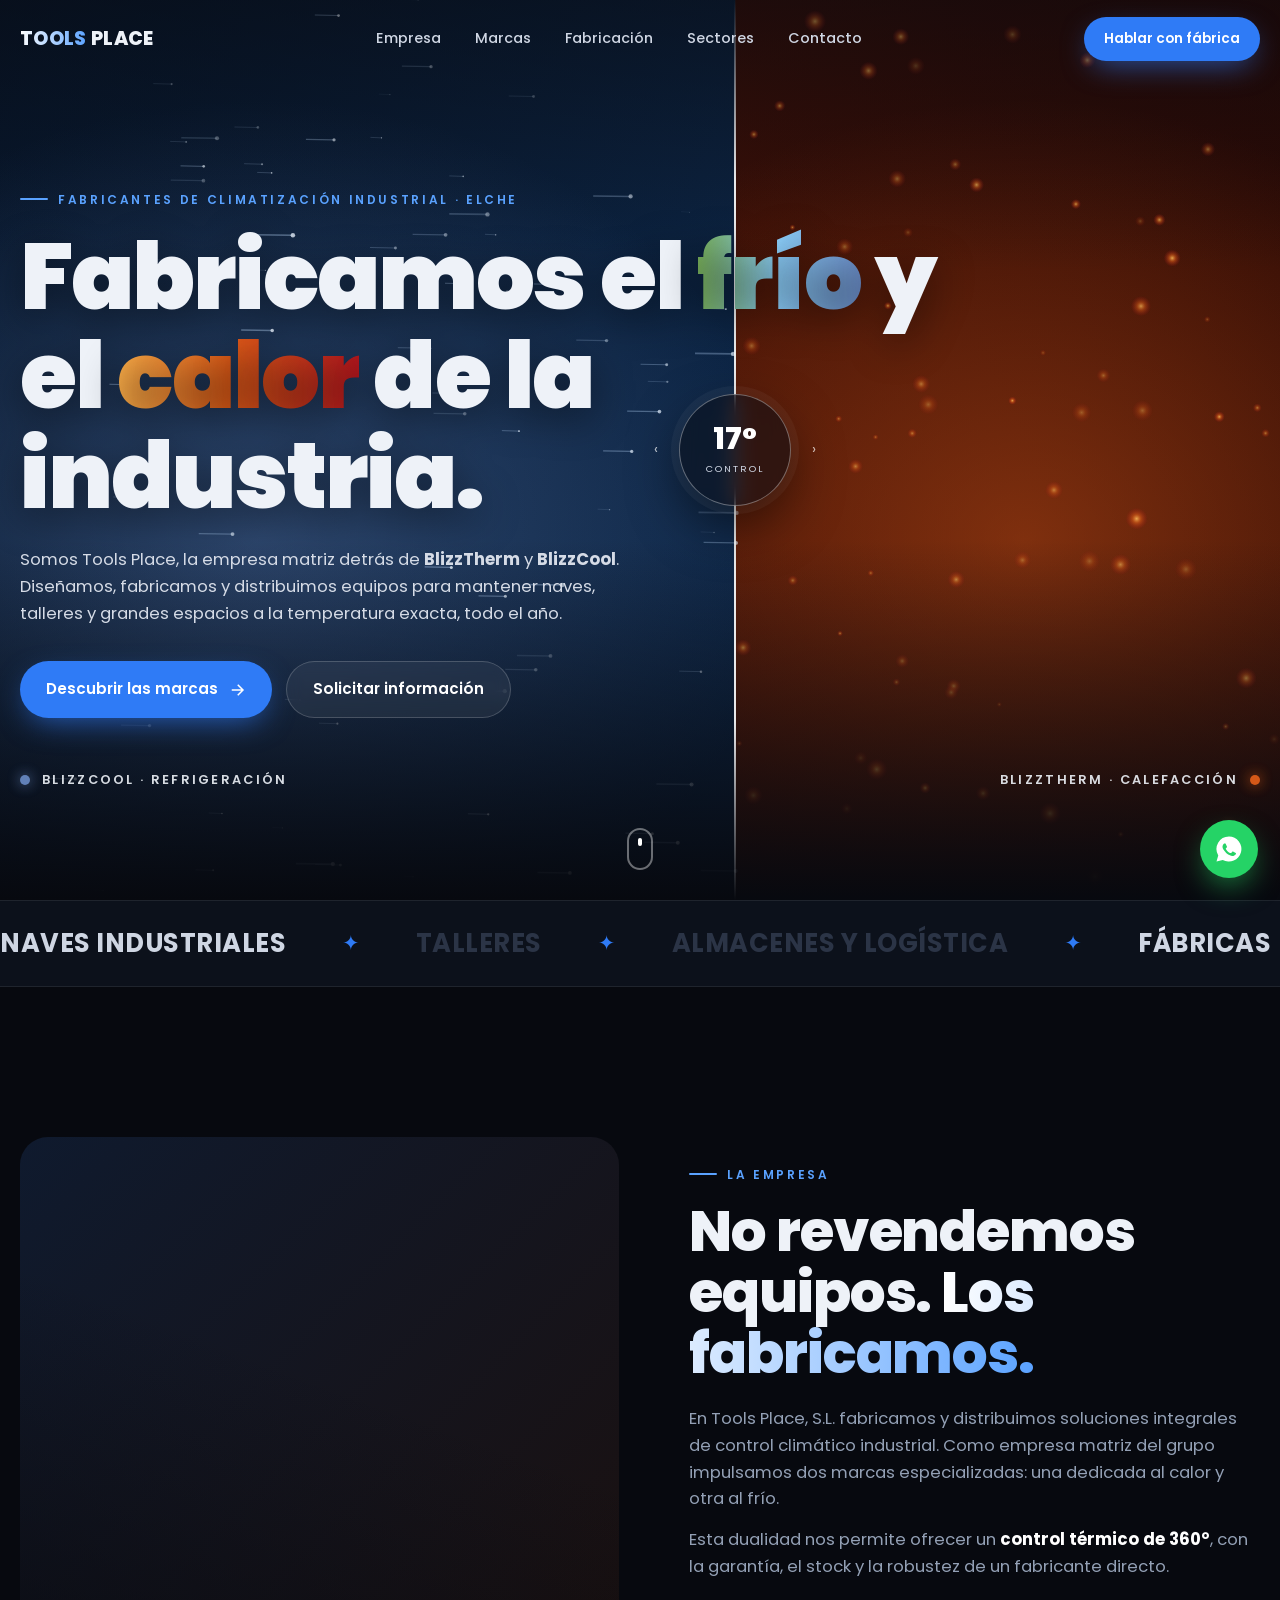
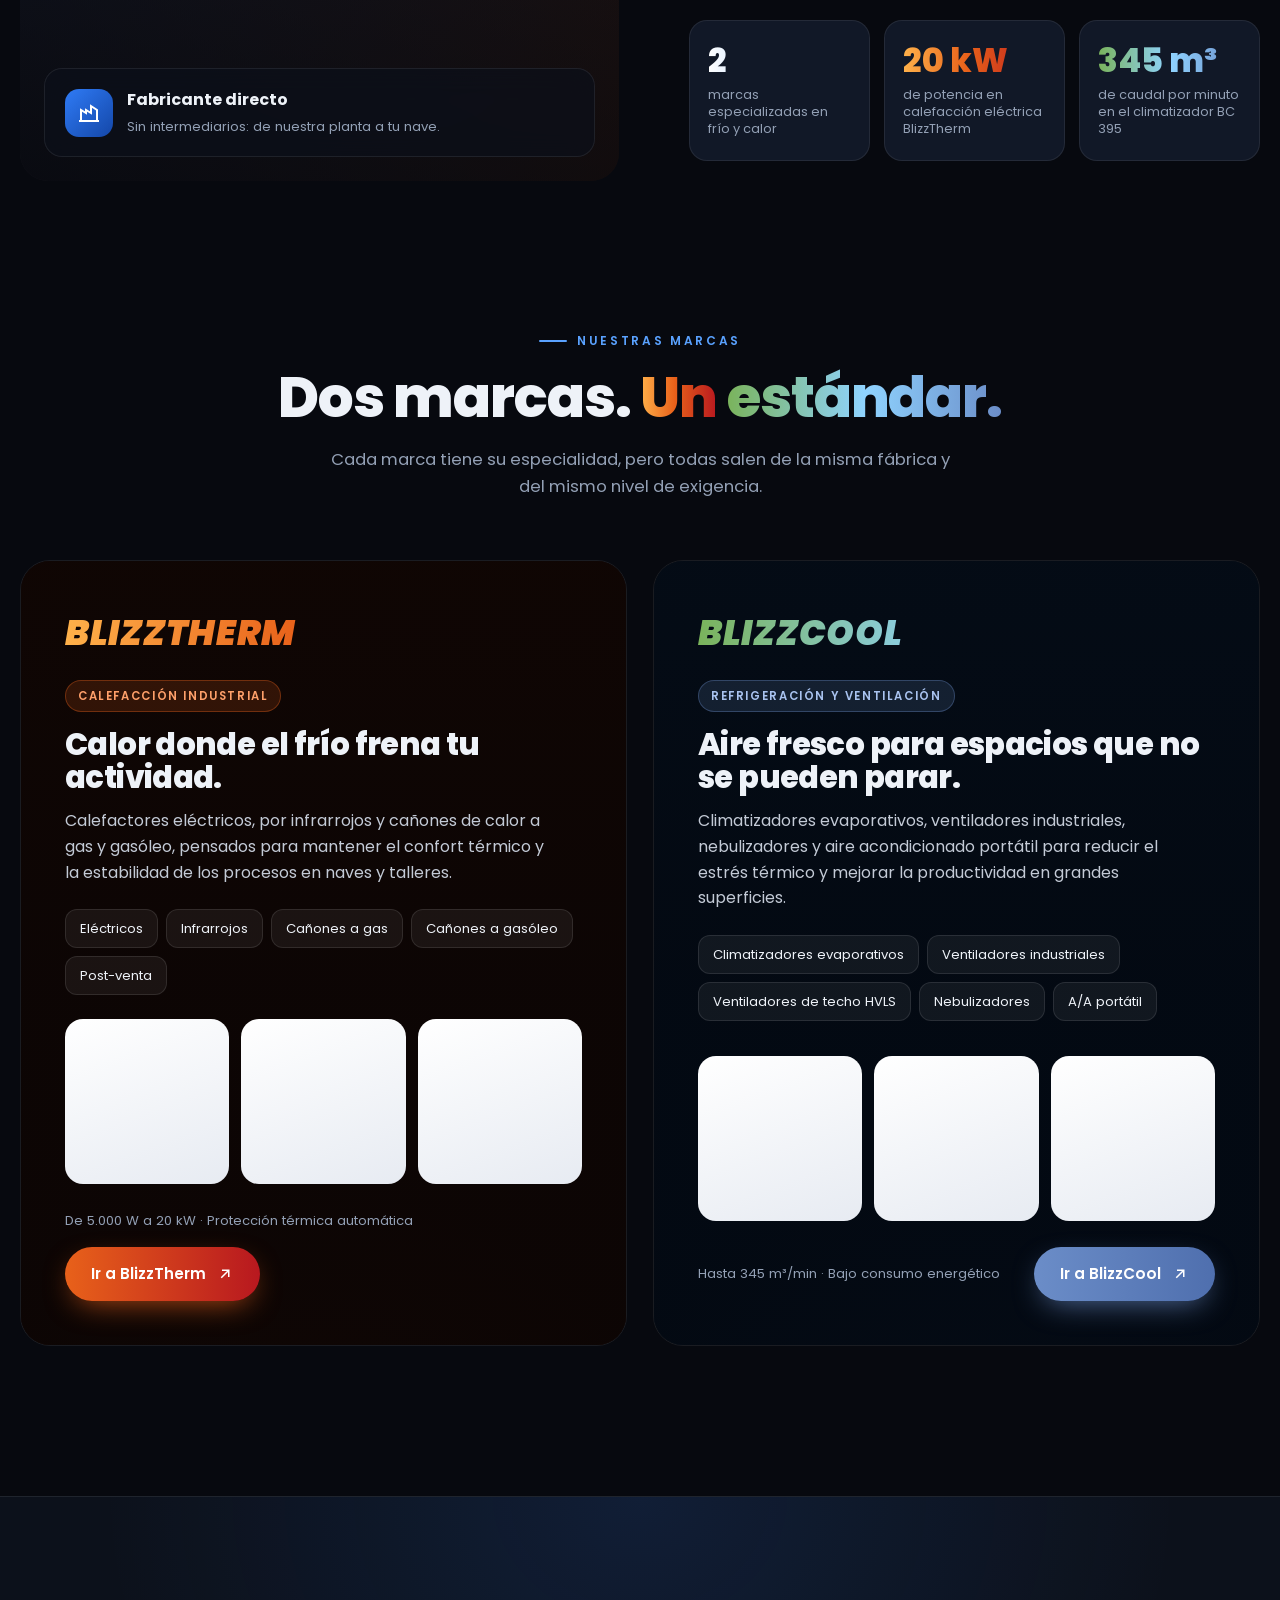
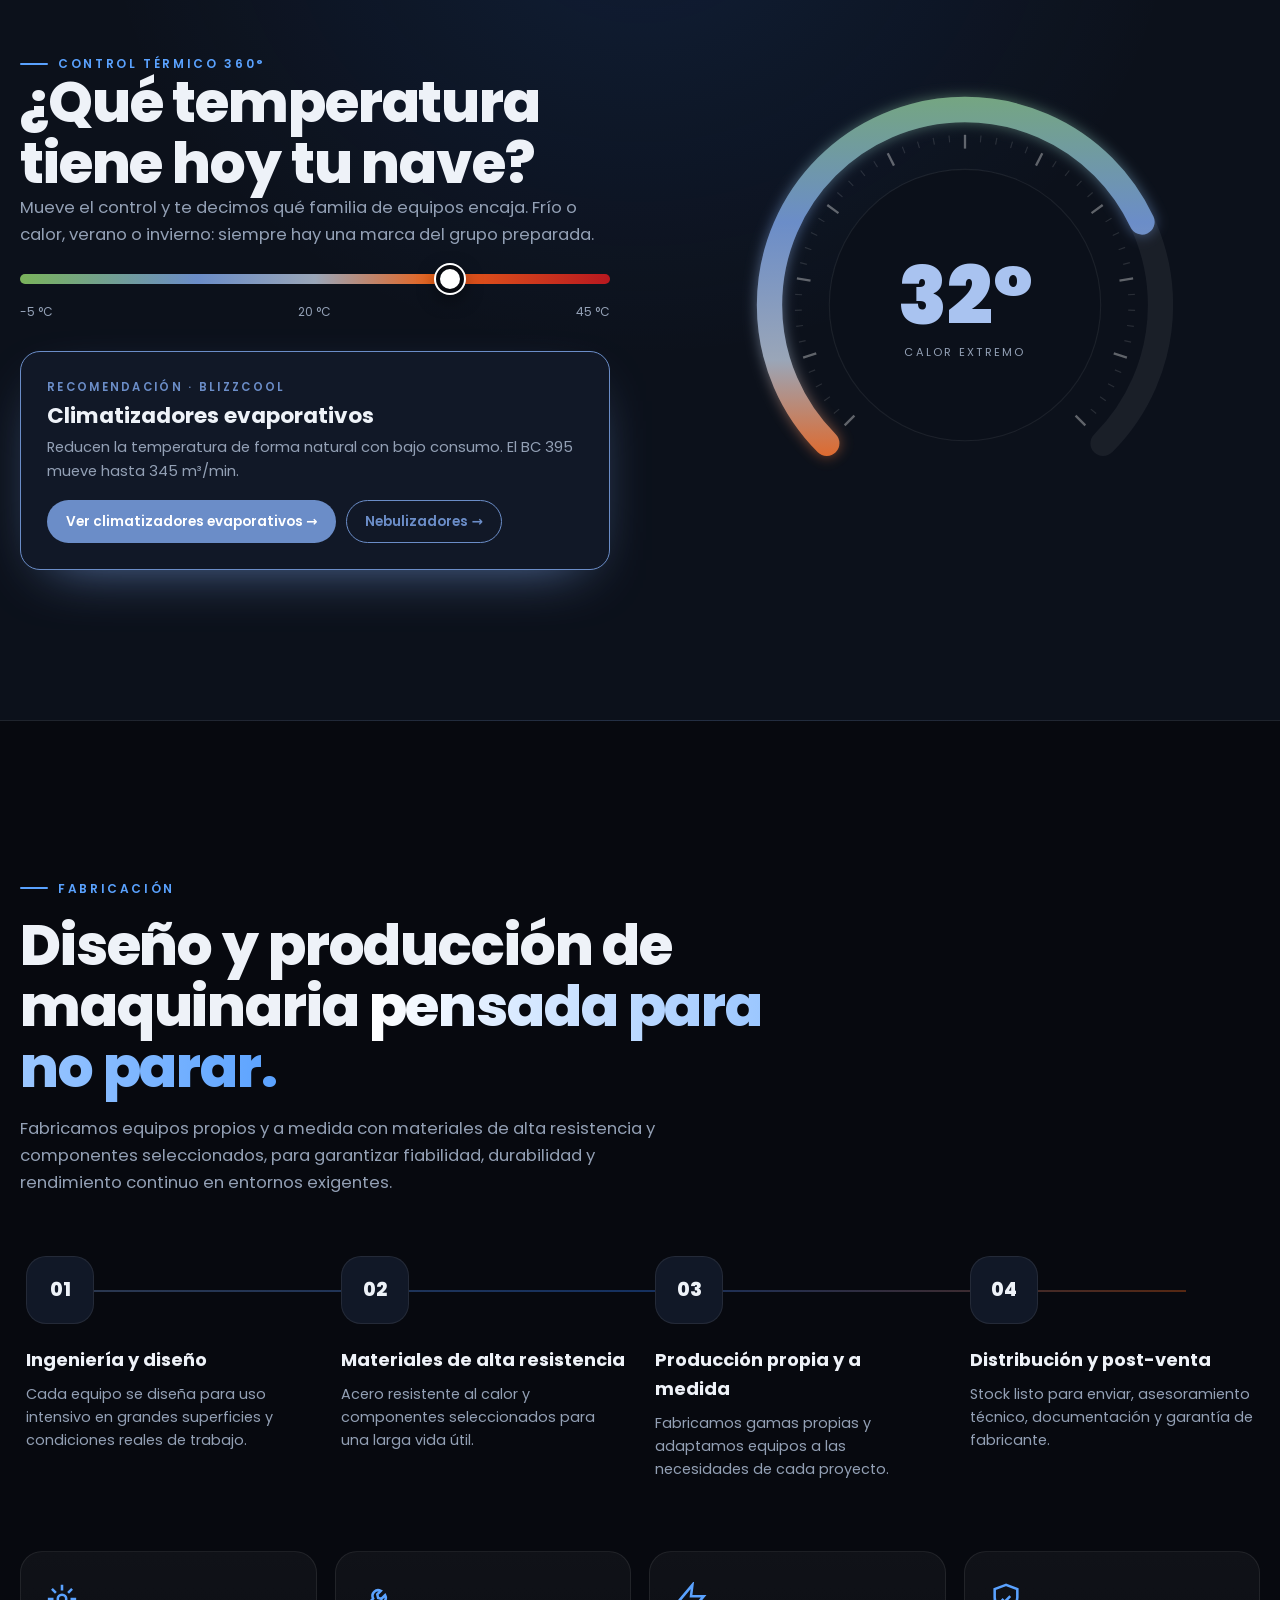
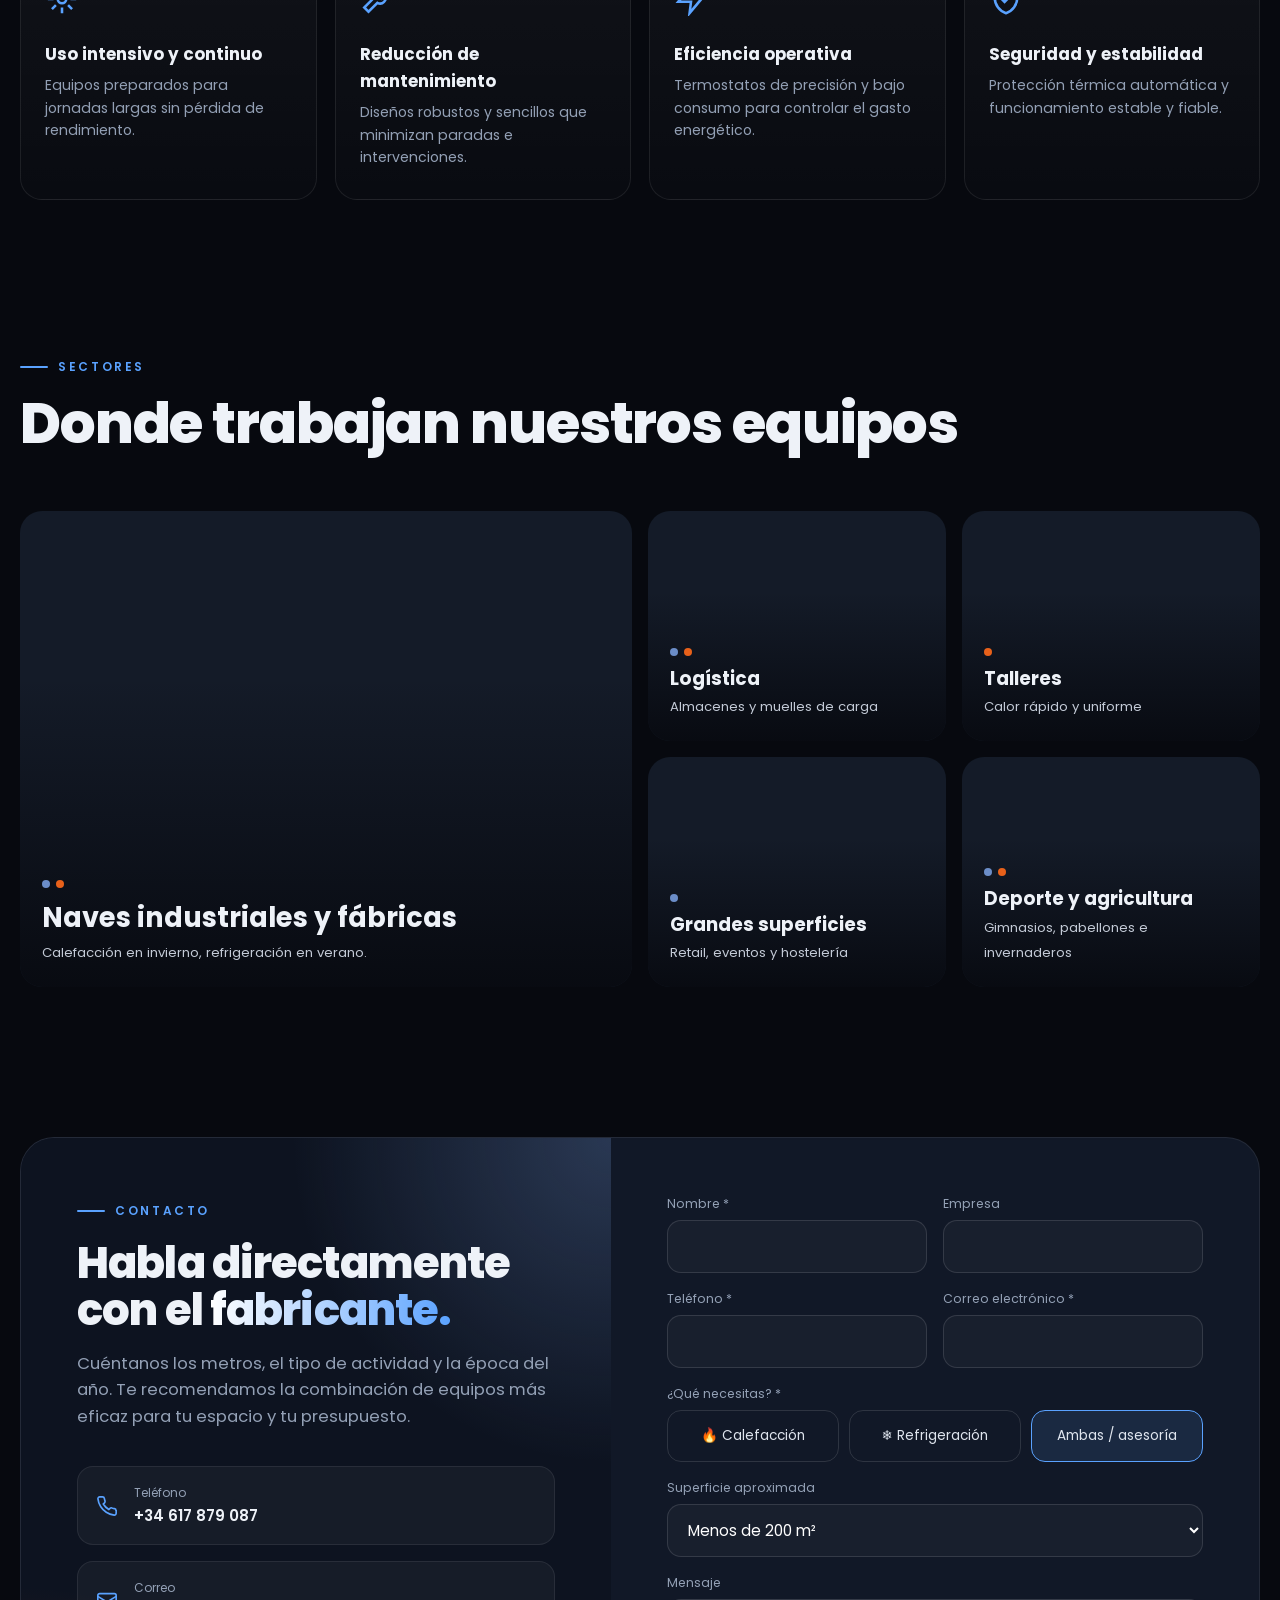
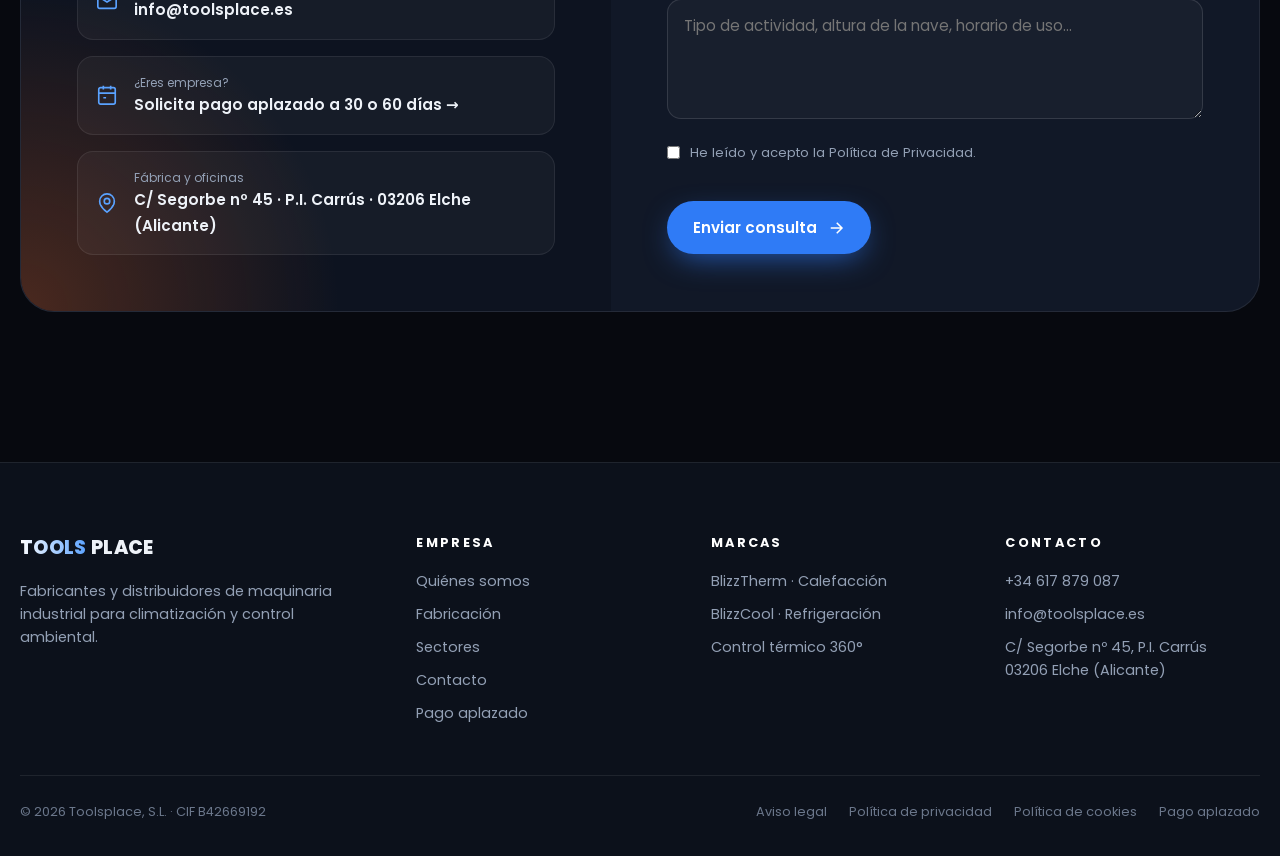
==== index.html @ 142a8d89 "tururu" ====
<!DOCTYPE html>
<html lang="es">
<head>
<meta charset="UTF-8">
<meta name="viewport" content="width=device-width, initial-scale=1">
<title>Tools Place | Fabricantes de climatización industrial · BlizzTherm y BlizzCool</title>
<meta name="description" content="Tools Place, S.L. es el fabricante detrás de BlizzTherm (calefacción industrial) y BlizzCool (refrigeración y ventilación industrial). Control térmico 360° para naves, talleres y grandes espacios.">
<link rel="preconnect" href="https://fonts.googleapis.com">
<link rel="preconnect" href="https://fonts.gstatic.com" crossorigin>
<link href="https://fonts.googleapis.com/css2?family=Poppins:wght@300;400;500;600;700;800;900&display=swap" rel="stylesheet">
<style>
:root{
  --bg:#07090F;
  --bg-2:#0C111B;
  --panel:#111827;
  --line:rgba(255,255,255,.08);
  --text:#EEF2F8;
  --muted:#93A0B5;
  --tp:#2F7BF6;          /* azul Tools Place */
  --tp-2:#5AA2FF;
  --heat:#E8611A;        /* BlizzTherm */
  --heat-2:#B8181F;
  --cool:#6B8DC8;        /* BlizzCool */
  --cool-2:#7AB35B;
  --radius:22px;
  --ease:cubic-bezier(.22,1,.36,1);
}
*{box-sizing:border-box;margin:0;padding:0}
html{scroll-behavior:smooth}
body{font-family:'Poppins',system-ui,sans-serif;background:var(--bg);color:var(--text);overflow-x:hidden;-webkit-font-smoothing:antialiased;line-height:1.6}
img{max-width:100%;display:block}
a{color:inherit;text-decoration:none}
.wrap{width:min(1240px,100% - 40px);margin-inline:auto}
.eyebrow{display:inline-flex;align-items:center;gap:10px;font-size:.75rem;font-weight:600;letter-spacing:.22em;text-transform:uppercase;color:var(--tp-2)}
.eyebrow::before{content:"";width:28px;height:2px;background:currentColor;border-radius:2px}
h1,h2,h3{line-height:1.08;letter-spacing:-.02em}
h2{font-size:clamp(2rem,4.4vw,3.6rem);font-weight:800}
.lead{color:var(--muted);font-size:clamp(1rem,1.3vw,1.12rem);max-width:640px}
.t-heat{background:linear-gradient(90deg,#FFB14A,var(--heat) 45%,var(--heat-2));-webkit-background-clip:text;background-clip:text;color:transparent}
.t-cool{background:linear-gradient(90deg,var(--cool-2),#8FD3FF 50%,var(--cool));-webkit-background-clip:text;background-clip:text;color:transparent}
.t-tp{background:linear-gradient(90deg,#fff,var(--tp-2));-webkit-background-clip:text;background-clip:text;color:transparent}

.btn{display:inline-flex;align-items:center;gap:10px;padding:15px 26px;border-radius:999px;font-weight:600;font-size:.95rem;transition:transform .3s var(--ease),box-shadow .3s,background .3s;cursor:pointer;border:0;font-family:inherit}
.btn svg{width:18px;height:18px;transition:transform .3s var(--ease)}
.btn:hover svg{transform:translateX(4px)}
.btn-primary{background:var(--tp);color:#fff;box-shadow:0 10px 30px -8px rgba(47,123,246,.7)}
.btn-primary:hover{transform:translateY(-2px);box-shadow:0 16px 40px -8px rgba(47,123,246,.9)}
.btn-ghost{background:rgba(255,255,255,.06);color:#fff;border:1px solid rgba(255,255,255,.18);backdrop-filter:blur(8px)}
.btn-ghost:hover{background:rgba(255,255,255,.12)}

/* ---------- HEADER ---------- */
header{position:fixed;inset:0 0 auto 0;z-index:50;transition:background .4s,backdrop-filter .4s,border-color .4s;border-bottom:1px solid transparent}
header.scrolled{background:rgba(7,9,15,.78);backdrop-filter:blur(16px);border-color:var(--line)}
.nav{display:flex;align-items:center;justify-content:space-between;height:78px}
.logo{display:flex;align-items:center;gap:10px;font-weight:800;letter-spacing:.02em}
.logo img{height:40px;width:auto}
.logo .fallback{display:none;font-size:1.2rem}
.nav ul{display:flex;gap:34px;list-style:none;font-size:.9rem;font-weight:500}
.nav ul a{position:relative;color:#cfd6e3;transition:color .3s}
.nav ul a::after{content:"";position:absolute;left:0;bottom:-6px;height:2px;width:0;background:linear-gradient(90deg,var(--heat),var(--cool));transition:width .35s var(--ease)}
.nav ul a:hover{color:#fff}.nav ul a:hover::after{width:100%}
.nav .btn{padding:11px 20px;font-size:.85rem}
.burger{display:none;background:none;border:0;width:42px;height:42px;cursor:pointer}
.burger span{display:block;width:24px;height:2px;background:#fff;margin:5px auto;transition:.3s}

/* ---------- HERO (split frío / calor) ---------- */
.hero{position:relative;height:100vh;min-height:720px;overflow:hidden;--split:50%;cursor:ew-resize;user-select:none}
.hero .side{position:absolute;inset:0;background-size:cover;background-position:center}
.hero .cool{background-image:linear-gradient(115deg,rgba(6,20,40,.82),rgba(20,60,110,.55)),url("https://blizzcool.es/wp-content/uploads/2026/01/General-4.webp");background-color:#0E2440}
.hero .heat{background-image:linear-gradient(245deg,rgba(40,8,4,.8),rgba(120,30,10,.5)),url("https://blizztherm.es/wp-content/uploads/2026/08/Banner-1.webp");background-color:#3A1208;clip-path:inset(0 0 0 var(--split))}
.hero .cool::after,.hero .heat::after{content:"";position:absolute;inset:0}
.hero .cool::after{background:radial-gradient(60% 70% at 20% 60%,rgba(107,141,200,.35),transparent 70%)}
.hero .heat::after{background:radial-gradient(60% 70% at 80% 60%,rgba(232,97,26,.4),transparent 70%)}
#fx{position:absolute;inset:0;z-index:2;pointer-events:none}
.hero .shade{position:absolute;inset:0;z-index:3;background:linear-gradient(180deg,rgba(7,9,15,.55) 0%,transparent 30%,transparent 60%,var(--bg) 100%);pointer-events:none}
.divider{position:absolute;top:0;bottom:0;left:var(--split);z-index:4;width:2px;transform:translateX(-1px);background:linear-gradient(180deg,transparent,rgba(255,255,255,.9) 20%,rgba(255,255,255,.9) 80%,transparent);pointer-events:none}
.knob{position:absolute;top:50%;left:50%;transform:translate(-50%,-50%);width:112px;height:112px;border-radius:50%;background:rgba(10,14,22,.55);backdrop-filter:blur(10px);border:1px solid rgba(255,255,255,.35);display:grid;place-items:center;text-align:center;box-shadow:0 0 0 8px rgba(255,255,255,.04),0 20px 50px rgba(0,0,0,.5)}
.knob b{font-size:1.9rem;font-weight:800;line-height:1;font-variant-numeric:tabular-nums}
.knob small{display:block;font-size:.6rem;letter-spacing:.2em;color:#cfd6e3;margin-top:4px}
.knob .arrows{position:absolute;inset:-26px;display:flex;justify-content:space-between;align-items:center;font-size:.9rem;color:rgba(255,255,255,.7)}
.hero-content{position:absolute;z-index:5;inset:0;display:flex;flex-direction:column;justify-content:center;pointer-events:none}
.hero-content .wrap>*{pointer-events:auto}
.hero h1{font-size:clamp(2.6rem,7.2vw,6.4rem);font-weight:900;max-width:1000px;margin:18px 0 22px;text-shadow:0 10px 40px rgba(0,0,0,.45)}
.hero p.lead{color:#d5dbe6;max-width:600px}
.hero-cta{display:flex;gap:14px;flex-wrap:wrap;margin-top:34px}
.hero-labels{position:absolute;z-index:5;bottom:110px;left:0;right:0;pointer-events:none}
.hero-labels .wrap{display:flex;justify-content:space-between}
.hlabel{display:flex;align-items:center;gap:12px;font-size:.8rem;letter-spacing:.18em;text-transform:uppercase;font-weight:600;opacity:.9}
.hlabel i{width:10px;height:10px;border-radius:50%}
.hlabel.c i{background:var(--cool);box-shadow:0 0 14px var(--cool)}
.hlabel.h i{background:var(--heat);box-shadow:0 0 14px var(--heat)}
.scroll-hint{position:absolute;z-index:5;left:50%;bottom:30px;transform:translateX(-50%);width:26px;height:42px;border:2px solid rgba(255,255,255,.4);border-radius:14px}
.scroll-hint::after{content:"";position:absolute;left:50%;top:8px;width:4px;height:8px;margin-left:-2px;border-radius:2px;background:#fff;animation:sh 1.8s infinite}
@keyframes sh{0%{opacity:0;transform:translateY(0)}40%{opacity:1}100%{opacity:0;transform:translateY(14px)}}

/* ---------- MARQUEE ---------- */
.marquee{border-block:1px solid var(--line);background:var(--bg-2);overflow:hidden;padding:22px 0}
.marquee .track{display:flex;gap:56px;width:max-content;animation:mq 38s linear infinite}
.marquee span{display:flex;align-items:center;gap:56px;font-size:clamp(1.1rem,2vw,1.6rem);font-weight:700;color:#2b3446;white-space:nowrap;text-transform:uppercase;letter-spacing:.02em}
.marquee span::after{content:"✦";color:var(--tp);font-size:.8em}
.marquee span:nth-child(3n+1){color:#cfd6e3}
@keyframes mq{to{transform:translateX(-50%)}}

section{position:relative}
.sec{padding:clamp(90px,12vw,150px) 0}

/* ---------- FABRICANTES ---------- */
.maker{display:grid;grid-template-columns:1.05fr 1fr;gap:70px;align-items:center}
.maker-visual{position:relative;aspect-ratio:4/4.3;border-radius:28px;overflow:hidden;background:linear-gradient(135deg,#0f1a2e,#1b0f0c)}
.maker-visual img{width:100%;height:100%;object-fit:cover;transform:scale(1.08);transition:transform 1.4s var(--ease)}
.maker-visual.in img{transform:scale(1)}
.maker-visual::after{content:"";position:absolute;inset:0;background:linear-gradient(200deg,transparent 40%,rgba(7,9,15,.85))}
.badge-float{position:absolute;z-index:2;left:24px;bottom:24px;right:24px;display:flex;gap:14px;align-items:center;padding:18px 20px;border-radius:18px;background:rgba(12,17,27,.7);backdrop-filter:blur(14px);border:1px solid var(--line)}
.badge-float .ico{flex:none;width:48px;height:48px;border-radius:14px;display:grid;place-items:center;background:linear-gradient(135deg,var(--tp),#1447a8)}
.badge-float strong{display:block;font-size:1rem}
.badge-float small{color:var(--muted);font-size:.82rem}
.maker h2{margin:18px 0 22px}
.maker .lead+.lead{margin-top:14px}
.stats{display:grid;grid-template-columns:repeat(3,1fr);gap:14px;margin-top:40px}
.stat{padding:22px 18px;border-radius:18px;background:var(--panel);border:1px solid var(--line)}
.stat b{display:block;font-size:clamp(1.6rem,2.6vw,2.2rem);font-weight:800;line-height:1.1}
.stat small{color:var(--muted);font-size:.8rem;line-height:1.35;display:block;margin-top:6px}

/* ---------- MARCAS ---------- */
.brands-head{text-align:center;display:flex;flex-direction:column;align-items:center;gap:18px;margin-bottom:60px}
.brands{display:grid;grid-template-columns:1fr 1fr;gap:26px}
.brand{position:relative;border-radius:30px;overflow:hidden;min-height:660px;padding:44px;display:flex;flex-direction:column;border:1px solid var(--line);isolation:isolate;transform-style:preserve-3d;transition:transform .5s var(--ease),box-shadow .5s}
.brand .bg{position:absolute;inset:0;z-index:-2;background-size:cover;background-position:center;filter:grayscale(.35) brightness(.7);transform:scale(1.05);transition:transform 1.2s var(--ease)}
.brand:hover .bg{transform:scale(1.12)}
.brand::before{content:"";position:absolute;inset:0;z-index:-1}
.brand.therm .bg{background-image:url("https://blizztherm.es/wp-content/uploads/2026/08/Calefactores-por-infrarrojos.webp");background-color:#2A0E08}
.brand.therm::before{background:linear-gradient(180deg,rgba(14,5,3,.86),rgba(12,5,4,.97) 55%),radial-gradient(80% 50% at 50% 115%,rgba(232,97,26,.45),transparent 70%)}
.brand.cool .bg{background-image:url("https://blizzcool.es/wp-content/uploads/2026/01/Fundicion-2.webp");background-color:#0A1D33}
.brand.cool::before{background:linear-gradient(180deg,rgba(3,10,20,.86),rgba(3,9,18,.97) 55%),radial-gradient(80% 50% at 50% 115%,rgba(107,141,200,.45),transparent 70%)}
.brand.therm:hover{box-shadow:0 30px 90px -30px rgba(232,97,26,.65)}
.brand.cool:hover{box-shadow:0 30px 90px -30px rgba(107,141,200,.7)}
.brand .glow{position:absolute;z-index:-1;width:420px;height:420px;border-radius:50%;filter:blur(60px);opacity:0;transition:opacity .4s;pointer-events:none;transform:translate(-50%,-50%)}
.brand.therm .glow{background:rgba(232,97,26,.35)}
.brand.cool .glow{background:rgba(122,179,91,.28)}
.brand:hover .glow{opacity:1}
.brand-logo{align-self:flex-start;width:auto;height:auto;max-height:30px;max-width:190px;object-fit:contain;margin-bottom:6px}
.brand-logo-fb{display:none;font-size:2.2rem;font-weight:900;font-style:italic;letter-spacing:.02em}
.tag{display:inline-block;align-self:flex-start;padding:6px 12px;border-radius:999px;font-size:.72rem;font-weight:600;letter-spacing:.14em;text-transform:uppercase;margin:18px 0 16px}
.therm .tag{background:rgba(232,97,26,.16);color:#FFA06A;border:1px solid rgba(232,97,26,.35)}
.cool .tag{background:rgba(107,141,200,.16);color:#A9C3F0;border:1px solid rgba(107,141,200,.35)}
.brand h3{font-size:clamp(1.6rem,2.4vw,2.2rem);font-weight:800;margin-bottom:14px}
.brand p{color:#c3cad6;max-width:480px}
.lines{display:flex;flex-wrap:wrap;gap:8px;margin:24px 0}
.lines li{list-style:none}.lines a{display:block;padding:8px 14px;transition:background .3s,border-color .3s;border-radius:12px;background:rgba(255,255,255,.06);border:1px solid rgba(255,255,255,.1);font-size:.82rem}
.therm .lines a:hover{background:rgba(232,97,26,.2);border-color:rgba(232,97,26,.5)}.cool .lines a:hover{background:rgba(107,141,200,.2);border-color:rgba(107,141,200,.5)}
.products{margin-top:auto;display:grid;grid-template-columns:repeat(3,1fr);gap:12px}
.pcard{aspect-ratio:1;border-radius:18px;background:linear-gradient(160deg,#fff,#e7ebf2);display:grid;place-items:center;padding:10px;transition:transform .45s var(--ease)}
.pcard img{max-height:100%;object-fit:contain;mix-blend-mode:multiply}
.brand:hover .pcard:nth-child(1){transform:translateY(-6px)}
.brand:hover .pcard:nth-child(2){transform:translateY(-12px)}
.brand:hover .pcard:nth-child(3){transform:translateY(-6px)}
.brand-foot{display:flex;justify-content:space-between;align-items:center;margin-top:26px;gap:16px;flex-wrap:wrap}
.brand-foot small{color:var(--muted);font-size:.82rem}
.therm .btn{background:linear-gradient(90deg,var(--heat),var(--heat-2));color:#fff;box-shadow:0 10px 30px -10px rgba(232,97,26,.8)}
.cool .btn{background:linear-gradient(90deg,var(--cool),#4f6fae);color:#fff;box-shadow:0 10px 30px -10px rgba(107,141,200,.8)}
.brand .btn:hover{transform:translateY(-2px)}

/* ---------- 360 ---------- */
.dial-sec{background:radial-gradient(60% 80% at 50% 0%,rgba(47,123,246,.12),transparent 70%),var(--bg-2);border-block:1px solid var(--line);overflow:hidden}
.dial-grid{display:grid;grid-template-columns:1fr 1fr;gap:60px;align-items:center}
.dial-wrap{position:relative;display:grid;place-items:center}
.dial{width:min(460px,100%);aspect-ratio:1;position:relative}
.dial svg{width:100%;height:100%;overflow:visible}
.dial-center{position:absolute;inset:0;display:grid;place-items:center;text-align:center}
.dial-center b{font-size:clamp(3rem,7vw,5rem);font-weight:900;line-height:1;font-variant-numeric:tabular-nums;transition:color .3s}
.dial-center small{display:block;color:var(--muted);letter-spacing:.2em;text-transform:uppercase;font-size:.7rem;margin-top:8px}
.range{width:100%;margin-top:26px;-webkit-appearance:none;appearance:none;height:10px;border-radius:10px;background:linear-gradient(90deg,var(--cool-2),var(--cool) 30%,#9aa6b8 50%,var(--heat) 70%,var(--heat-2));outline:none}
.range::-webkit-slider-thumb{-webkit-appearance:none;width:28px;height:28px;border-radius:50%;background:#fff;border:4px solid var(--bg);box-shadow:0 0 0 2px #fff,0 6px 18px rgba(0,0,0,.5);cursor:grab}
.range::-moz-range-thumb{width:22px;height:22px;border-radius:50%;background:#fff;border:4px solid var(--bg);cursor:grab}
.range-labels{display:flex;justify-content:space-between;color:var(--muted);font-size:.75rem;margin-top:10px}
.reco{margin-top:30px;padding:26px;border-radius:20px;background:var(--panel);border:1px solid var(--line);min-height:170px;transition:border-color .4s,box-shadow .4s}
.reco .who{font-size:.72rem;letter-spacing:.2em;text-transform:uppercase;font-weight:600}
.reco h4{font-size:1.35rem;margin:6px 0 8px;line-height:1.2}
.reco p{color:var(--muted);font-size:.92rem}
.reco-links{display:flex;flex-wrap:wrap;gap:10px;margin-top:16px}.reco-links a{display:inline-block;padding:10px 18px;border-radius:999px;font-weight:600;font-size:.85rem;border:1px solid transparent;transition:transform .3s var(--ease),filter .3s}.reco-links a:hover{transform:translateY(-2px);filter:brightness(1.1)}.reco-links a.sec{background:transparent}

/* ---------- FABRICACIÓN ---------- */
.process{display:grid;grid-template-columns:repeat(4,1fr);gap:18px;margin-top:60px;counter-reset:step;position:relative}
.process::before{content:"";position:absolute;top:34px;left:6%;right:6%;height:2px;background:linear-gradient(90deg,var(--cool),var(--tp),var(--heat));opacity:.35}
.step{position:relative;padding:0 6px}
.step .num{width:68px;height:68px;border-radius:20px;display:grid;place-items:center;background:var(--panel);border:1px solid var(--line);font-weight:800;font-size:1.2rem;margin-bottom:22px;position:relative;z-index:1;transition:transform .4s var(--ease),background .4s}
.step:hover .num{transform:translateY(-6px) rotate(-6deg);background:var(--tp)}
.step h4{font-size:1.12rem;margin-bottom:8px}
.step p{color:var(--muted);font-size:.9rem}
.values{display:grid;grid-template-columns:repeat(4,1fr);gap:18px;margin-top:70px}
.value{padding:30px 24px;border-radius:22px;background:linear-gradient(180deg,rgba(255,255,255,.04),rgba(255,255,255,.01));border:1px solid var(--line);transition:transform .4s var(--ease),border-color .4s}
.value:hover{transform:translateY(-6px);border-color:rgba(90,162,255,.4)}
.value svg{width:34px;height:34px;color:var(--tp-2);margin-bottom:18px}
.value h4{font-size:1.05rem;margin-bottom:6px}
.value p{color:var(--muted);font-size:.88rem}

/* ---------- SECTORES ---------- */
.sectors{display:grid;grid-template-columns:repeat(4,1fr);grid-auto-rows:230px;gap:16px;margin-top:56px}
.sector{position:relative;border-radius:22px;overflow:hidden;background:#141b28;display:flex;align-items:flex-end;padding:22px}
.sector.big{grid-column:span 2;grid-row:span 2}
.sector .img{position:absolute;inset:0;background-size:cover;background-position:center;transition:transform 1s var(--ease)}
.sector:hover .img{transform:scale(1.08)}
.sector::after{content:"";position:absolute;inset:0;background:linear-gradient(180deg,transparent 35%,rgba(7,9,15,.9))}
.sector div{position:relative;z-index:1}
.sector h4{font-size:1.15rem}
.sector.big h4{font-size:1.7rem}
.sector small{color:#c3cad6;font-size:.82rem}
.chips{display:flex;gap:6px;margin-bottom:8px}
.chip{width:8px;height:8px;border-radius:50%}
.chip.h{background:var(--heat)}.chip.c{background:var(--cool)}

/* ---------- CONTACTO ---------- */
.contact{border-radius:34px;overflow:hidden;display:grid;grid-template-columns:1fr 1.1fr;background:var(--panel);border:1px solid var(--line)}
.contact-info{padding:56px;position:relative;background:radial-gradient(90% 70% at 0% 100%,rgba(232,97,26,.28),transparent 60%),radial-gradient(90% 70% at 100% 0%,rgba(107,141,200,.3),transparent 60%),#0d1320}
.contact-info h2{font-size:clamp(1.9rem,3.4vw,2.8rem);margin:18px 0 18px}
.cinfo{margin-top:36px;display:grid;gap:16px}
.cinfo a,.cinfo div{display:flex;gap:16px;align-items:center;padding:16px 18px;border-radius:16px;background:rgba(255,255,255,.04);border:1px solid var(--line);transition:background .3s}
.cinfo a:hover{background:rgba(255,255,255,.09)}
.cinfo svg{width:22px;height:22px;flex:none;color:var(--tp-2)}
.cinfo small{display:block;color:var(--muted);font-size:.75rem}
.cinfo strong{font-weight:600;font-size:.95rem}
form{padding:56px;display:grid;grid-template-columns:1fr 1fr;gap:16px;align-content:start}
form .full{grid-column:1/-1}
label{font-size:.78rem;color:var(--muted);display:block;margin-bottom:6px}
input:not([type=range]),select,textarea{width:100%;padding:14px 16px;border-radius:14px;border:1px solid rgba(255,255,255,.12);background:rgba(255,255,255,.03);color:#fff;font-family:inherit;font-size:.95rem;transition:border-color .3s,background .3s}
input:not([type=range]):focus,select:focus,textarea:focus{outline:none;border-color:var(--tp-2);background:rgba(90,162,255,.06)}
select option{background:var(--panel)}
textarea{min-height:120px;resize:vertical}
.choice{display:grid;grid-template-columns:repeat(3,1fr);gap:10px}
.choice input{display:none}
.choice label{margin:0;padding:14px 10px;border-radius:14px;border:1px solid rgba(255,255,255,.12);text-align:center;color:#dfe5ee;font-size:.85rem;cursor:pointer;transition:.3s}
.choice input:checked+label.h{border-color:var(--heat);background:rgba(232,97,26,.15)}
.choice input:checked+label.c{border-color:var(--cool);background:rgba(107,141,200,.15)}
.choice input:checked+label.b{border-color:var(--tp-2);background:rgba(90,162,255,.12)}
.check{display:flex;gap:10px;align-items:flex-start;font-size:.82rem;color:var(--muted)}
.check input{width:auto;margin-top:4px}

/* ---------- FOOTER ---------- */
footer{border-top:1px solid var(--line);padding:70px 0 34px;margin-top:clamp(90px,12vw,150px);background:var(--bg-2)}
.fgrid{display:grid;grid-template-columns:1.4fr 1fr 1fr 1fr;gap:40px}
footer h5{font-size:.8rem;letter-spacing:.18em;text-transform:uppercase;color:#fff;margin-bottom:16px}
footer ul{list-style:none;display:grid;gap:10px;font-size:.9rem;color:var(--muted)}
footer ul a:hover{color:#fff}
footer p{color:var(--muted);font-size:.9rem;margin-top:16px;max-width:340px}
.fbrands{display:flex;gap:18px;align-items:center;margin-top:22px}
.fbrands img{width:auto;height:auto;max-height:20px;max-width:120px;object-fit:contain;opacity:.85}
.legal{display:flex;justify-content:space-between;gap:20px;flex-wrap:wrap;border-top:1px solid var(--line);margin-top:50px;padding-top:26px;font-size:.8rem;color:#6b778b}
.legal div{display:flex;gap:22px;flex-wrap:wrap}

.wa{position:fixed;right:22px;bottom:22px;z-index:60;width:58px;height:58px;border-radius:50%;background:#25D366;display:grid;place-items:center;box-shadow:0 12px 30px -6px rgba(37,211,102,.6);transition:transform .3s var(--ease)}
.wa:hover{transform:scale(1.08)}
.wa svg{width:30px;height:30px;fill:#fff}

/* reveal */
.rv{opacity:0;transform:translateY(40px);transition:opacity 1s var(--ease),transform 1s var(--ease)}
.rv.in{opacity:1;transform:none}
.rv.d1{transition-delay:.1s}.rv.d2{transition-delay:.2s}.rv.d3{transition-delay:.3s}

/* ---------- RESPONSIVE ---------- */
@media (max-width:1024px){
  .maker,.dial-grid,.contact{grid-template-columns:1fr}
  .brands{grid-template-columns:1fr}
  .process,.values{grid-template-columns:1fr 1fr}
  .process::before{display:none}
  .sectors{grid-template-columns:1fr 1fr}
  .fgrid{grid-template-columns:1fr 1fr}
}
@media (max-width:860px){
  .nav ul,.nav .btn{display:none}
  .burger{display:block}
  .nav.open ul{display:flex;flex-direction:column;position:absolute;top:78px;left:0;right:0;padding:26px 20px;gap:22px;background:rgba(7,9,15,.97);border-bottom:1px solid var(--line);font-size:1.05rem}
}
@media (max-width:640px){
  .wrap{width:calc(100% - 32px)}
  .hero{min-height:680px}
  .knob{width:88px;height:88px}.knob b{font-size:1.4rem}
  .hero-labels{bottom:90px}
  .brand{padding:28px;min-height:auto}
  .stats{grid-template-columns:1fr 1fr}
  .process,.values,.sectors{grid-template-columns:1fr}
  .sector.big{grid-column:auto;grid-row:span 1}
  form,.contact-info{padding:30px 22px}
  form{grid-template-columns:1fr}
  .choice{grid-template-columns:1fr}
  .fgrid{grid-template-columns:1fr}
}
@media (prefers-reduced-motion:reduce){
  *,*::before,*::after{animation:none!important;transition:none!important}
  .rv{opacity:1;transform:none}
}

.fstatus{font-size:.88rem;border-radius:14px}
.fstatus.ok,.fstatus.err{padding:14px 16px}
.fstatus.ok{background:rgba(122,179,91,.14);border:1px solid rgba(122,179,91,.45);color:#cfe9bf}
.fstatus.err{background:rgba(184,24,31,.14);border:1px solid rgba(184,24,31,.5);color:#ffc9c9}
.hp{position:absolute!important;left:-9999px!important;width:1px;height:1px;opacity:0}
button[disabled]{opacity:.7;cursor:wait}
</style>
</head>
<body>

<!-- ============ HEADER ============ -->
<header id="top">
  <div class="wrap nav" id="nav">
    <a href="#top" class="logo" aria-label="Tools Place">
      <img src="https://toolsplace.es/wp-content/uploads/2026/01/Logo-Web-2-e1770219357109.webp" alt="Tools Place" onerror="this.style.display='none';this.nextElementSibling.style.display='block'">
      <span class="fallback"><span class="t-tp">TOOLS</span> PLACE</span>
    </a>
    <ul>
      <li><a href="#fabricantes">Empresa</a></li>
      <li><a href="#marcas">Marcas</a></li>
      <li><a href="#fabricacion">Fabricación</a></li>
      <li><a href="#sectores">Sectores</a></li>
      <li><a href="#contacto">Contacto</a></li>
    </ul>
    <a href="#contacto" class="btn btn-primary">Hablar con fábrica</a>
    <button class="burger" aria-label="Menú" onclick="document.getElementById('nav').classList.toggle('open')"><span></span><span></span><span></span></button>
  </div>
</header>

<!-- ============ HERO ============ -->
<section class="hero" id="hero" aria-label="Frío y calor industrial">
  <div class="side cool"></div>
  <div class="side heat"></div>
  <canvas id="fx"></canvas>
  <div class="shade"></div>
  <div class="divider"><div class="knob"><div class="arrows"><span>‹</span><span>›</span></div><div><b id="temp">21°</b><small>CONTROL</small></div></div></div>

  <div class="hero-content">
    <div class="wrap">
      <span class="eyebrow rv">Fabricantes de climatización industrial · Elche</span>
      <h1 class="rv d1">Fabricamos el <span class="t-cool">frío</span> y el <span class="t-heat">calor</span> de la industria.</h1>
      <p class="lead rv d2">Somos Tools Place, la empresa matriz detrás de <strong>BlizzTherm</strong> y <strong>BlizzCool</strong>. Diseñamos, fabricamos y distribuimos equipos para mantener naves, talleres y grandes espacios a la temperatura exacta, todo el año.</p>
      <div class="hero-cta rv d3">
        <a href="#marcas" class="btn btn-primary">Descubrir las marcas <svg viewBox="0 0 24 24" fill="none" stroke="currentColor" stroke-width="2"><path d="M5 12h14M13 5l7 7-7 7"/></svg></a>
        <a href="#contacto" class="btn btn-ghost">Solicitar información</a>
      </div>
    </div>
  </div>
  <div class="hero-labels"><div class="wrap"><span class="hlabel c"><i></i>BlizzCool · Refrigeración</span><span class="hlabel h">BlizzTherm · Calefacción<i></i></span></div></div>
  <div class="scroll-hint" aria-hidden="true"></div>
</section>

<!-- ============ MARQUEE ============ -->
<div class="marquee" aria-hidden="true">
  <div class="track" id="mq">
    <span>Naves industriales</span><span>Talleres</span><span>Almacenes y logística</span><span>Fábricas</span><span>Gimnasios</span><span>Pabellones deportivos</span><span>Agricultura</span><span>Eventos</span><span>Hostelería</span><span>Retail</span>
  </div>
</div>

<!-- ============ SOMOS FABRICANTES ============ -->
<section class="sec" id="fabricantes">
  <div class="wrap maker">
    <div class="maker-visual rv" id="mv">
      <img src="https://toolsplace.es/wp-content/uploads/2026/01/Section-2-scaled-1-1024x572.png" alt="Planta industrial Tools Place" loading="lazy" onerror="this.style.display='none'">
      <div class="badge-float">
        <div class="ico"><svg width="24" height="24" viewBox="0 0 24 24" fill="none" stroke="#fff" stroke-width="2"><path d="M2 20h20M4 20V9l5 3V9l5 3V5l6 4v11"/></svg></div>
        <div><strong>Fabricante directo</strong><small>Sin intermediarios: de nuestra planta a tu nave.</small></div>
      </div>
    </div>
    <div>
      <span class="eyebrow rv">La empresa</span>
      <h2 class="rv d1">No revendemos equipos. <span class="t-tp">Los fabricamos.</span></h2>
      <p class="lead rv d2">En Tools Place, S.L. fabricamos y distribuimos soluciones integrales de control climático industrial. Como empresa matriz del grupo impulsamos dos marcas especializadas: una dedicada al calor y otra al frío.</p>
      <p class="lead rv d2">Esta dualidad nos permite ofrecer un <strong style="color:#fff">control térmico de 360°</strong>, con la garantía, el stock y la robustez de un fabricante directo.</p>
      <div class="stats">
        <div class="stat rv d1"><b class="t-tp"><span data-count="2">0</span></b><small>marcas especializadas en frío y calor</small></div>
        <div class="stat rv d2"><b class="t-heat"><span data-count="20">0</span> kW</b><small>de potencia en calefacción eléctrica BlizzTherm</small></div>
        <div class="stat rv d3"><b class="t-cool"><span data-count="345">0</span> m³</b><small>de caudal por minuto en el climatizador BC 395</small></div>
      </div>
    </div>
  </div>
</section>

<!-- ============ MARCAS ============ -->
<section class="sec" id="marcas" style="padding-top:0">
  <div class="wrap">
    <div class="brands-head">
      <span class="eyebrow rv">Nuestras marcas</span>
      <h2 class="rv d1">Dos marcas. <span class="t-heat">Un</span> <span class="t-cool">estándar.</span></h2>
      <p class="lead rv d2">Cada marca tiene su especialidad, pero todas salen de la misma fábrica y del mismo nivel de exigencia.</p>
    </div>

    <div class="brands">
      <!-- BLIZZTHERM -->
      <article class="brand therm rv d1">
        <div class="bg"></div><div class="glow"></div>
        <img class="brand-logo" src="https://toolsplace.es/wp-content/uploads/2026/06/LOGO_BLIZZTHERM_BLANCO-1024x200.png" alt="BlizzTherm" onerror="this.style.display='none';this.nextElementSibling.style.display='block'">
        <span class="brand-logo-fb t-heat">BLIZZTHERM</span>
        <span class="tag">Calefacción industrial</span>
        <h3>Calor donde el frío frena tu actividad.</h3>
        <p>Calefactores eléctricos, por infrarrojos y cañones de calor a gas y gasóleo, pensados para mantener el confort térmico y la estabilidad de los procesos en naves y talleres.</p>
        <ul class="lines"><li><a href="https://blizztherm.es/calefactor-industrial-electrico/" target="_blank" rel="noopener">Eléctricos</a></li><li><a href="https://blizztherm.es/calefactor-infrarrojos-industrial/" target="_blank" rel="noopener">Infrarrojos</a></li><li><a href="https://blizztherm.es/canon-calor-industrial/gas/" target="_blank" rel="noopener">Cañones a gas</a></li><li><a href="https://blizztherm.es/canon-calor-industrial/gasoil/" target="_blank" rel="noopener">Cañones a gasóleo</a></li><li><a href="https://blizztherm.es/post-venta/" target="_blank" rel="noopener">Post-venta</a></li></ul>
        <div class="products">
          <div class="pcard"><img src="https://blizztherm.es/wp-content/uploads/2026/08/BGO5201-18-1.webp" alt="Calefactor infrarrojo BTC 18" loading="lazy" onerror="this.remove()"></div>
          <div class="pcard"><img src="https://blizztherm.es/wp-content/uploads/2026/08/IFH03-150G.webp" alt="Calefactor eléctrico BTE 150" loading="lazy" onerror="this.remove()"></div>
          <div class="pcard"><img src="https://blizztherm.es/wp-content/uploads/2026/08/BGO1402-45.webp" alt="Calefactor infrarrojos BTI 45" loading="lazy" onerror="this.remove()"></div>
        </div>
        <div class="brand-foot">
          <small>De 5.000 W a 20 kW · Protección térmica automática</small>
          <a class="btn" href="https://blizztherm.es/" target="_blank" rel="noopener">Ir a BlizzTherm <svg viewBox="0 0 24 24" fill="none" stroke="currentColor" stroke-width="2"><path d="M7 17 17 7M8 7h9v9"/></svg></a>
        </div>
      </article>

      <!-- BLIZZCOOL -->
      <article class="brand cool rv d2">
        <div class="bg"></div><div class="glow"></div>
        <img class="brand-logo" src="https://toolsplace.es/wp-content/uploads/2026/02/Recurso-1@2x-1-1024x131.webp" alt="BlizzCool" onerror="this.style.display='none';this.nextElementSibling.style.display='block'">
        <span class="brand-logo-fb t-cool">BLIZZCOOL</span>
        <span class="tag">Refrigeración y ventilación</span>
        <h3>Aire fresco para espacios que no se pueden parar.</h3>
        <p>Climatizadores evaporativos, ventiladores industriales, nebulizadores y aire acondicionado portátil para reducir el estrés térmico y mejorar la productividad en grandes superficies.</p>
        <ul class="lines"><li><a href="https://blizzcool.es/climatizador-evaporativo-industrial/" target="_blank" rel="noopener">Climatizadores evaporativos</a></li><li><a href="https://blizzcool.es/ventilador-industrial/" target="_blank" rel="noopener">Ventiladores industriales</a></li><li><a href="https://blizzcool.es/ventilador-industrial/de-techo/" target="_blank" rel="noopener">Ventiladores de techo HVLS</a></li><li><a href="https://blizzcool.es/nebulizadores/" target="_blank" rel="noopener">Nebulizadores</a></li><li><a href="https://blizzcool.es/aire-acondicionado-industrial/" target="_blank" rel="noopener">A/A portátil</a></li></ul>
        <div class="products">
          <div class="pcard"><img src="https://blizzcool.es/wp-content/uploads/2025/12/Enfriador-evaporativo-Blizzcool-BC-290-Frontal-2-1024x1024.avif" alt="Climatizador evaporativo BC290" loading="lazy" onerror="this.remove()"></div>
          <div class="pcard"><img src="https://blizzcool.es/wp-content/uploads/2025/12/Ventilador-Movil-Blizzcool-HDY-2-32-O2000-Buena-2.avif" alt="Ventilador móvil GD200" loading="lazy" onerror="this.remove()"></div>
          <div class="pcard"><img src="https://blizzcool.es/wp-content/uploads/2025/12/Enfriador-evaporativo-Blizzcool-BC-395-Frontal-2.avif" alt="Climatizador evaporativo BC395" loading="lazy" onerror="this.remove()"></div>
        </div>
        <div class="brand-foot">
          <small>Hasta 345 m³/min · Bajo consumo energético</small>
          <a class="btn" href="https://blizzcool.es/" target="_blank" rel="noopener">Ir a BlizzCool <svg viewBox="0 0 24 24" fill="none" stroke="currentColor" stroke-width="2"><path d="M7 17 17 7M8 7h9v9"/></svg></a>
        </div>
      </article>
    </div>
  </div>
</section>

<!-- ============ CONTROL 360 ============ -->
<section class="sec dial-sec" id="control">
  <div class="wrap dial-grid">
    <div>
      <span class="eyebrow rv">Control térmico 360°</span>
      <h2 class="rv d1">¿Qué temperatura tiene hoy tu nave?</h2>
      <p class="lead rv d2">Mueve el control y te decimos qué familia de equipos encaja. Frío o calor, verano o invierno: siempre hay una marca del grupo preparada.</p>
      <input type="range" min="-5" max="45" value="32" class="range rv d3" id="range" aria-label="Temperatura del espacio">
      <div class="range-labels"><span>-5 °C</span><span>20 °C</span><span>45 °C</span></div>
      <div class="reco" id="reco"></div>
    </div>
    <div class="dial-wrap rv d2">
      <div class="dial">
        <svg viewBox="0 0 400 400" aria-hidden="true">
          <defs>
            <linearGradient id="dg" x1="0" y1="1" x2="1" y2="0">
              <stop offset="0" stop-color="#7AB35B"/><stop offset=".35" stop-color="#6B8DC8"/><stop offset=".6" stop-color="#9aa6b8"/><stop offset=".8" stop-color="#E8611A"/><stop offset="1" stop-color="#B8181F"/>
            </linearGradient>
            <filter id="gl"><feGaussianBlur stdDeviation="6"/></filter>
          </defs>
          <circle cx="200" cy="200" r="170" fill="none" stroke="rgba(255,255,255,.06)" stroke-width="22" stroke-dasharray="801 1068" transform="rotate(135 200 200)" stroke-linecap="round"/>
          <circle id="arcGlow" cx="200" cy="200" r="170" fill="none" stroke="url(#dg)" stroke-width="22" stroke-linecap="round" transform="rotate(135 200 200)" filter="url(#gl)" opacity=".6"/>
          <circle id="arc" cx="200" cy="200" r="170" fill="none" stroke="url(#dg)" stroke-width="22" stroke-linecap="round" transform="rotate(135 200 200)"/>
          <g id="ticks"></g>
          <circle cx="200" cy="200" r="118" fill="#0b101a" stroke="rgba(255,255,255,.07)"/>
        </svg>
        <div class="dial-center"><div><b id="dialT">32°</b><small id="dialL">Calor extremo</small></div></div>
      </div>
    </div>
  </div>
</section>

<!-- ============ FABRICACIÓN ============ -->
<section class="sec" id="fabricacion">
  <div class="wrap">
    <span class="eyebrow rv">Fabricación</span>
    <h2 class="rv d1" style="max-width:820px;margin-top:18px">Diseño y producción de maquinaria <span class="t-tp">pensada para no parar.</span></h2>
    <p class="lead rv d2" style="margin-top:18px">Fabricamos equipos propios y a medida con materiales de alta resistencia y componentes seleccionados, para garantizar fiabilidad, durabilidad y rendimiento continuo en entornos exigentes.</p>

    <div class="process">
      <div class="step rv"><div class="num">01</div><h4>Ingeniería y diseño</h4><p>Cada equipo se diseña para uso intensivo en grandes superficies y condiciones reales de trabajo.</p></div>
      <div class="step rv d1"><div class="num">02</div><h4>Materiales de alta resistencia</h4><p>Acero resistente al calor y componentes seleccionados para una larga vida útil.</p></div>
      <div class="step rv d2"><div class="num">03</div><h4>Producción propia y a medida</h4><p>Fabricamos gamas propias y adaptamos equipos a las necesidades de cada proyecto.</p></div>
      <div class="step rv d3"><div class="num">04</div><h4>Distribución y post-venta</h4><p>Stock listo para enviar, asesoramiento técnico, documentación y garantía de fabricante.</p></div>
    </div>

    <div class="values">
      <div class="value rv"><svg viewBox="0 0 24 24" fill="none" stroke="currentColor" stroke-width="1.8"><path d="M12 2v4M12 18v4M4.9 4.9l2.8 2.8M16.3 16.3l2.8 2.8M2 12h4M18 12h4M4.9 19.1l2.8-2.8M16.3 7.7l2.8-2.8"/><circle cx="12" cy="12" r="3"/></svg><h4>Uso intensivo y continuo</h4><p>Equipos preparados para jornadas largas sin pérdida de rendimiento.</p></div>
      <div class="value rv d1"><svg viewBox="0 0 24 24" fill="none" stroke="currentColor" stroke-width="1.8"><path d="M14.7 6.3a4 4 0 0 0-5.4 5.4L3 18l3 3 6.3-6.3a4 4 0 0 0 5.4-5.4l-2.5 2.5-2.4-.6-.6-2.4z"/></svg><h4>Reducción de mantenimiento</h4><p>Diseños robustos y sencillos que minimizan paradas e intervenciones.</p></div>
      <div class="value rv d2"><svg viewBox="0 0 24 24" fill="none" stroke="currentColor" stroke-width="1.8"><path d="M13 2 3 14h9l-1 8 10-12h-9z"/></svg><h4>Eficiencia operativa</h4><p>Termostatos de precisión y bajo consumo para controlar el gasto energético.</p></div>
      <div class="value rv d3"><svg viewBox="0 0 24 24" fill="none" stroke="currentColor" stroke-width="1.8"><path d="M12 2 4 5v6c0 5 3.4 9.7 8 11 4.6-1.3 8-6 8-11V5z"/><path d="m9 12 2 2 4-4"/></svg><h4>Seguridad y estabilidad</h4><p>Protección térmica automática y funcionamiento estable y fiable.</p></div>
    </div>
  </div>
</section>

<!-- ============ SECTORES ============ -->
<section class="sec" id="sectores" style="padding-top:0">
  <div class="wrap">
    <span class="eyebrow rv">Sectores</span>
    <h2 class="rv d1" style="margin-top:18px">Donde trabajan nuestros equipos</h2>
    <div class="sectors">
      <div class="sector big rv"><div class="img" style="background-image:url('https://toolsplace.es/wp-content/uploads/2026/01/Section-1-scaled-1-1536x857.png')"></div><div><div class="chips"><i class="chip c"></i><i class="chip h"></i></div><h4>Naves industriales y fábricas</h4><small>Calefacción en invierno, refrigeración en verano.</small></div></div>
      <div class="sector rv d1"><div class="img" style="background-image:url('https://blizzcool.es/wp-content/uploads/2026/01/Muelle-de-Carga.webp')"></div><div><div class="chips"><i class="chip c"></i><i class="chip h"></i></div><h4>Logística</h4><small>Almacenes y muelles de carga</small></div></div>
      <div class="sector rv d2"><div class="img" style="background-image:url('https://blizztherm.es/wp-content/uploads/2026/08/Calor-a-gas.webp')"></div><div><div class="chips"><i class="chip h"></i></div><h4>Talleres</h4><small>Calor rápido y uniforme</small></div></div>
      <div class="sector rv d1"><div class="img" style="background-image:url('https://blizzcool.es/wp-content/uploads/2025/12/Aeropuerto.avif')"></div><div><div class="chips"><i class="chip c"></i></div><h4>Grandes superficies</h4><small>Retail, eventos y hostelería</small></div></div>
      <div class="sector rv d2"><div class="img" style="background-image:url('https://blizztherm.es/wp-content/uploads/2026/08/Electrico-1.webp')"></div><div><div class="chips"><i class="chip c"></i><i class="chip h"></i></div><h4>Deporte y agricultura</h4><small>Gimnasios, pabellones e invernaderos</small></div></div>
    </div>
  </div>
</section>

<!-- ============ CONTACTO ============ -->
<section id="contacto">
  <div class="wrap">
    <div class="contact rv">
      <div class="contact-info">
        <span class="eyebrow">Contacto</span>
        <h2>Habla directamente con el <span class="t-tp">fabricante.</span></h2>
        <p class="lead">Cuéntanos los metros, el tipo de actividad y la época del año. Te recomendamos la combinación de equipos más eficaz para tu espacio y tu presupuesto.</p>
        <div class="cinfo">
          <a href="tel:+34617879087"><svg viewBox="0 0 24 24" fill="none" stroke="currentColor" stroke-width="1.8"><path d="M22 16.9v3a2 2 0 0 1-2.2 2 19.8 19.8 0 0 1-8.6-3.1 19.5 19.5 0 0 1-6-6A19.8 19.8 0 0 1 2.1 4.2 2 2 0 0 1 4.1 2h3a2 2 0 0 1 2 1.7c.1.9.4 1.8.7 2.7a2 2 0 0 1-.5 2.1L8 9.8a16 16 0 0 0 6 6l1.3-1.3a2 2 0 0 1 2.1-.4c.9.3 1.8.6 2.7.7a2 2 0 0 1 1.7 2z"/></svg><span><small>Teléfono</small><strong>+34 617 879 087</strong></span></a>
          <a href="mailto:info@toolsplace.es"><svg viewBox="0 0 24 24" fill="none" stroke="currentColor" stroke-width="1.8"><rect x="2" y="4" width="20" height="16" rx="2"/><path d="m22 7-10 6L2 7"/></svg><span><small>Correo</small><strong>info@toolsplace.es</strong></span></a>
          <a href="aplazamiento-de-pago.html"><svg viewBox="0 0 24 24" fill="none" stroke="currentColor" stroke-width="1.8"><rect x="3" y="4" width="18" height="18" rx="2"/><path d="M16 2v4M8 2v4M3 10h18M8 15h3"/></svg><span><small>¿Eres empresa?</small><strong>Solicita pago aplazado a 30 o 60 días →</strong></span></a>
          <div><svg viewBox="0 0 24 24" fill="none" stroke="currentColor" stroke-width="1.8"><path d="M20 10c0 6-8 12-8 12s-8-6-8-12a8 8 0 0 1 16 0z"/><circle cx="12" cy="10" r="3"/></svg><span><small>Fábrica y oficinas</small><strong>C/ Segorbe nº 45 · P.I. Carrús · 03206 Elche (Alicante)</strong></span></div>
        </div>
      </div>
      <form id="cform" action="https://formsubmit.co/info@toolsplace.es" method="POST">
        <input type="hidden" name="_subject" value="Nueva consulta web · Tools Place">
        <input type="hidden" name="_template" value="table">
        <input type="hidden" name="_captcha" value="false">
        <input type="text" name="_honey" class="hp" tabindex="-1" autocomplete="off" aria-hidden="true">
        <div><label for="n">Nombre *</label><input id="n" name="Nombre" required></div>
        <div><label for="e">Empresa</label><input id="e" name="Empresa"></div>
        <div><label for="t">Teléfono *</label><input id="t" name="Teléfono" type="tel" required></div>
        <div><label for="m">Correo electrónico *</label><input id="m" name="email" type="email" required></div>
        <div class="full"><label>¿Qué necesitas? *</label>
          <div class="choice">
            <input type="radio" name="Necesita" value="Calefacción (BlizzTherm)" id="nh"><label for="nh" class="h">🔥 Calefacción</label>
            <input type="radio" name="Necesita" value="Refrigeración (BlizzCool)" id="nc"><label for="nc" class="c">❄️ Refrigeración</label>
            <input type="radio" name="Necesita" value="Ambas / asesoría" id="nb" checked><label for="nb" class="b">Ambas / asesoría</label>
          </div>
        </div>
        <div class="full"><label for="s">Superficie aproximada</label>
          <select id="s" name="Superficie"><option>Menos de 200 m²</option><option>200 – 1.000 m²</option><option>1.000 – 5.000 m²</option><option>Más de 5.000 m²</option></select></div>
        <div class="full"><label for="msg">Mensaje</label><textarea id="msg" name="Mensaje" placeholder="Tipo de actividad, altura de la nave, horario de uso…"></textarea></div>
        <label class="check full"><input type="checkbox" name="Privacidad" value="Aceptada" required> He leído y acepto la Política de Privacidad.</label>
        <p class="fstatus full" role="status" aria-live="polite"></p>
        <div class="full"><button class="btn btn-primary" type="submit">Enviar consulta <svg viewBox="0 0 24 24" fill="none" stroke="currentColor" stroke-width="2"><path d="M5 12h14M13 5l7 7-7 7"/></svg></button></div>
      </form>
    </div>
  </div>
</section>

<!-- ============ FOOTER ============ -->
<footer>
  <div class="wrap">
    <div class="fgrid">
      <div>
        <a href="#top" class="logo"><img src="https://toolsplace.es/wp-content/uploads/2026/01/Logo-Web-2-e1770219357109.webp" alt="Tools Place" onerror="this.style.display='none';this.nextElementSibling.style.display='block'"><span class="fallback"><span class="t-tp">TOOLS</span> PLACE</span></a>
        <p>Fabricantes y distribuidores de maquinaria industrial para climatización y control ambiental.</p>
        <div class="fbrands">
          <a href="https://blizztherm.es/" target="_blank" rel="noopener"><img src="https://toolsplace.es/wp-content/uploads/2026/06/LOGO_BLIZZTHERM_BLANCO-1024x200.png" alt="BlizzTherm" onerror="this.remove()"></a>
          <a href="https://blizzcool.es/" target="_blank" rel="noopener"><img src="https://toolsplace.es/wp-content/uploads/2026/02/Recurso-1@2x-1-1024x131.webp" alt="BlizzCool" onerror="this.remove()"></a>
        </div>
      </div>
      <div><h5>Empresa</h5><ul><li><a href="#fabricantes">Quiénes somos</a></li><li><a href="#fabricacion">Fabricación</a></li><li><a href="#sectores">Sectores</a></li><li><a href="#contacto">Contacto</a></li><li><a href="aplazamiento-de-pago.html">Pago aplazado</a></li></ul></div>
      <div><h5>Marcas</h5><ul><li><a href="https://blizztherm.es/" target="_blank" rel="noopener">BlizzTherm · Calefacción</a></li><li><a href="https://blizzcool.es/" target="_blank" rel="noopener">BlizzCool · Refrigeración</a></li><li><a href="#control">Control térmico 360°</a></li></ul></div>
      <div><h5>Contacto</h5><ul><li><a href="tel:+34617879087">+34 617 879 087</a></li><li><a href="mailto:info@toolsplace.es">info@toolsplace.es</a></li><li>C/ Segorbe nº 45, P.I. Carrús<br>03206 Elche (Alicante)</li></ul></div>
    </div>
    <div class="legal">
      <span>© <span id="yr"></span> Toolsplace, S.L. · CIF B42669192</span>
      <div><a href="#">Aviso legal</a><a href="#">Política de privacidad</a><a href="#">Política de cookies</a><a href="aplazamiento-de-pago.html">Pago aplazado</a></div>
    </div>
  </div>
</footer>

<a class="wa" href="https://wa.me/34617879087" target="_blank" rel="noopener" aria-label="WhatsApp"><svg viewBox="0 0 24 24"><path d="M12 2a10 10 0 0 0-8.6 15.1L2 22l5-1.3A10 10 0 1 0 12 2zm5.3 14.2c-.2.6-1.3 1.2-1.8 1.3-.5.1-1 .1-1.7-.1-.4-.1-.9-.3-1.5-.6-2.6-1.1-4.3-3.8-4.4-4-.1-.2-1.1-1.4-1.1-2.7s.7-1.9.9-2.2c.2-.3.5-.3.7-.3h.5c.2 0 .4 0 .6.5l.8 1.9c.1.1.1.3 0 .5l-.3.5-.4.4c-.1.1-.3.3-.1.6.2.3.7 1.2 1.5 1.9 1 .9 1.9 1.2 2.2 1.3.3.1.4.1.6-.1l.8-1c.2-.3.4-.2.6-.1l1.8.9c.3.1.4.2.5.3.1.2.1.7-.1 1.3z"/></svg></a>

<script>
(()=>{
const reduce = matchMedia('(prefers-reduced-motion: reduce)').matches;
document.getElementById('yr').textContent = new Date().getFullYear();

/* header */
const hd=document.querySelector('header');
addEventListener('scroll',()=>hd.classList.toggle('scrolled',scrollY>40),{passive:true});
document.querySelectorAll('.nav ul a').forEach(a=>a.addEventListener('click',()=>document.getElementById('nav').classList.remove('open')));

/* marquee duplicate */
const mq=document.getElementById('mq'); mq.innerHTML+=mq.innerHTML;

/* reveal + counters */
const io=new IntersectionObserver(es=>es.forEach(e=>{
  if(!e.isIntersecting) return;
  e.target.classList.add('in');
  e.target.querySelectorAll?.('[data-count]').forEach(countUp);
  io.unobserve(e.target);
}),{threshold:.15});
document.querySelectorAll('.rv,#mv').forEach(el=>io.observe(el));
function countUp(el){
  if(el.dataset.done) return; el.dataset.done=1;
  const end=+el.dataset.count, t0=performance.now(), d=reduce?0:1600;
  const f=t=>{const p=d?Math.min(1,(t-t0)/d):1;el.textContent=Math.round(end*(1-Math.pow(1-p,3))).toLocaleString('es-ES');if(p<1)requestAnimationFrame(f)};
  requestAnimationFrame(f);
}

/* ---------- HERO split ---------- */
const hero=document.getElementById('hero'), tempEl=document.getElementById('temp');
let target=.5, cur=.5, auto=true, autoT=0;
function setFromX(x){const r=hero.getBoundingClientRect();target=Math.min(.92,Math.max(.08,(x-r.left)/r.width));auto=false;clearTimeout(autoT);autoT=setTimeout(()=>auto=true,4000)}
hero.addEventListener('pointermove',e=>setFromX(e.clientX));
hero.addEventListener('touchmove',e=>setFromX(e.touches[0].clientX),{passive:true});

/* particles: aire/copos en el lado frío, brasas en el lado caliente */
const cv=document.getElementById('fx'),ctx=cv.getContext('2d');
let W,H,DPR=Math.min(2,devicePixelRatio||1),parts=[];
function size(){W=hero.clientWidth;H=hero.clientHeight;cv.width=W*DPR;cv.height=H*DPR;cv.style.width=W+'px';cv.style.height=H+'px';ctx.setTransform(DPR,0,0,DPR,0,0)}
size();addEventListener('resize',size);
const N=reduce?0:(innerWidth<700?70:150);
function spawn(p){p.x=Math.random()*W;p.y=Math.random()*H;p.r=Math.random()*2.2+.6;p.v=Math.random()*.6+.25;p.ph=Math.random()*6.28;p.a=Math.random()*.6+.3;return p}
for(let i=0;i<N;i++)parts.push(spawn({}));

let t=0;
function loop(){
  t+=.016;
  if(auto) target=.5+Math.sin(t*.45)*.18;
  cur+=(target-cur)*.08;
  hero.style.setProperty('--split',(cur*100)+'%');
  const temp=Math.round(-2+(1-cur)*44); // izquierda frío, derecha calor
  tempEl.textContent=temp+'°';
  tempEl.style.color=temp<16?'#A9C3F0':temp>26?'#FFA06A':'#fff';

  ctx.clearRect(0,0,W,H);
  const sx=cur*W;
  for(const p of parts){
    const hot=p.x>sx;
    if(hot){p.y-=p.v*1.6;p.x+=Math.sin(t*2+p.ph)*.6}
    else{p.x+=p.v*2.2;p.y+=Math.sin(t+p.ph)*.35+.15}
    if(p.y<-10||p.y>H+10||p.x>W+10||p.x<-10){spawn(p);if(hot)p.y=H+5}
    ctx.beginPath();
    if(hot){
      const g=ctx.createRadialGradient(p.x,p.y,0,p.x,p.y,p.r*4);
      g.addColorStop(0,`rgba(255,190,90,${p.a})`);g.addColorStop(.4,`rgba(232,97,26,${p.a*.6})`);g.addColorStop(1,'rgba(184,24,31,0)');
      ctx.fillStyle=g;ctx.arc(p.x,p.y,p.r*4,0,6.28);ctx.fill();
    }else{
      ctx.strokeStyle=`rgba(190,220,255,${p.a*.5})`;ctx.lineWidth=p.r*.6;
      ctx.moveTo(p.x,p.y);ctx.lineTo(p.x-p.r*14,p.y-.5);ctx.stroke();
      ctx.beginPath();ctx.fillStyle=`rgba(230,242,255,${p.a})`;ctx.arc(p.x,p.y,p.r*.8,0,6.28);ctx.fill();
    }
  }
  requestAnimationFrame(loop);
}
requestAnimationFrame(loop);

/* ---------- brand cards: tilt + glow ---------- */
document.querySelectorAll('.brand').forEach(card=>{
  const glow=card.querySelector('.glow');
  card.addEventListener('pointermove',e=>{
    const r=card.getBoundingClientRect(),x=e.clientX-r.left,y=e.clientY-r.top;
    glow.style.left=x+'px';glow.style.top=y+'px';
    if(reduce||innerWidth<900)return;
    const rx=((y/r.height)-.5)*-5, ry=((x/r.width)-.5)*6;
    card.style.transform=`perspective(1200px) rotateX(${rx}deg) rotateY(${ry}deg)`;
  });
  card.addEventListener('pointerleave',()=>card.style.transform='');
});

/* ---------- dial 360 ---------- */
const arc=document.getElementById('arc'),arcG=document.getElementById('arcGlow'),C=2*Math.PI*170,SPAN=C*.75;
const ticks=document.getElementById('ticks');
for(let i=0;i<=50;i++){const a=(135+i*270/50)*Math.PI/180,r1=i%5?142:136,r2=148;
  const l=document.createElementNS('http://www.w3.org/2000/svg','line');
  l.setAttribute('x1',200+Math.cos(a)*r1);l.setAttribute('y1',200+Math.sin(a)*r1);l.setAttribute('x2',200+Math.cos(a)*r2);l.setAttribute('y2',200+Math.sin(a)*r2);
  l.setAttribute('stroke','rgba(255,255,255,'+(i%5?.12:.35)+')');l.setAttribute('stroke-width',i%5?1:2);ticks.appendChild(l)}
const range=document.getElementById('range'),dT=document.getElementById('dialT'),dL=document.getElementById('dialL'),reco=document.getElementById('reco');
const R=[
  {max:5,  lbl:'Frío extremo', col:'#FFA06A', who:'BlizzTherm', h:'Cañones de calor a gas o gasóleo', p:'Máxima potencia para calentar rápido naves grandes, obras y espacios abiertos a muy baja temperatura.', links:[['Ver cañones a gas','https://blizztherm.es/canon-calor-industrial/gas/'],['Ver cañones a gasóleo','https://blizztherm.es/canon-calor-industrial/gasoil/']]},
  {max:14, lbl:'Frío',         col:'#FFA06A', who:'BlizzTherm', h:'Calefactores por infrarrojos', p:'Calor directo sobre personas y superficies, ideal para talleres y naves altas donde calentar el aire no compensa.', links:[['Ver calefactores por infrarrojos','https://blizztherm.es/calefactor-infrarrojos-industrial/']]},
  {max:19, lbl:'Fresco',       col:'#FFC08A', who:'BlizzTherm', h:'Calefactores eléctricos industriales', p:'De 5.000 W a 20 kW, portátiles y con termostato de precisión para mantener el confort sin disparar el consumo.', links:[['Ver calefactores eléctricos','https://blizztherm.es/calefactor-industrial-electrico/']]},
  {max:25, lbl:'Confort',      col:'#ffffff', who:'Tools Place', h:'Tu espacio está en su punto', p:'Aun así, prepárate para la próxima temporada: con BlizzTherm y BlizzCool cubres el invierno y el verano con un solo proveedor.', links:[['Planificar con un técnico','#contacto']]},
  {max:31, lbl:'Calor',        col:'#A9C3F0', who:'BlizzCool', h:'Ventiladores industriales', p:'Movimiento de aire de gran caudal para reducir la sensación térmica en naves, gimnasios y almacenes.', links:[['Ver ventiladores industriales','https://blizzcool.es/ventilador-industrial/'],['Ventiladores de techo HVLS','https://blizzcool.es/ventilador-industrial/de-techo/']]},
  {max:99, lbl:'Calor extremo',col:'#A9C3F0', who:'BlizzCool', h:'Climatizadores evaporativos', p:'Reducen la temperatura de forma natural con bajo consumo. El BC 395 mueve hasta 345 m³/min.', links:[['Ver climatizadores evaporativos','https://blizzcool.es/climatizador-evaporativo-industrial/'],['Nebulizadores','https://blizzcool.es/nebulizadores/']]}
];
function upd(){
  const v=+range.value, p=(v+5)/50;
  arc.setAttribute('stroke-dasharray',`${SPAN*p} ${C}`);arcG.setAttribute('stroke-dasharray',`${SPAN*p} ${C}`);
  dT.textContent=v+'°';
  const r=R.find(x=>v<=x.max);
  dT.style.color=r.col;dL.textContent=r.lbl;
  const accent=r.who==='BlizzTherm'?'var(--heat)':r.who==='BlizzCool'?'var(--cool)':'var(--tp-2)';
  reco.style.borderColor=accent;reco.style.boxShadow=`0 20px 60px -30px ${accent}`;
  reco.innerHTML=`<div class="who" style="color:${accent}">Recomendación · ${r.who}</div><h4>${r.h}</h4><p>${r.p}</p><div class="reco-links">${r.links.map(([t,u],i)=>`<a class="${i?'sec':''}" href="${u}" ${u.startsWith('http')?'target="_blank" rel="noopener"':''} style="${i?`color:${accent};border-color:${accent}`:`background:${accent};color:${r.who==='Tools Place'?'#07090F':'#fff'}`}">${t} →</a>`).join('')}</div>`;
}
range.addEventListener('input',upd);upd();

/* Envío de formularios (FormSubmit) */
function wireForm(form,okMsg){
  const btn=form.querySelector('button[type=submit]'),label=btn.innerHTML,st=form.querySelector('.fstatus');
  form.addEventListener('submit',async e=>{
    e.preventDefault();
    btn.disabled=true;btn.textContent='Enviando…';st.textContent='';st.className='fstatus full';
    try{
      const data=Object.fromEntries(new FormData(form).entries());
      const r=await fetch(form.action.replace('formsubmit.co/','formsubmit.co/ajax/'),{method:'POST',headers:{'Content-Type':'application/json','Accept':'application/json'},body:JSON.stringify(data)});
      const j=await r.json().catch(()=>({}));
      if(!r.ok||j.success===false||j.success==='false')throw new Error(j.message||'Error');
      form.reset();form.dispatchEvent(new Event('reset-ui'));
      st.textContent=okMsg;st.classList.add('ok');btn.innerHTML=label;
    }catch(err){
      st.textContent='No se ha podido enviar. Inténtalo de nuevo o escríbenos a info@toolsplace.es / +34 617 879 087.';st.classList.add('err');btn.innerHTML=label;
    }finally{btn.disabled=false}
  });
}
wireForm(document.getElementById('cform'),'¡Gracias! Hemos recibido tu consulta y te contactaremos lo antes posible.');
})();
</script>
</body>
</html>
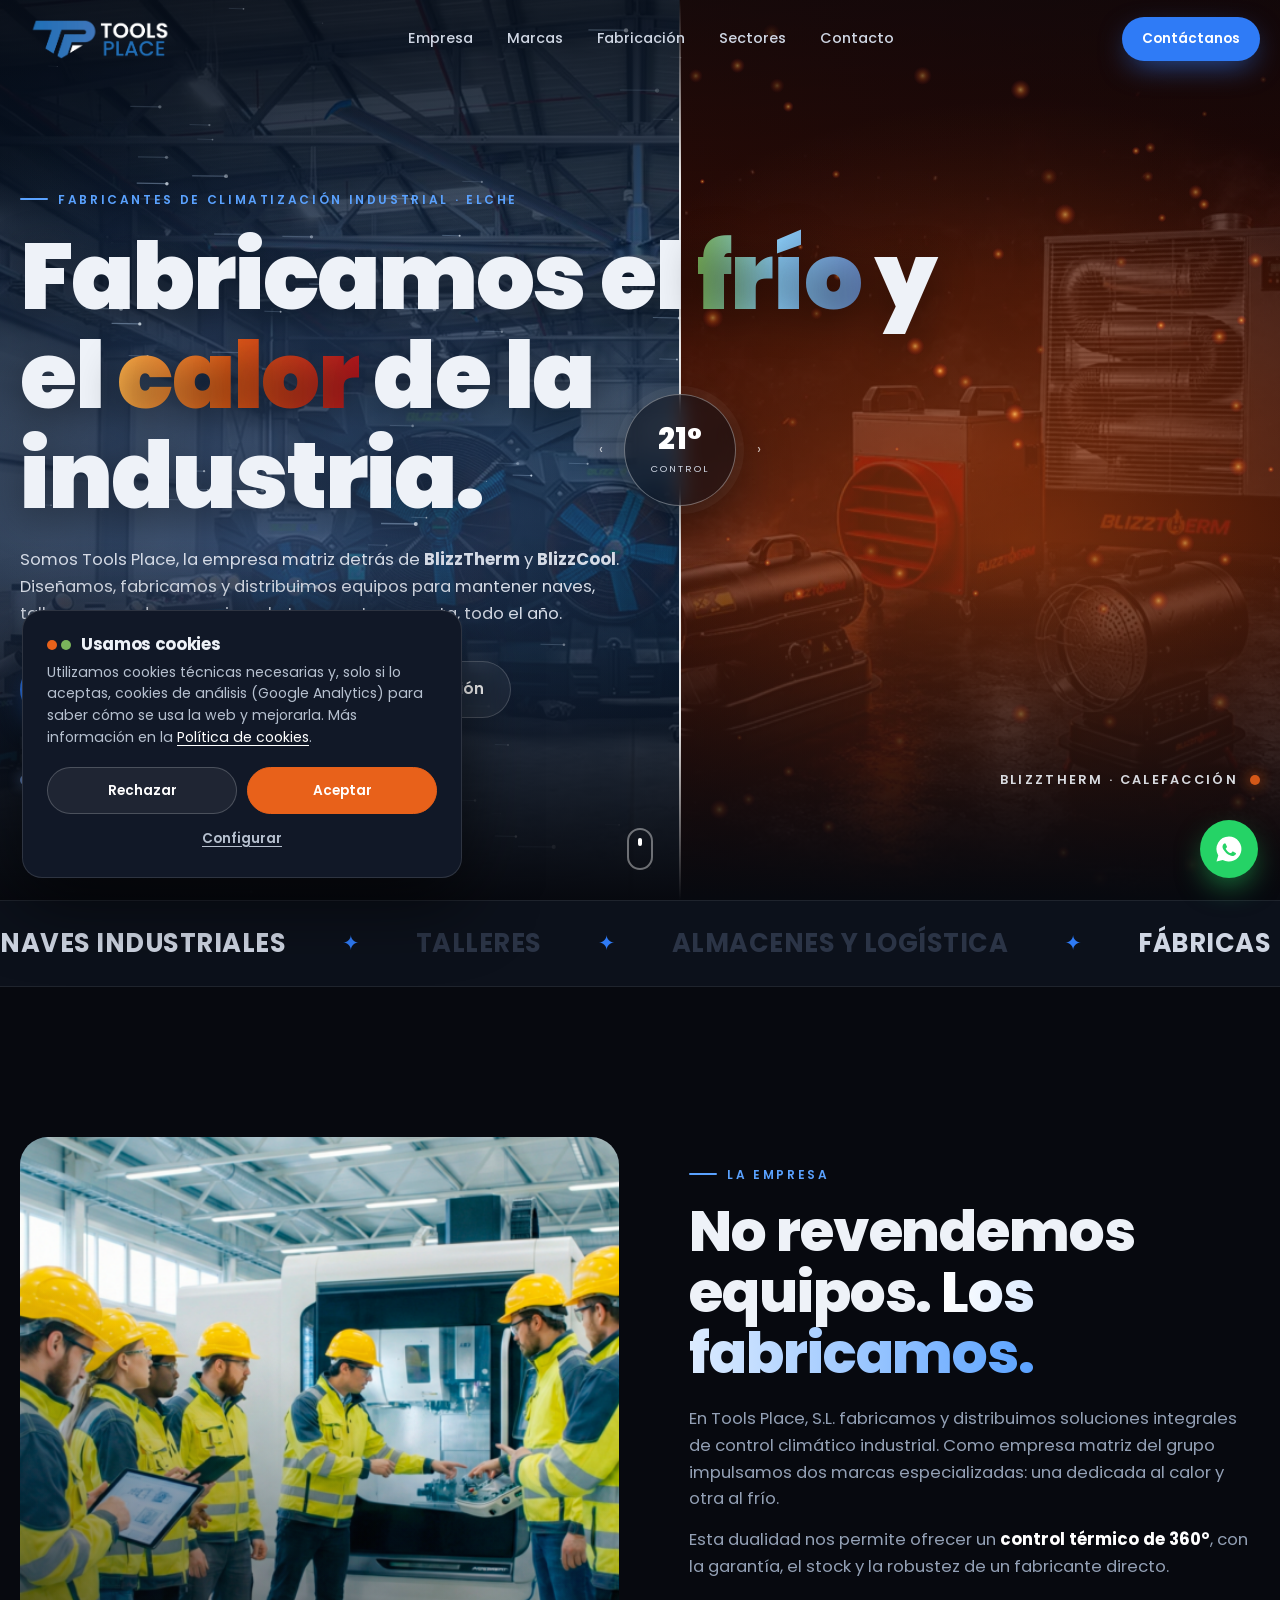
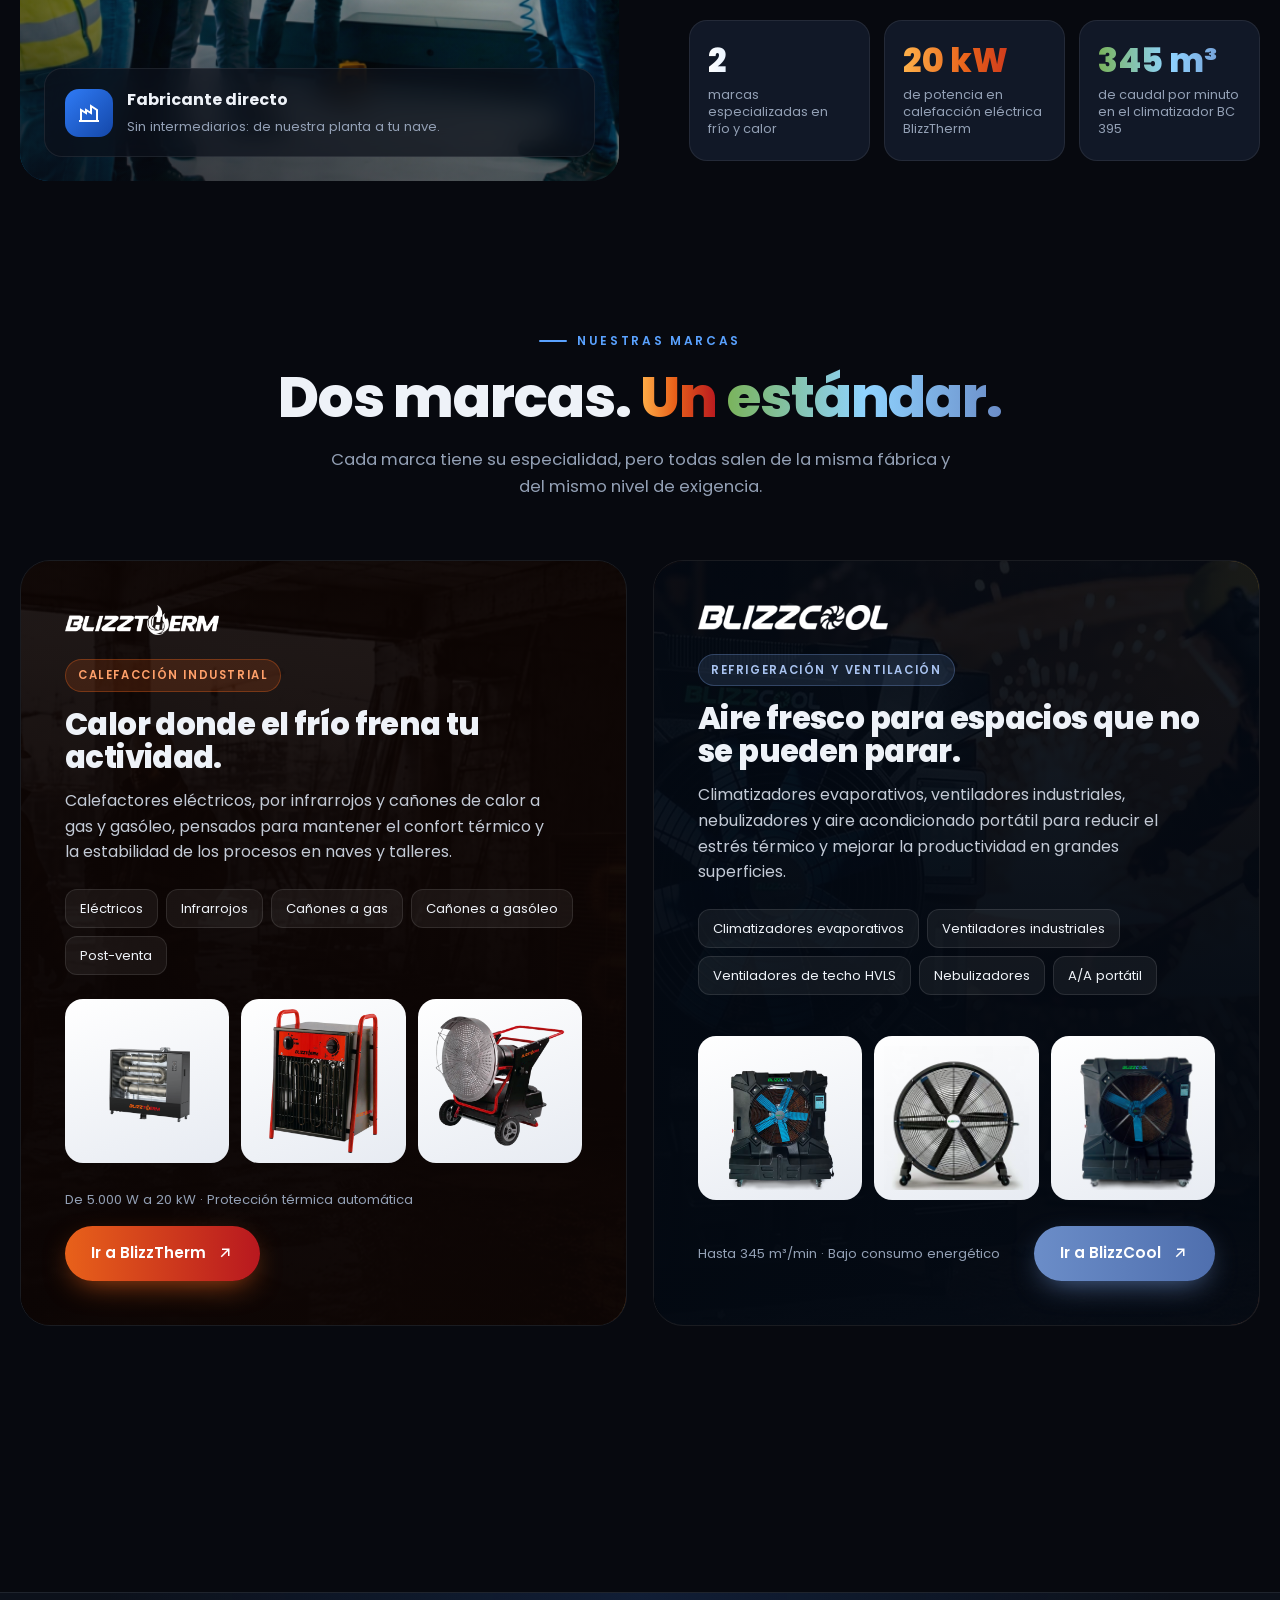
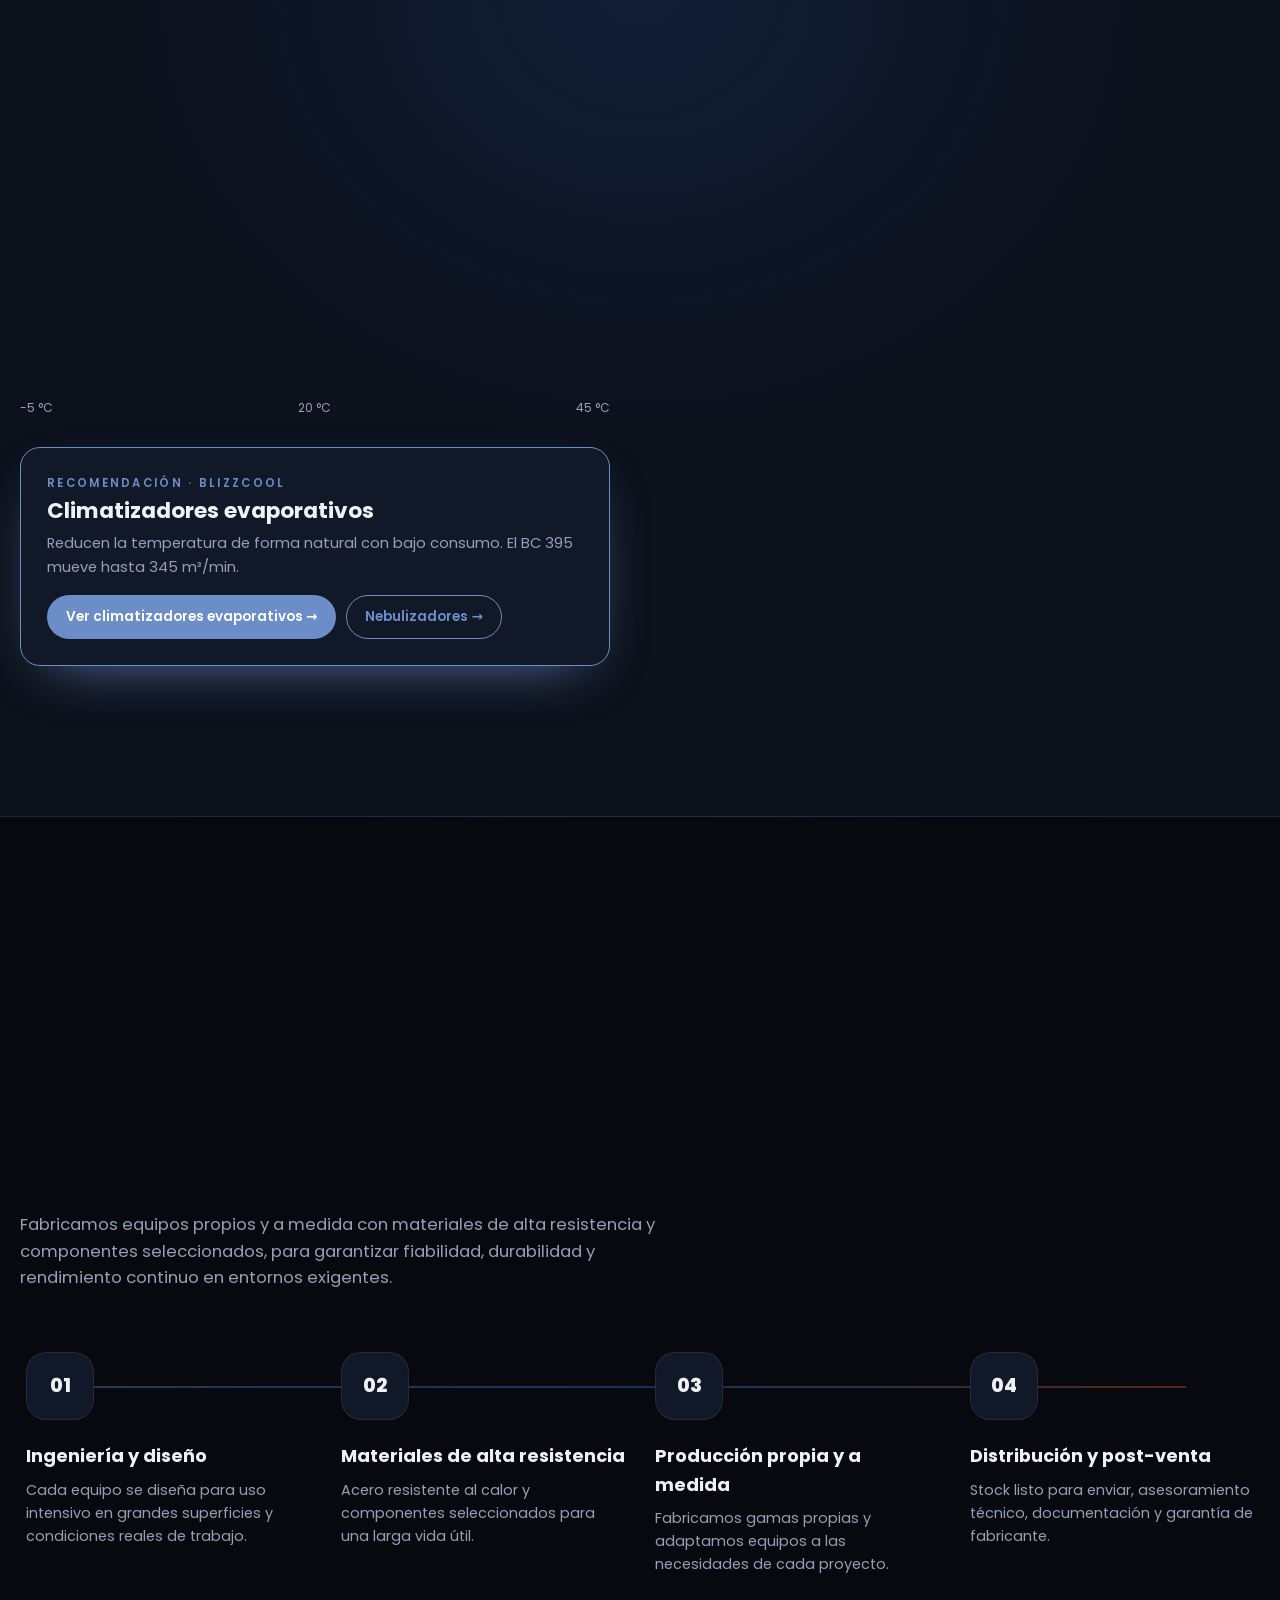
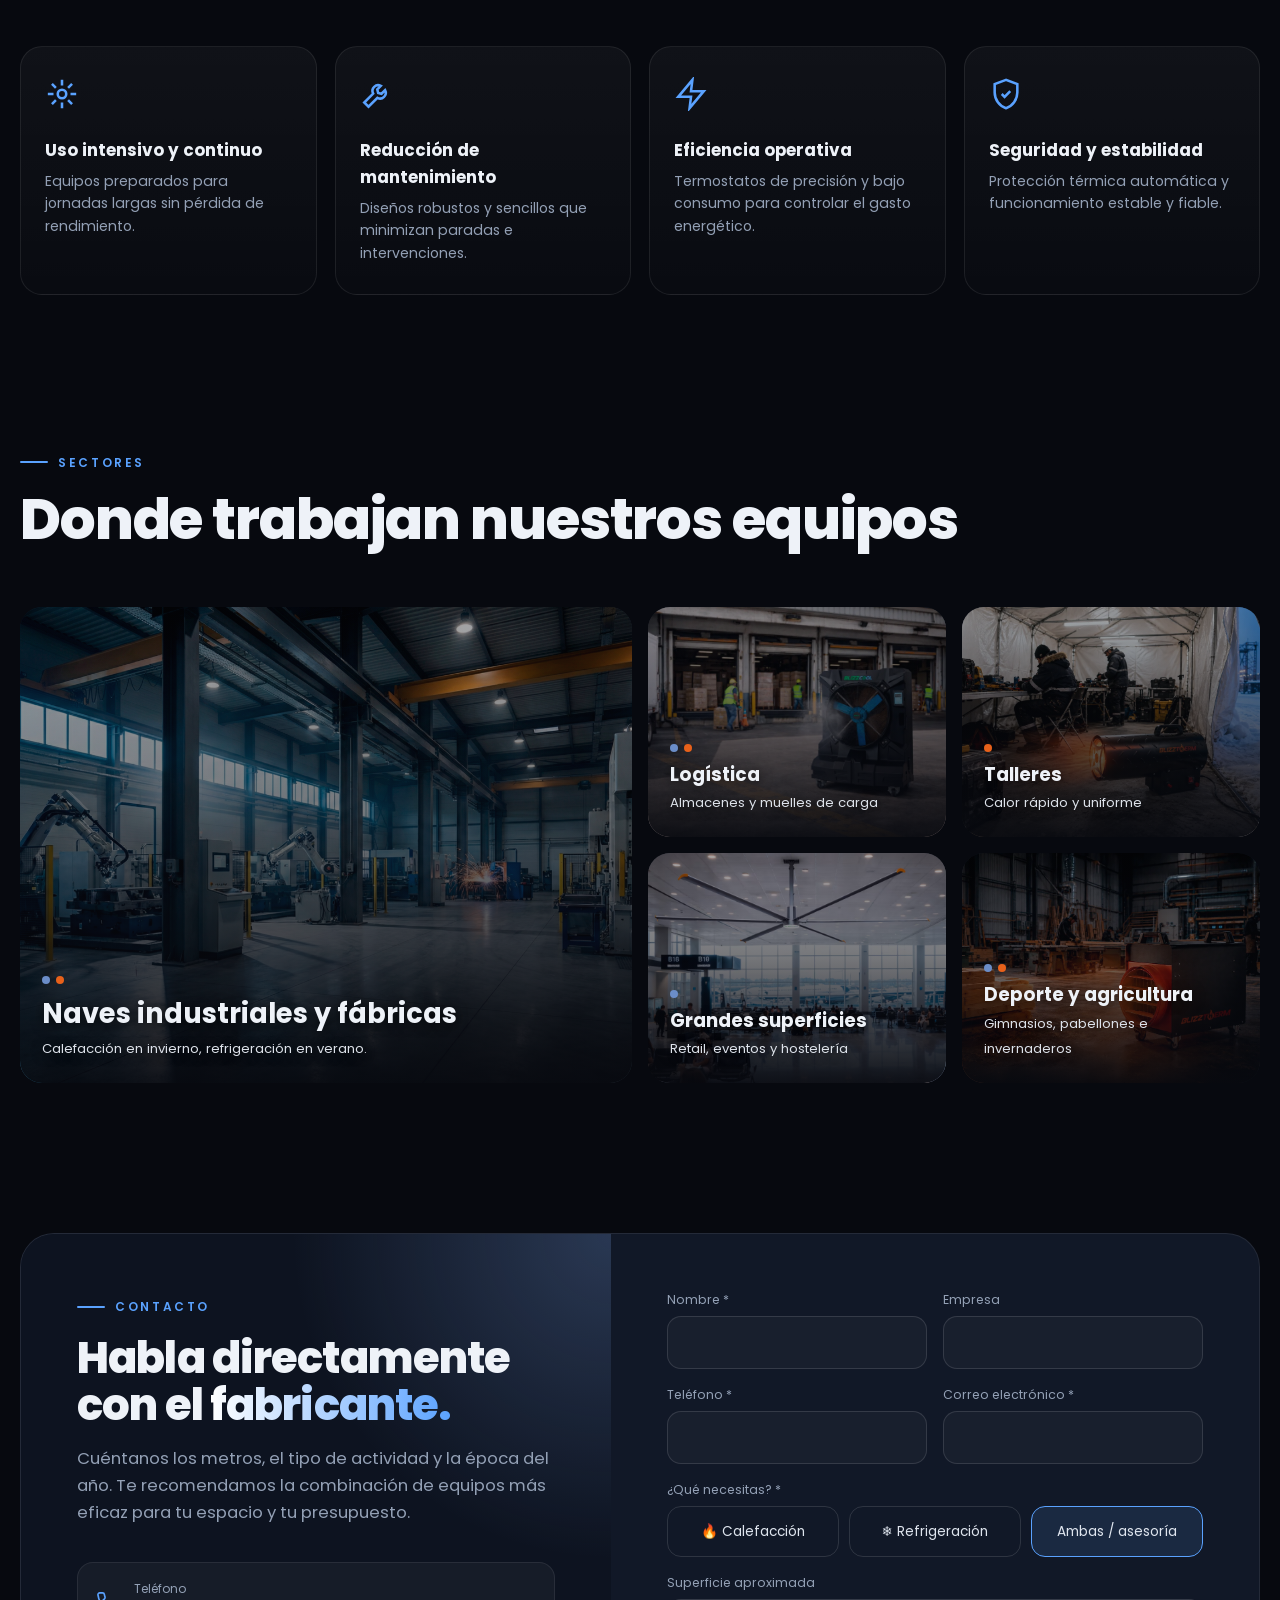
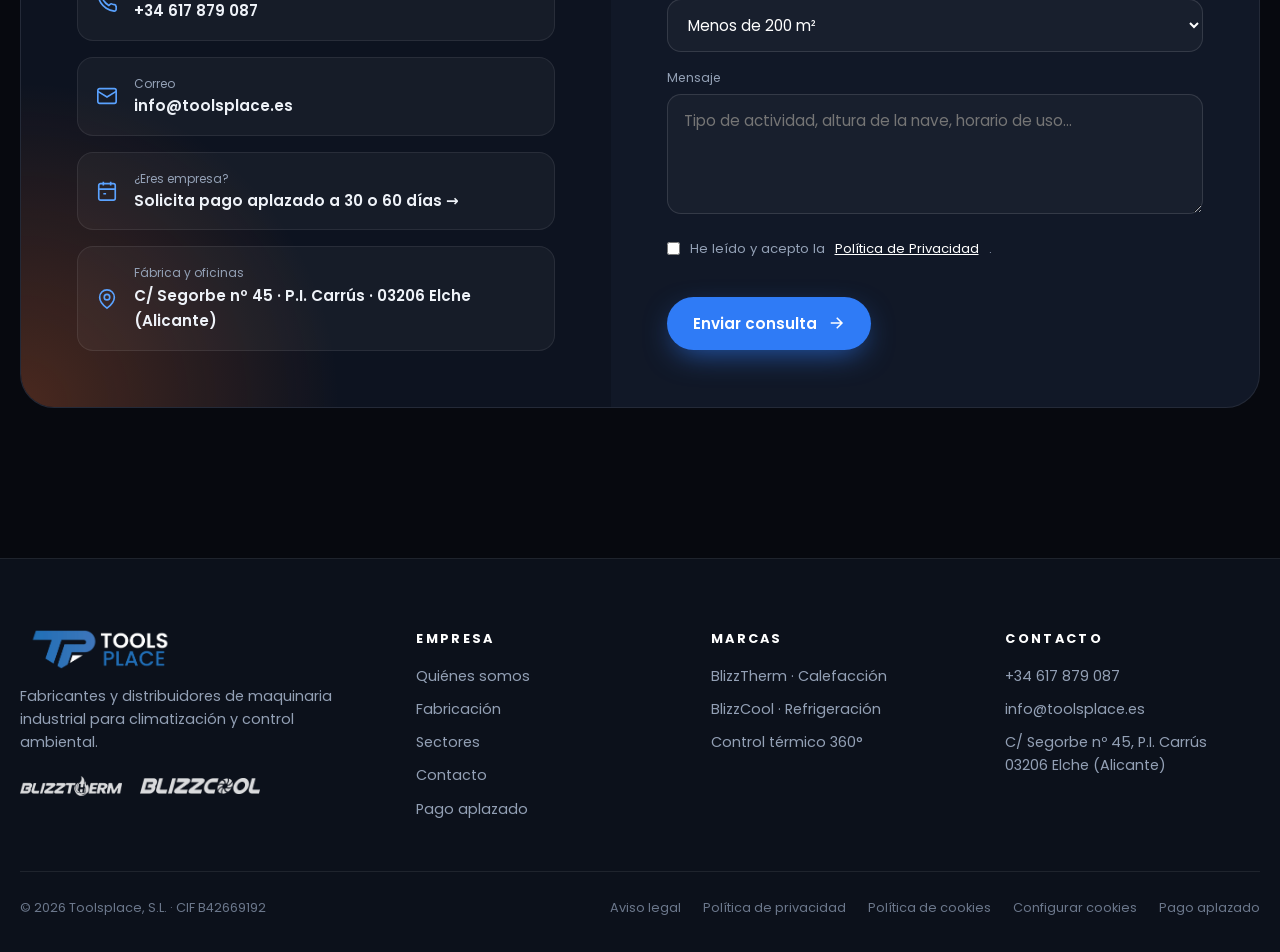
==== commit 3fcbb7a4: "Imágenes locales, páginas legales, banner de cookies y ajustes de portada - Imágenes y logos copiado" ====
--- a/index.html
+++ b/index.html
@@ -66,8 +66,8 @@
 /* ---------- HERO (split frío / calor) ---------- */
 .hero{position:relative;height:100vh;min-height:720px;overflow:hidden;--split:50%;cursor:ew-resize;user-select:none}
 .hero .side{position:absolute;inset:0;background-size:cover;background-position:center}
-.hero .cool{background-image:linear-gradient(115deg,rgba(6,20,40,.82),rgba(20,60,110,.55)),url("https://blizzcool.es/wp-content/uploads/2026/01/General-4.webp");background-color:#0E2440}
-.hero .heat{background-image:linear-gradient(245deg,rgba(40,8,4,.8),rgba(120,30,10,.5)),url("https://blizztherm.es/wp-content/uploads/2026/08/Banner-1.webp");background-color:#3A1208;clip-path:inset(0 0 0 var(--split))}
+.hero .cool{background-image:linear-gradient(115deg,rgba(6,20,40,.82),rgba(20,60,110,.55)),url("assets/img/General-4.avif");background-color:#0E2440}
+.hero .heat{background-image:linear-gradient(245deg,rgba(40,8,4,.8),rgba(120,30,10,.5)),url("assets/img/Banner-1.webp");background-color:#3A1208;clip-path:inset(0 0 0 var(--split))}
 .hero .cool::after,.hero .heat::after{content:"";position:absolute;inset:0}
 .hero .cool::after{background:radial-gradient(60% 70% at 20% 60%,rgba(107,141,200,.35),transparent 70%)}
 .hero .heat::after{background:radial-gradient(60% 70% at 80% 60%,rgba(232,97,26,.4),transparent 70%)}
@@ -128,9 +128,9 @@
 .brand .bg{position:absolute;inset:0;z-index:-2;background-size:cover;background-position:center;filter:grayscale(.35) brightness(.7);transform:scale(1.05);transition:transform 1.2s var(--ease)}
 .brand:hover .bg{transform:scale(1.12)}
 .brand::before{content:"";position:absolute;inset:0;z-index:-1}
-.brand.therm .bg{background-image:url("https://blizztherm.es/wp-content/uploads/2026/08/Calefactores-por-infrarrojos.webp");background-color:#2A0E08}
+.brand.therm .bg{background-image:url("assets/img/Calefactores-por-infrarrojos.webp");background-color:#2A0E08}
 .brand.therm::before{background:linear-gradient(180deg,rgba(14,5,3,.86),rgba(12,5,4,.97) 55%),radial-gradient(80% 50% at 50% 115%,rgba(232,97,26,.45),transparent 70%)}
-.brand.cool .bg{background-image:url("https://blizzcool.es/wp-content/uploads/2026/01/Fundicion-2.webp");background-color:#0A1D33}
+.brand.cool .bg{background-image:url("assets/img/Fundicion-2.webp");background-color:#0A1D33}
 .brand.cool::before{background:linear-gradient(180deg,rgba(3,10,20,.86),rgba(3,9,18,.97) 55%),radial-gradient(80% 50% at 50% 115%,rgba(107,141,200,.45),transparent 70%)}
 .brand.therm:hover{box-shadow:0 30px 90px -30px rgba(232,97,26,.65)}
 .brand.cool:hover{box-shadow:0 30px 90px -30px rgba(107,141,200,.7)}
@@ -160,6 +160,22 @@
 .cool .btn{background:linear-gradient(90deg,var(--cool),#4f6fae);color:#fff;box-shadow:0 10px 30px -10px rgba(107,141,200,.8)}
 .brand .btn:hover{transform:translateY(-2px)}
 
+/* ---------- PAGO APLAZADO (franja discreta) ---------- */
+.paybar{margin-top:26px;display:flex;align-items:center;gap:22px;padding:18px 22px 18px 18px;border-radius:22px;background:var(--panel);border:1px solid var(--line);transition:border-color .4s,transform .4s var(--ease)}
+.paybar:hover{border-color:rgba(90,162,255,.4);transform:translateY(-2px)}
+.paybar .ico{flex:none;width:52px;height:52px;border-radius:16px;display:grid;place-items:center;background:rgba(47,123,246,.14);color:var(--tp-2)}
+.paybar .ico svg{width:24px;height:24px}
+.paybar .txt{flex:1;min-width:0}
+.paybar strong{display:block;font-size:1rem}
+.paybar small{color:var(--muted);font-size:.85rem}
+.paybar .days{display:flex;gap:8px}
+.paybar .days span{padding:6px 12px;border-radius:999px;font-size:.78rem;font-weight:600;color:#cfd6e3;background:rgba(255,255,255,.05);border:1px solid var(--line);white-space:nowrap}
+.paybar .go{flex:none;display:inline-flex;align-items:center;gap:8px;padding:11px 18px;border-radius:999px;font-weight:600;font-size:.85rem;color:#fff;border:1px solid rgba(255,255,255,.18);background:rgba(255,255,255,.05);transition:background .3s}
+.paybar:hover .go{background:var(--tp);border-color:var(--tp)}
+.paybar .go svg{width:16px;height:16px;transition:transform .3s var(--ease)}
+.paybar:hover .go svg{transform:translateX(3px)}
+@media (max-width:860px){.paybar{flex-wrap:wrap}.paybar .txt{flex-basis:calc(100% - 80px)}.paybar .days{order:3}.paybar .go{order:4;margin-left:auto}}
+
 /* ---------- 360 ---------- */
 .dial-sec{background:radial-gradient(60% 80% at 50% 0%,rgba(47,123,246,.12),transparent 70%),var(--bg-2);border-block:1px solid var(--line);overflow:hidden}
 .dial-grid{display:grid;grid-template-columns:1fr 1fr;gap:60px;align-items:center}
@@ -198,13 +214,14 @@
 .sectors{display:grid;grid-template-columns:repeat(4,1fr);grid-auto-rows:230px;gap:16px;margin-top:56px}
 .sector{position:relative;border-radius:22px;overflow:hidden;background:#141b28;display:flex;align-items:flex-end;padding:22px}
 .sector.big{grid-column:span 2;grid-row:span 2}
-.sector .img{position:absolute;inset:0;background-size:cover;background-position:center;transition:transform 1s var(--ease)}
+.sector .img{position:absolute;inset:0;z-index:0;background-size:cover;background-position:center;transition:transform 1s var(--ease)}
 .sector:hover .img{transform:scale(1.08)}
-.sector::after{content:"";position:absolute;inset:0;background:linear-gradient(180deg,transparent 35%,rgba(7,9,15,.9))}
+.sector::after{content:"";position:absolute;inset:0;background:linear-gradient(180deg,rgba(7,9,15,.35),rgba(7,9,15,.55) 45%,rgba(7,9,15,.95))}
 .sector div{position:relative;z-index:1}
 .sector h4{font-size:1.15rem}
 .sector.big h4{font-size:1.7rem}
-.sector small{color:#c3cad6;font-size:.82rem}
+.sector small{color:#dde2ea;font-size:.82rem}
+.sector h4,.sector small{text-shadow:0 2px 12px rgba(0,0,0,.7)}
 .chips{display:flex;gap:6px;margin-bottom:8px}
 .chip{width:8px;height:8px;border-radius:50%}
 .chip.h{background:var(--heat)}.chip.c{background:var(--cool)}
@@ -303,7 +320,7 @@
 <header id="top">
   <div class="wrap nav" id="nav">
     <a href="#top" class="logo" aria-label="Tools Place">
-      <img src="https://toolsplace.es/wp-content/uploads/2026/01/Logo-Web-2-e1770219357109.webp" alt="Tools Place" onerror="this.style.display='none';this.nextElementSibling.style.display='block'">
+      <img src="assets/img/Logo-Web-2-e1770219357109.webp" alt="Tools Place" onerror="this.style.display='none';this.nextElementSibling.style.display='block'">
       <span class="fallback"><span class="t-tp">TOOLS</span> PLACE</span>
     </a>
     <ul>
@@ -313,7 +330,7 @@
       <li><a href="#sectores">Sectores</a></li>
       <li><a href="#contacto">Contacto</a></li>
     </ul>
-    <a href="#contacto" class="btn btn-primary">Hablar con fábrica</a>
+    <a href="#contacto" class="btn btn-primary">Contáctanos</a>
     <button class="burger" aria-label="Menú" onclick="document.getElementById('nav').classList.toggle('open')"><span></span><span></span><span></span></button>
   </div>
 </header>
@@ -352,7 +369,7 @@
 <section class="sec" id="fabricantes">
   <div class="wrap maker">
     <div class="maker-visual rv" id="mv">
-      <img src="https://toolsplace.es/wp-content/uploads/2026/01/Section-2-scaled-1-1024x572.png" alt="Planta industrial Tools Place" loading="lazy" onerror="this.style.display='none'">
+      <img src="assets/img/Section-2-scaled-1-1024x572.png" alt="Planta industrial Tools Place" loading="lazy" onerror="this.style.display='none'">
       <div class="badge-float">
         <div class="ico"><svg width="24" height="24" viewBox="0 0 24 24" fill="none" stroke="#fff" stroke-width="2"><path d="M2 20h20M4 20V9l5 3V9l5 3V5l6 4v11"/></svg></div>
         <div><strong>Fabricante directo</strong><small>Sin intermediarios: de nuestra planta a tu nave.</small></div>
@@ -385,16 +402,16 @@
       <!-- BLIZZTHERM -->
       <article class="brand therm rv d1">
         <div class="bg"></div><div class="glow"></div>
-        <img class="brand-logo" src="https://toolsplace.es/wp-content/uploads/2026/06/LOGO_BLIZZTHERM_BLANCO-1024x200.png" alt="BlizzTherm" onerror="this.style.display='none';this.nextElementSibling.style.display='block'">
+        <img class="brand-logo" src="assets/img/LOGO_BLIZZTHERM_BLANCO-1024x200.png" alt="BlizzTherm" onerror="this.style.display='none';this.nextElementSibling.style.display='block'">
         <span class="brand-logo-fb t-heat">BLIZZTHERM</span>
         <span class="tag">Calefacción industrial</span>
         <h3>Calor donde el frío frena tu actividad.</h3>
         <p>Calefactores eléctricos, por infrarrojos y cañones de calor a gas y gasóleo, pensados para mantener el confort térmico y la estabilidad de los procesos en naves y talleres.</p>
         <ul class="lines"><li><a href="https://blizztherm.es/calefactor-industrial-electrico/" target="_blank" rel="noopener">Eléctricos</a></li><li><a href="https://blizztherm.es/calefactor-infrarrojos-industrial/" target="_blank" rel="noopener">Infrarrojos</a></li><li><a href="https://blizztherm.es/canon-calor-industrial/gas/" target="_blank" rel="noopener">Cañones a gas</a></li><li><a href="https://blizztherm.es/canon-calor-industrial/gasoil/" target="_blank" rel="noopener">Cañones a gasóleo</a></li><li><a href="https://blizztherm.es/post-venta/" target="_blank" rel="noopener">Post-venta</a></li></ul>
         <div class="products">
-          <div class="pcard"><img src="https://blizztherm.es/wp-content/uploads/2026/08/BGO5201-18-1.webp" alt="Calefactor infrarrojo BTC 18" loading="lazy" onerror="this.remove()"></div>
-          <div class="pcard"><img src="https://blizztherm.es/wp-content/uploads/2026/08/IFH03-150G.webp" alt="Calefactor eléctrico BTE 150" loading="lazy" onerror="this.remove()"></div>
-          <div class="pcard"><img src="https://blizztherm.es/wp-content/uploads/2026/08/BGO1402-45.webp" alt="Calefactor infrarrojos BTI 45" loading="lazy" onerror="this.remove()"></div>
+          <div class="pcard"><img src="assets/img/BGO5201-18-1.webp" alt="Calefactor infrarrojo BTC 18" loading="lazy" onerror="this.remove()"></div>
+          <div class="pcard"><img src="assets/img/IFH03-150G.webp" alt="Calefactor eléctrico BTE 150" loading="lazy" onerror="this.remove()"></div>
+          <div class="pcard"><img src="assets/img/BGO1402-45.webp" alt="Calefactor infrarrojos BTI 45" loading="lazy" onerror="this.remove()"></div>
         </div>
         <div class="brand-foot">
           <small>De 5.000 W a 20 kW · Protección térmica automática</small>
@@ -405,16 +422,16 @@
       <!-- BLIZZCOOL -->
       <article class="brand cool rv d2">
         <div class="bg"></div><div class="glow"></div>
-        <img class="brand-logo" src="https://toolsplace.es/wp-content/uploads/2026/02/Recurso-1@2x-1-1024x131.webp" alt="BlizzCool" onerror="this.style.display='none';this.nextElementSibling.style.display='block'">
+        <img class="brand-logo" src="assets/img/Recurso-1@2x-1-1024x131.webp" alt="BlizzCool" onerror="this.style.display='none';this.nextElementSibling.style.display='block'">
         <span class="brand-logo-fb t-cool">BLIZZCOOL</span>
         <span class="tag">Refrigeración y ventilación</span>
         <h3>Aire fresco para espacios que no se pueden parar.</h3>
         <p>Climatizadores evaporativos, ventiladores industriales, nebulizadores y aire acondicionado portátil para reducir el estrés térmico y mejorar la productividad en grandes superficies.</p>
         <ul class="lines"><li><a href="https://blizzcool.es/climatizador-evaporativo-industrial/" target="_blank" rel="noopener">Climatizadores evaporativos</a></li><li><a href="https://blizzcool.es/ventilador-industrial/" target="_blank" rel="noopener">Ventiladores industriales</a></li><li><a href="https://blizzcool.es/ventilador-industrial/de-techo/" target="_blank" rel="noopener">Ventiladores de techo HVLS</a></li><li><a href="https://blizzcool.es/nebulizadores/" target="_blank" rel="noopener">Nebulizadores</a></li><li><a href="https://blizzcool.es/aire-acondicionado-industrial/" target="_blank" rel="noopener">A/A portátil</a></li></ul>
         <div class="products">
-          <div class="pcard"><img src="https://blizzcool.es/wp-content/uploads/2025/12/Enfriador-evaporativo-Blizzcool-BC-290-Frontal-2-1024x1024.avif" alt="Climatizador evaporativo BC290" loading="lazy" onerror="this.remove()"></div>
-          <div class="pcard"><img src="https://blizzcool.es/wp-content/uploads/2025/12/Ventilador-Movil-Blizzcool-HDY-2-32-O2000-Buena-2.avif" alt="Ventilador móvil GD200" loading="lazy" onerror="this.remove()"></div>
-          <div class="pcard"><img src="https://blizzcool.es/wp-content/uploads/2025/12/Enfriador-evaporativo-Blizzcool-BC-395-Frontal-2.avif" alt="Climatizador evaporativo BC395" loading="lazy" onerror="this.remove()"></div>
+          <div class="pcard"><img src="assets/img/Enfriador-evaporativo-Blizzcool-BC-290-Frontal-2-1024x1024.avif" alt="Climatizador evaporativo BC290" loading="lazy" onerror="this.remove()"></div>
+          <div class="pcard"><img src="assets/img/Ventilador-Movil-Blizzcool-HDY-2-32-O2000-Buena-2.avif" alt="Ventilador móvil GD200" loading="lazy" onerror="this.remove()"></div>
+          <div class="pcard"><img src="assets/img/Enfriador-evaporativo-Blizzcool-BC-395-Frontal-2.avif" alt="Climatizador evaporativo BC395" loading="lazy" onerror="this.remove()"></div>
         </div>
         <div class="brand-foot">
           <small>Hasta 345 m³/min · Bajo consumo energético</small>
@@ -422,6 +439,13 @@
         </div>
       </article>
     </div>
+
+    <a class="paybar rv" href="aplazamiento-de-pago.html">
+      <span class="ico"><svg viewBox="0 0 24 24" fill="none" stroke="currentColor" stroke-width="1.8"><rect x="3" y="4" width="18" height="18" rx="2"/><path d="M16 2v4M8 2v4M3 10h18M8 15h3"/></svg></span>
+      <span class="txt"><strong>¿Eres empresa? Equipa tu nave hoy y paga más adelante.</strong><small>Solicita el pago aplazado de tu pedido BlizzTherm o BlizzCool. Respuesta en 2 días laborables.</small></span>
+      <span class="days"><span>30 días</span><span>60 días</span></span>
+      <span class="go">Solicitar <svg viewBox="0 0 24 24" fill="none" stroke="currentColor" stroke-width="2"><path d="M5 12h14M13 5l7 7-7 7"/></svg></span>
+    </a>
   </div>
 </section>
 
@@ -486,11 +510,11 @@
     <span class="eyebrow rv">Sectores</span>
     <h2 class="rv d1" style="margin-top:18px">Donde trabajan nuestros equipos</h2>
     <div class="sectors">
-      <div class="sector big rv"><div class="img" style="background-image:url('https://toolsplace.es/wp-content/uploads/2026/01/Section-1-scaled-1-1536x857.png')"></div><div><div class="chips"><i class="chip c"></i><i class="chip h"></i></div><h4>Naves industriales y fábricas</h4><small>Calefacción en invierno, refrigeración en verano.</small></div></div>
-      <div class="sector rv d1"><div class="img" style="background-image:url('https://blizzcool.es/wp-content/uploads/2026/01/Muelle-de-Carga.webp')"></div><div><div class="chips"><i class="chip c"></i><i class="chip h"></i></div><h4>Logística</h4><small>Almacenes y muelles de carga</small></div></div>
-      <div class="sector rv d2"><div class="img" style="background-image:url('https://blizztherm.es/wp-content/uploads/2026/08/Calor-a-gas.webp')"></div><div><div class="chips"><i class="chip h"></i></div><h4>Talleres</h4><small>Calor rápido y uniforme</small></div></div>
-      <div class="sector rv d1"><div class="img" style="background-image:url('https://blizzcool.es/wp-content/uploads/2025/12/Aeropuerto.avif')"></div><div><div class="chips"><i class="chip c"></i></div><h4>Grandes superficies</h4><small>Retail, eventos y hostelería</small></div></div>
-      <div class="sector rv d2"><div class="img" style="background-image:url('https://blizztherm.es/wp-content/uploads/2026/08/Electrico-1.webp')"></div><div><div class="chips"><i class="chip c"></i><i class="chip h"></i></div><h4>Deporte y agricultura</h4><small>Gimnasios, pabellones e invernaderos</small></div></div>
+      <div class="sector big rv"><div class="img" style="background-image:url('assets/img/Section-1-scaled-1-1536x857.png')"></div><div><div class="chips"><i class="chip c"></i><i class="chip h"></i></div><h4>Naves industriales y fábricas</h4><small>Calefacción en invierno, refrigeración en verano.</small></div></div>
+      <div class="sector rv d1"><div class="img" style="background-image:url('assets/img/Muelle-de-Carga.webp')"></div><div><div class="chips"><i class="chip c"></i><i class="chip h"></i></div><h4>Logística</h4><small>Almacenes y muelles de carga</small></div></div>
+      <div class="sector rv d2"><div class="img" style="background-image:url('assets/img/Calor-a-gas.webp')"></div><div><div class="chips"><i class="chip h"></i></div><h4>Talleres</h4><small>Calor rápido y uniforme</small></div></div>
+      <div class="sector rv d1"><div class="img" style="background-image:url('assets/img/Aeropuerto.avif')"></div><div><div class="chips"><i class="chip c"></i></div><h4>Grandes superficies</h4><small>Retail, eventos y hostelería</small></div></div>
+      <div class="sector rv d2"><div class="img" style="background-image:url('assets/img/Electrico-1.webp')"></div><div><div class="chips"><i class="chip c"></i><i class="chip h"></i></div><h4>Deporte y agricultura</h4><small>Gimnasios, pabellones e invernaderos</small></div></div>
     </div>
   </div>
 </section>
@@ -529,7 +553,7 @@
         <div class="full"><label for="s">Superficie aproximada</label>
           <select id="s" name="Superficie"><option>Menos de 200 m²</option><option>200 – 1.000 m²</option><option>1.000 – 5.000 m²</option><option>Más de 5.000 m²</option></select></div>
         <div class="full"><label for="msg">Mensaje</label><textarea id="msg" name="Mensaje" placeholder="Tipo de actividad, altura de la nave, horario de uso…"></textarea></div>
-        <label class="check full"><input type="checkbox" name="Privacidad" value="Aceptada" required> He leído y acepto la Política de Privacidad.</label>
+        <label class="check full"><input type="checkbox" name="Privacidad" value="Aceptada" required> He leído y acepto la <a href="politica-de-privacidad.html" target="_blank" style="color:#fff;text-decoration:underline">Política de Privacidad</a>.</label>
         <p class="fstatus full" role="status" aria-live="polite"></p>
         <div class="full"><button class="btn btn-primary" type="submit">Enviar consulta <svg viewBox="0 0 24 24" fill="none" stroke="currentColor" stroke-width="2"><path d="M5 12h14M13 5l7 7-7 7"/></svg></button></div>
       </form>
@@ -542,11 +566,11 @@
   <div class="wrap">
     <div class="fgrid">
       <div>
-        <a href="#top" class="logo"><img src="https://toolsplace.es/wp-content/uploads/2026/01/Logo-Web-2-e1770219357109.webp" alt="Tools Place" onerror="this.style.display='none';this.nextElementSibling.style.display='block'"><span class="fallback"><span class="t-tp">TOOLS</span> PLACE</span></a>
+        <a href="#top" class="logo"><img src="assets/img/Logo-Web-2-e1770219357109.webp" alt="Tools Place" onerror="this.style.display='none';this.nextElementSibling.style.display='block'"><span class="fallback"><span class="t-tp">TOOLS</span> PLACE</span></a>
         <p>Fabricantes y distribuidores de maquinaria industrial para climatización y control ambiental.</p>
         <div class="fbrands">
-          <a href="https://blizztherm.es/" target="_blank" rel="noopener"><img src="https://toolsplace.es/wp-content/uploads/2026/06/LOGO_BLIZZTHERM_BLANCO-1024x200.png" alt="BlizzTherm" onerror="this.remove()"></a>
-          <a href="https://blizzcool.es/" target="_blank" rel="noopener"><img src="https://toolsplace.es/wp-content/uploads/2026/02/Recurso-1@2x-1-1024x131.webp" alt="BlizzCool" onerror="this.remove()"></a>
+          <a href="https://blizztherm.es/" target="_blank" rel="noopener"><img src="assets/img/LOGO_BLIZZTHERM_BLANCO-1024x200.png" alt="BlizzTherm" onerror="this.remove()"></a>
+          <a href="https://blizzcool.es/" target="_blank" rel="noopener"><img src="assets/img/Recurso-1@2x-1-1024x131.webp" alt="BlizzCool" onerror="this.remove()"></a>
         </div>
       </div>
       <div><h5>Empresa</h5><ul><li><a href="#fabricantes">Quiénes somos</a></li><li><a href="#fabricacion">Fabricación</a></li><li><a href="#sectores">Sectores</a></li><li><a href="#contacto">Contacto</a></li><li><a href="aplazamiento-de-pago.html">Pago aplazado</a></li></ul></div>
@@ -555,7 +579,7 @@
     </div>
     <div class="legal">
       <span>© <span id="yr"></span> Toolsplace, S.L. · CIF B42669192</span>
-      <div><a href="#">Aviso legal</a><a href="#">Política de privacidad</a><a href="#">Política de cookies</a><a href="aplazamiento-de-pago.html">Pago aplazado</a></div>
+      <div><a href="aviso-legal.html">Aviso legal</a><a href="politica-de-privacidad.html">Política de privacidad</a><a href="politica-de-cookies.html">Política de cookies</a><a href="#" data-cookie-settings>Configurar cookies</a><a href="aplazamiento-de-pago.html">Pago aplazado</a></div>
     </div>
   </div>
 </footer>
@@ -612,7 +636,7 @@
   if(auto) target=.5+Math.sin(t*.45)*.18;
   cur+=(target-cur)*.08;
   hero.style.setProperty('--split',(cur*100)+'%');
-  const temp=Math.round(-2+(1-cur)*44); // izquierda frío, derecha calor
+  const temp=Math.round(-2+cur*44); // cursor a la izquierda = frío, a la derecha = calor
   tempEl.textContent=temp+'°';
   tempEl.style.color=temp<16?'#A9C3F0':temp>26?'#FFA06A':'#fff';
 
@@ -700,5 +724,6 @@
 wireForm(document.getElementById('cform'),'¡Gracias! Hemos recibido tu consulta y te contactaremos lo antes posible.');
 })();
 </script>
+<script src="assets/js/cookies.js" defer></script>
 </body>
 </html>
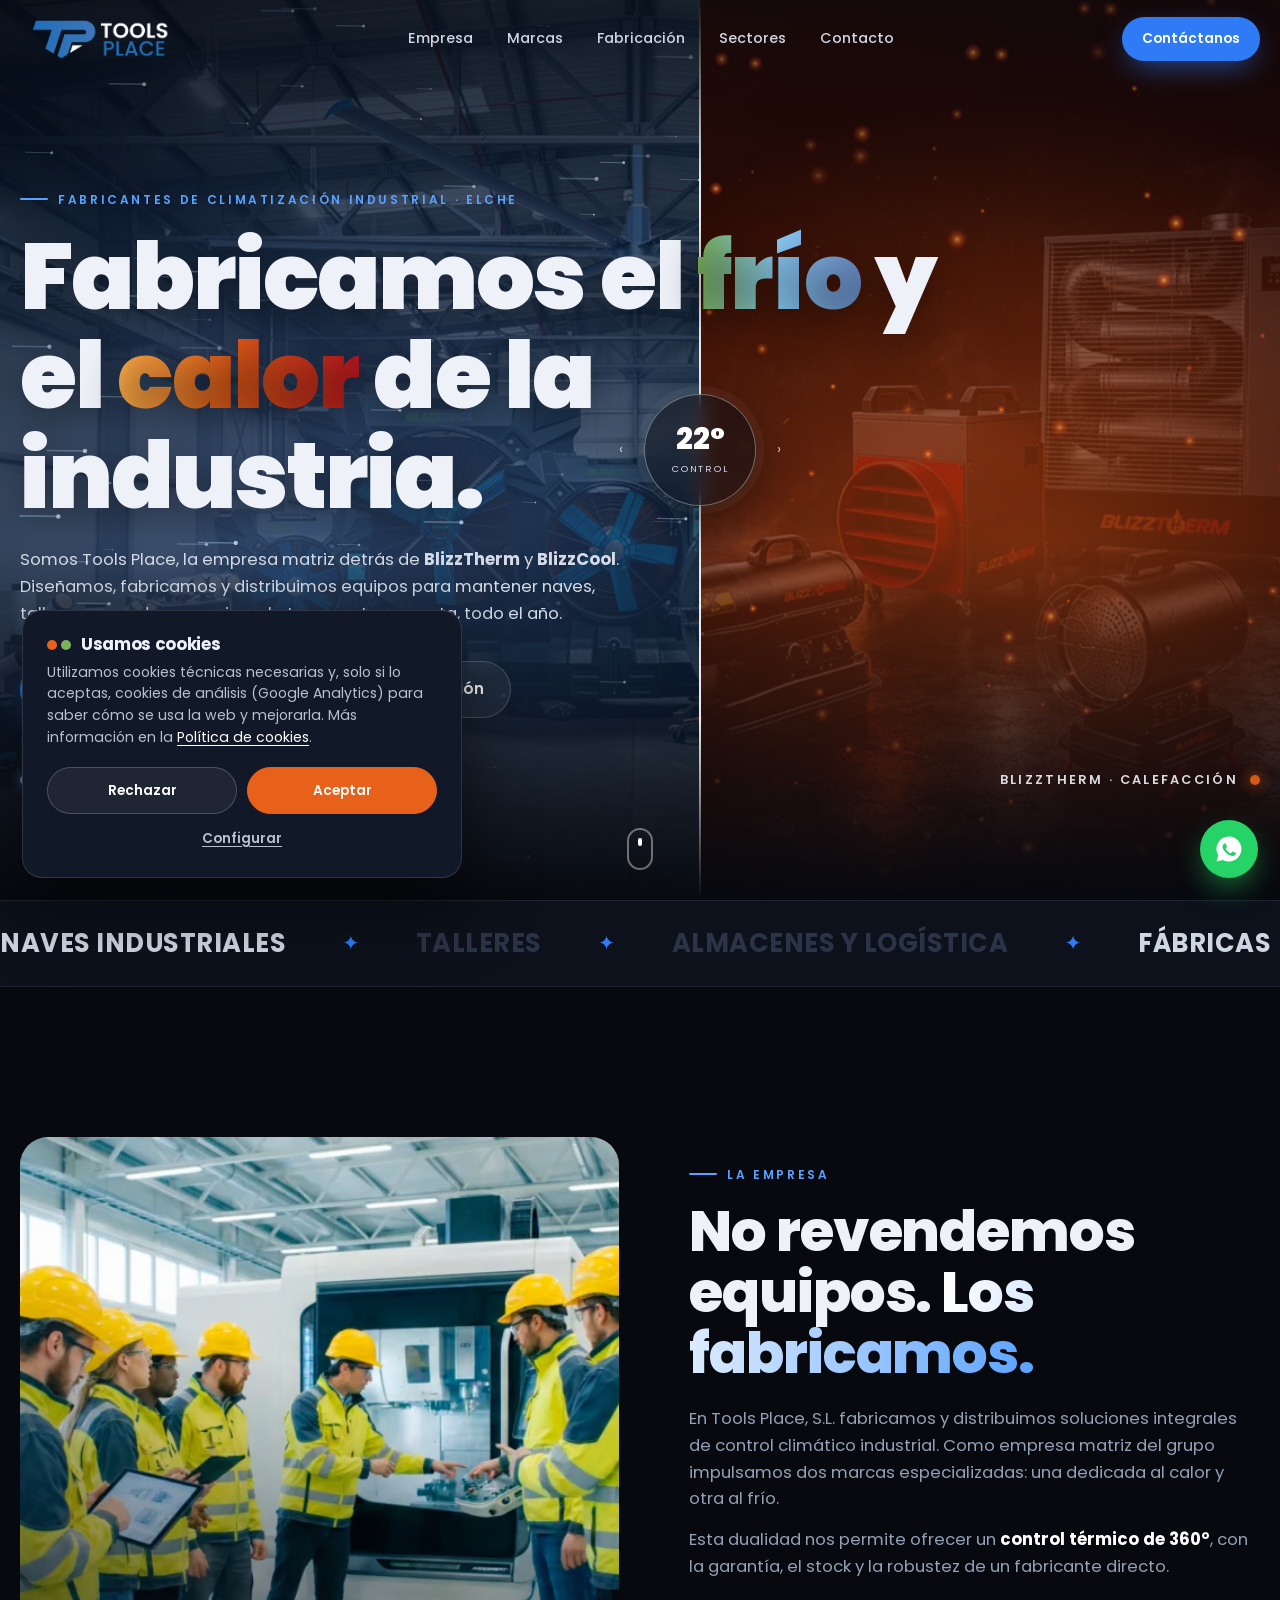
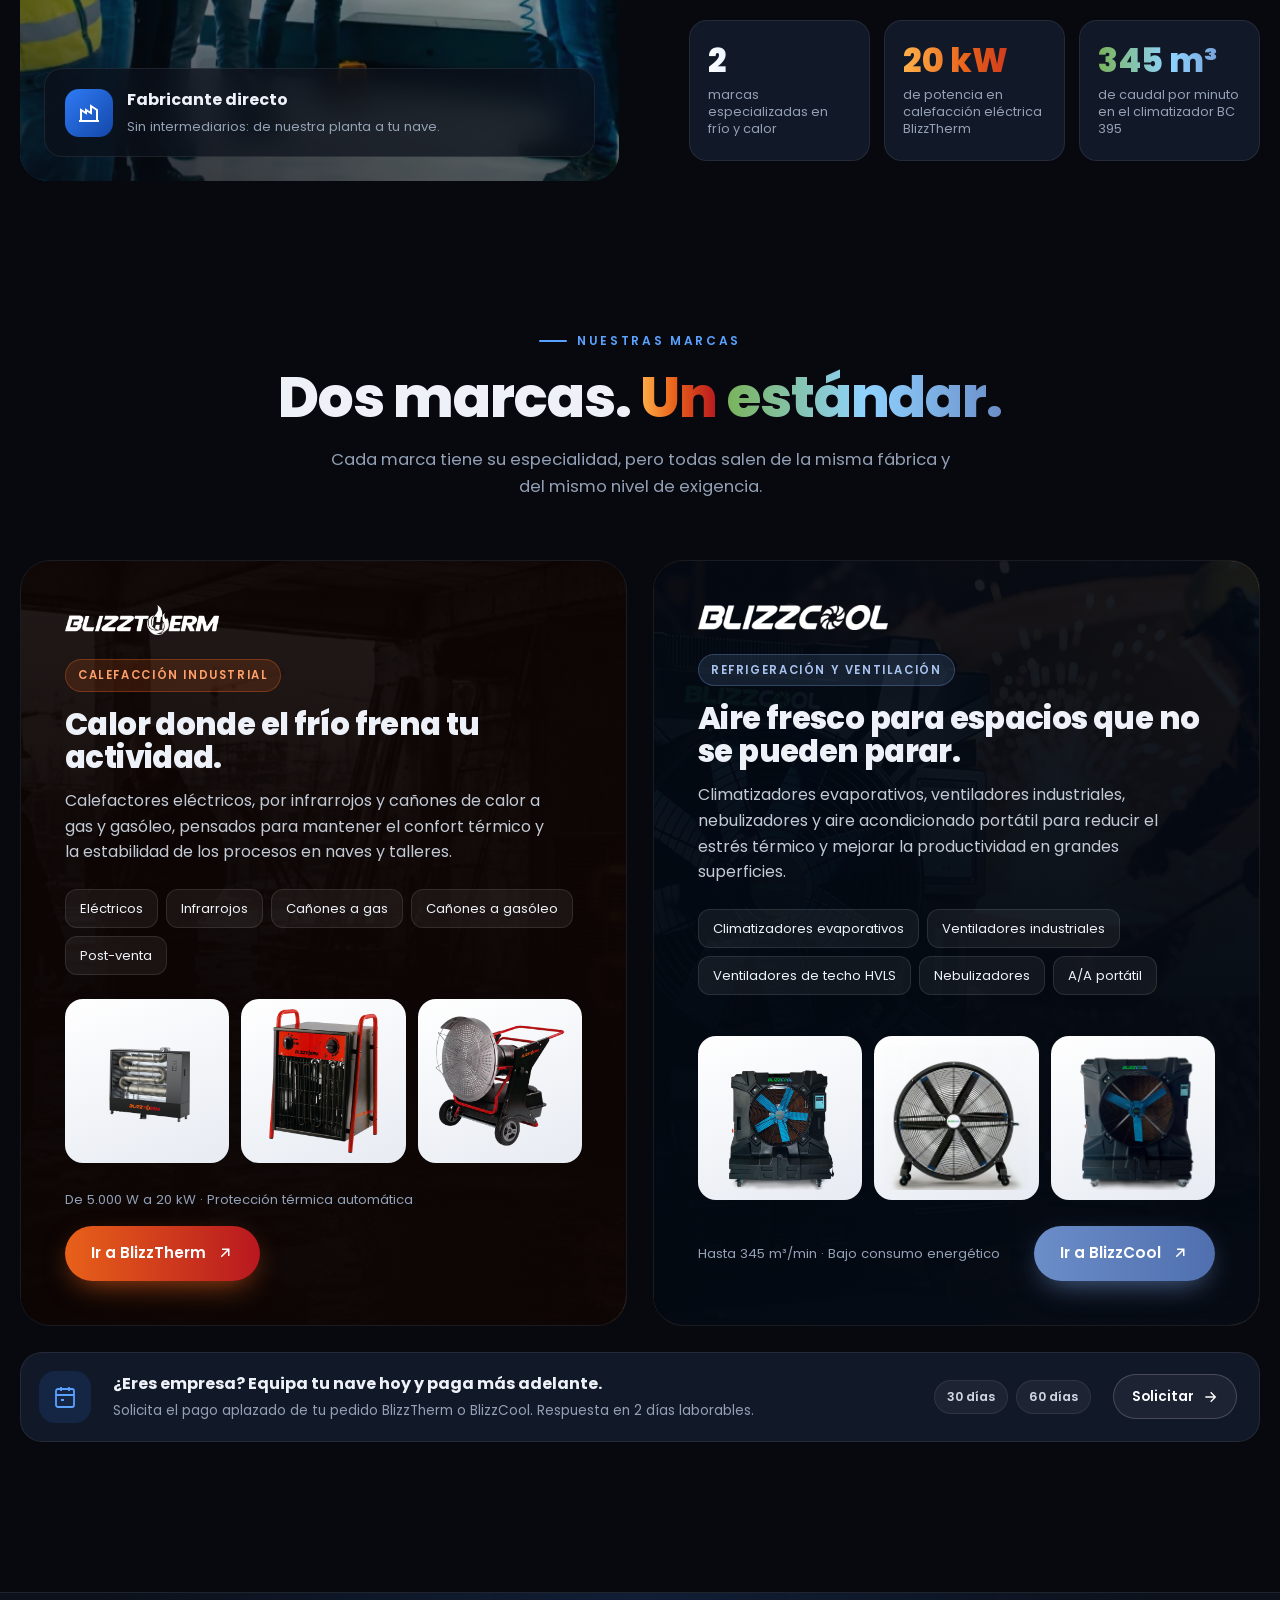
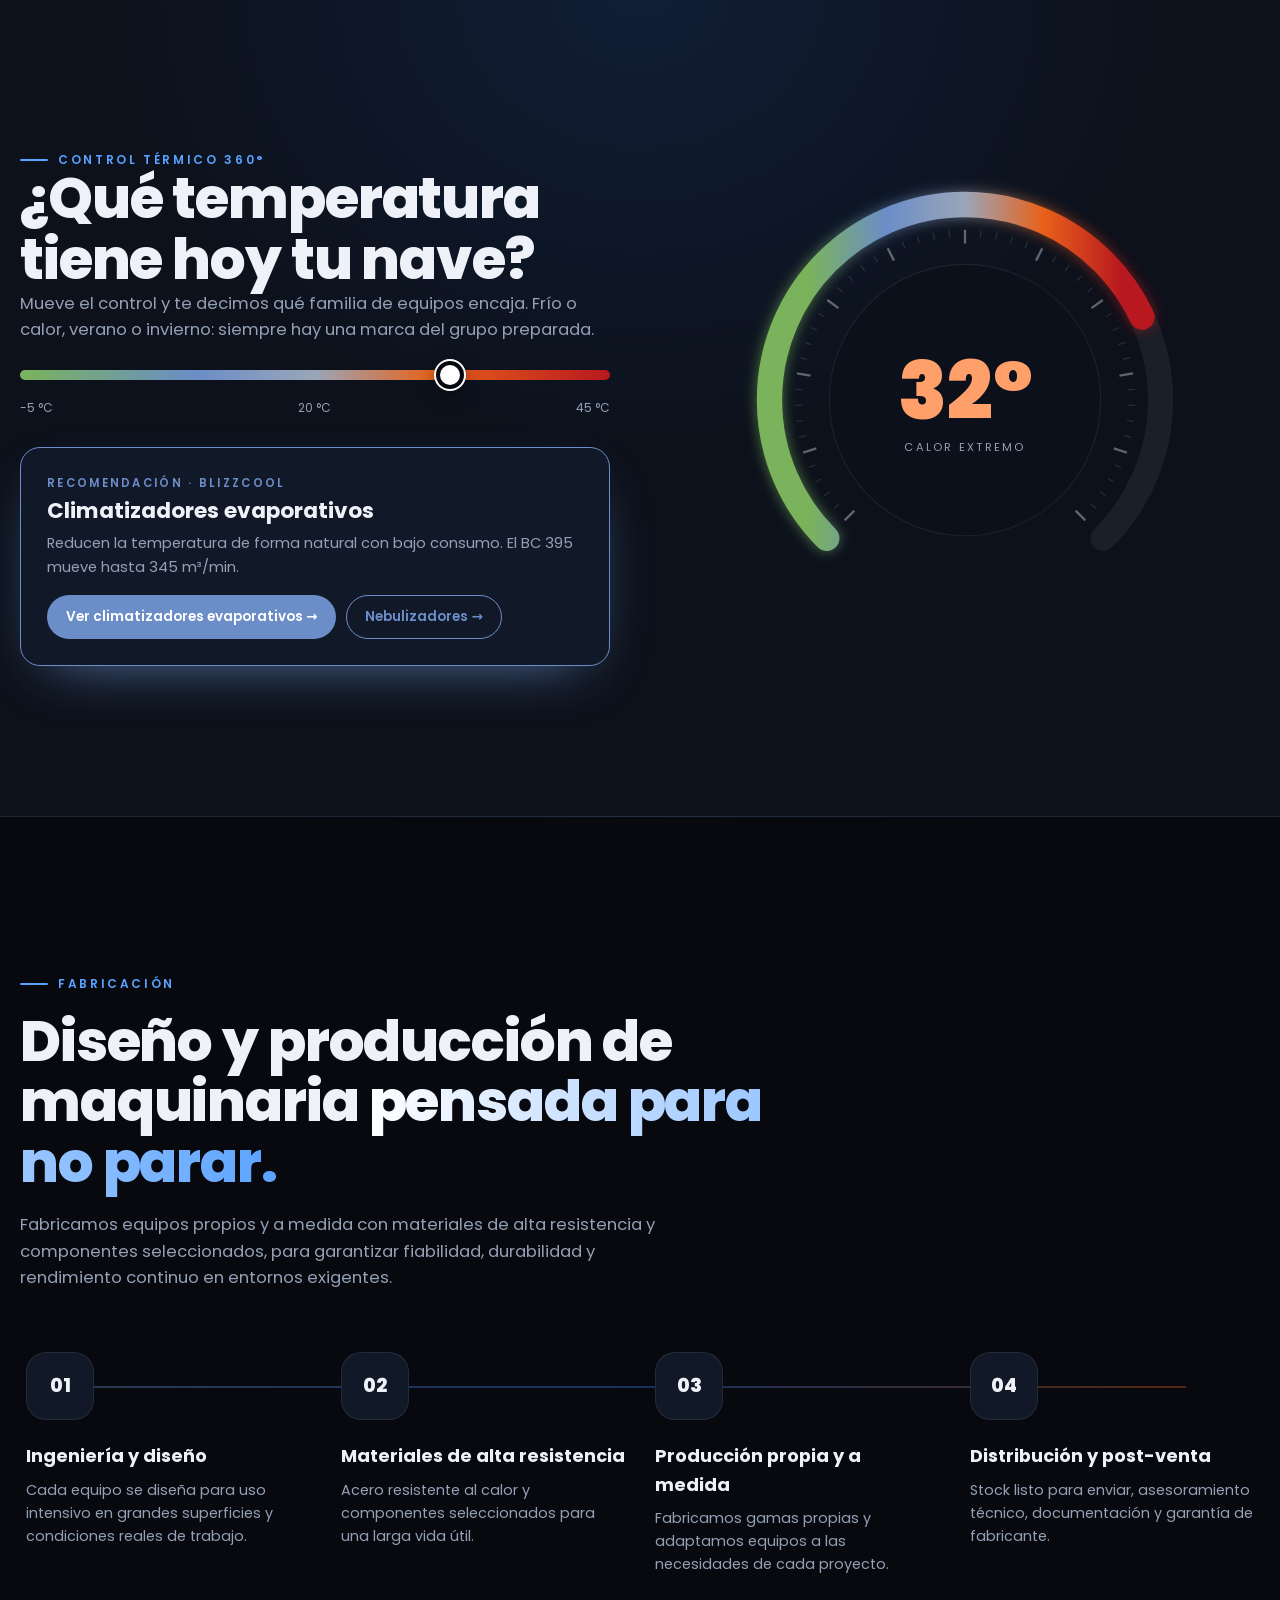
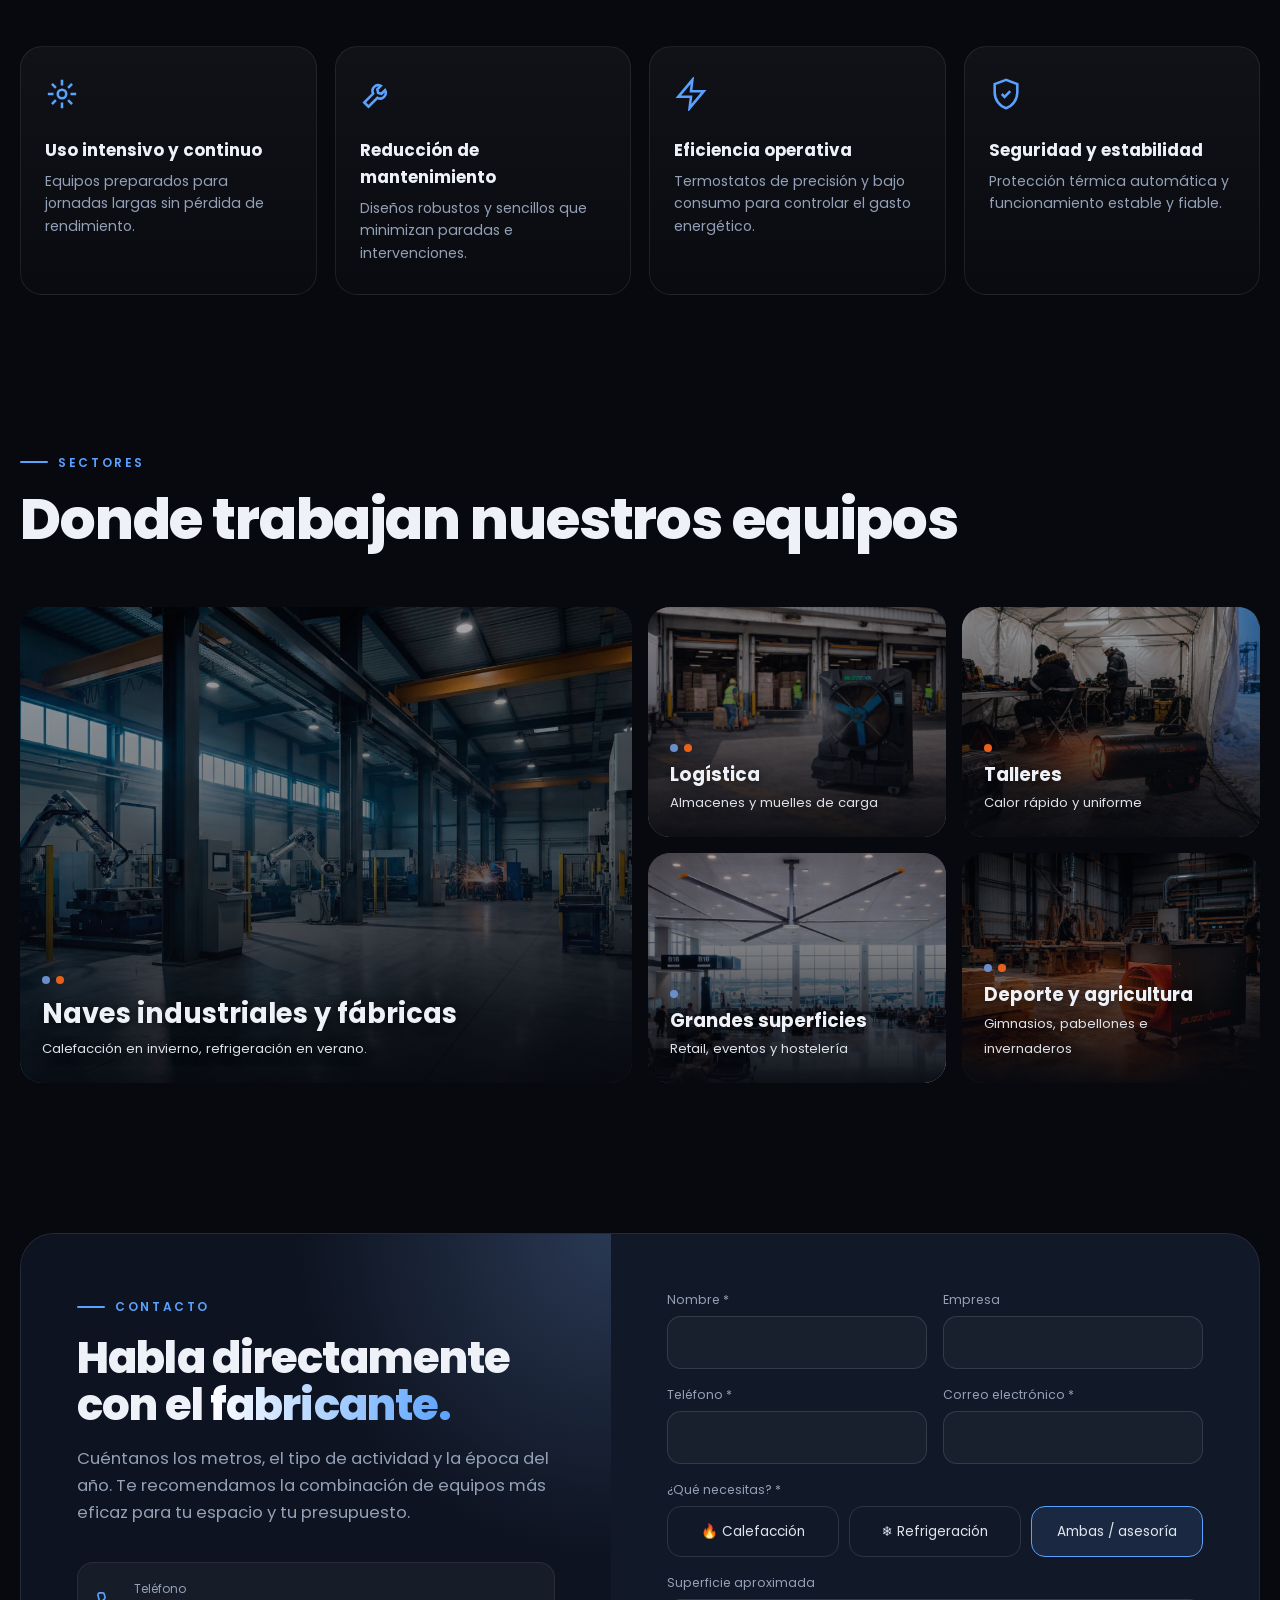
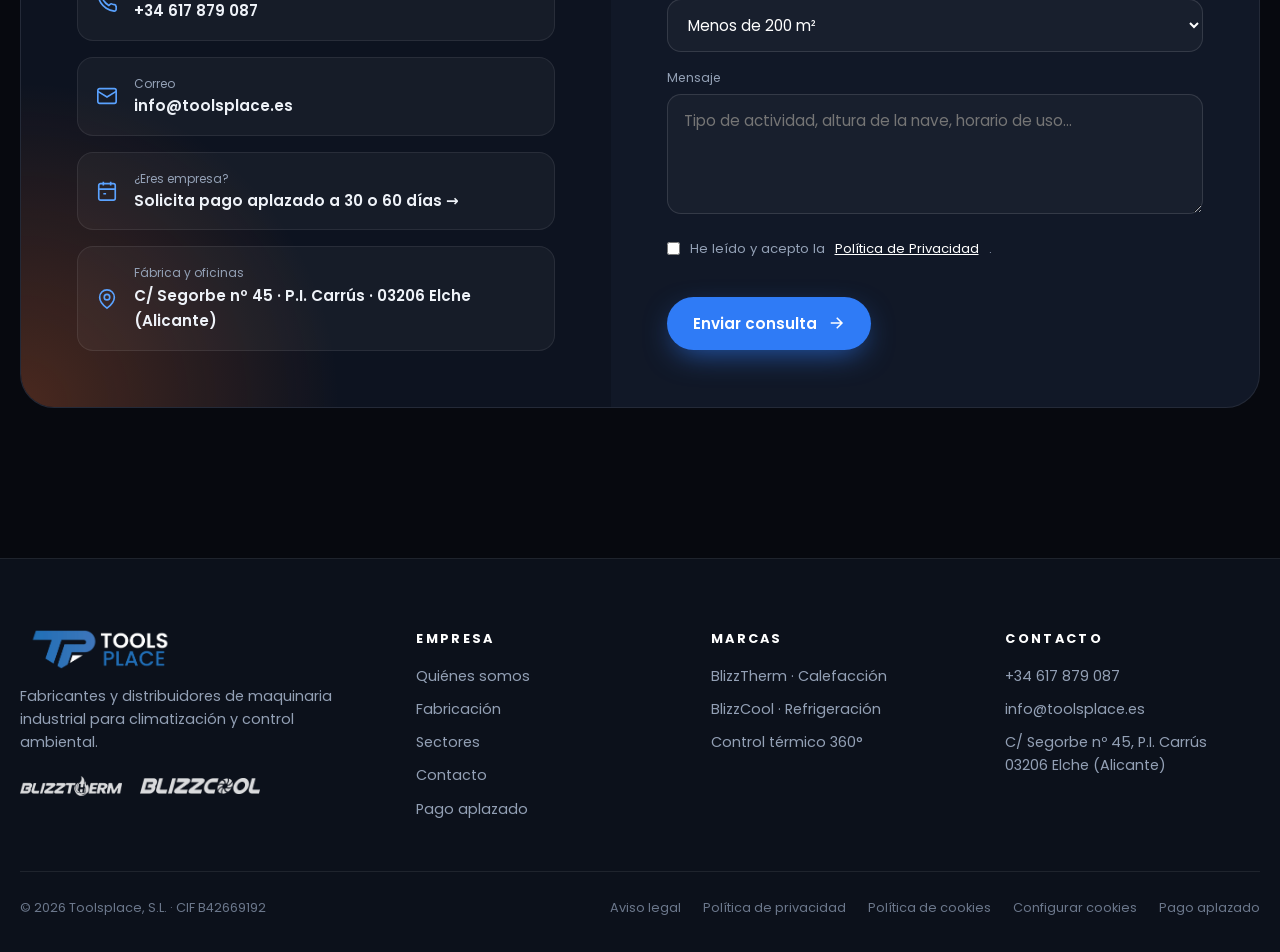
==== commit 51dc5361: "Colores del dial por temperatura, fotos en WebP y tipografía local - Control 360°: el número y el ar" ====
--- a/index.html
+++ b/index.html
@@ -5,9 +5,7 @@
 <meta name="viewport" content="width=device-width, initial-scale=1">
 <title>Tools Place | Fabricantes de climatización industrial · BlizzTherm y BlizzCool</title>
 <meta name="description" content="Tools Place, S.L. es el fabricante detrás de BlizzTherm (calefacción industrial) y BlizzCool (refrigeración y ventilación industrial). Control térmico 360° para naves, talleres y grandes espacios.">
-<link rel="preconnect" href="https://fonts.googleapis.com">
-<link rel="preconnect" href="https://fonts.gstatic.com" crossorigin>
-<link href="https://fonts.googleapis.com/css2?family=Poppins:wght@300;400;500;600;700;800;900&display=swap" rel="stylesheet">
+<link rel="stylesheet" href="assets/css/fonts.css">
 <style>
 :root{
   --bg:#07090F;
@@ -369,7 +367,7 @@
 <section class="sec" id="fabricantes">
   <div class="wrap maker">
     <div class="maker-visual rv" id="mv">
-      <img src="assets/img/Section-2-scaled-1-1024x572.png" alt="Planta industrial Tools Place" loading="lazy" onerror="this.style.display='none'">
+      <img src="assets/img/Section-2-scaled-1-1024x572.webp" alt="Planta industrial Tools Place" loading="lazy" onerror="this.style.display='none'">
       <div class="badge-float">
         <div class="ico"><svg width="24" height="24" viewBox="0 0 24 24" fill="none" stroke="#fff" stroke-width="2"><path d="M2 20h20M4 20V9l5 3V9l5 3V5l6 4v11"/></svg></div>
         <div><strong>Fabricante directo</strong><small>Sin intermediarios: de nuestra planta a tu nave.</small></div>
@@ -464,8 +462,8 @@
       <div class="dial">
         <svg viewBox="0 0 400 400" aria-hidden="true">
           <defs>
-            <linearGradient id="dg" x1="0" y1="1" x2="1" y2="0">
-              <stop offset="0" stop-color="#7AB35B"/><stop offset=".35" stop-color="#6B8DC8"/><stop offset=".6" stop-color="#9aa6b8"/><stop offset=".8" stop-color="#E8611A"/><stop offset="1" stop-color="#B8181F"/>
+            <linearGradient id="dg" x1="0" y1="0" x2="1" y2="0" gradientTransform="rotate(-135 .5 .5)">
+              <stop offset=".1" stop-color="#7AB35B"/><stop offset=".3" stop-color="#6B8DC8"/><stop offset=".5" stop-color="#9aa6b8"/><stop offset=".7" stop-color="#E8611A"/><stop offset=".9" stop-color="#B8181F"/>
             </linearGradient>
             <filter id="gl"><feGaussianBlur stdDeviation="6"/></filter>
           </defs>
@@ -510,7 +508,7 @@
     <span class="eyebrow rv">Sectores</span>
     <h2 class="rv d1" style="margin-top:18px">Donde trabajan nuestros equipos</h2>
     <div class="sectors">
-      <div class="sector big rv"><div class="img" style="background-image:url('assets/img/Section-1-scaled-1-1536x857.png')"></div><div><div class="chips"><i class="chip c"></i><i class="chip h"></i></div><h4>Naves industriales y fábricas</h4><small>Calefacción en invierno, refrigeración en verano.</small></div></div>
+      <div class="sector big rv"><div class="img" style="background-image:url('assets/img/Section-1-scaled-1-1536x857.webp')"></div><div><div class="chips"><i class="chip c"></i><i class="chip h"></i></div><h4>Naves industriales y fábricas</h4><small>Calefacción en invierno, refrigeración en verano.</small></div></div>
       <div class="sector rv d1"><div class="img" style="background-image:url('assets/img/Muelle-de-Carga.webp')"></div><div><div class="chips"><i class="chip c"></i><i class="chip h"></i></div><h4>Logística</h4><small>Almacenes y muelles de carga</small></div></div>
       <div class="sector rv d2"><div class="img" style="background-image:url('assets/img/Calor-a-gas.webp')"></div><div><div class="chips"><i class="chip h"></i></div><h4>Talleres</h4><small>Calor rápido y uniforme</small></div></div>
       <div class="sector rv d1"><div class="img" style="background-image:url('assets/img/Aeropuerto.avif')"></div><div><div class="chips"><i class="chip c"></i></div><h4>Grandes superficies</h4><small>Retail, eventos y hostelería</small></div></div>
@@ -684,12 +682,12 @@
   l.setAttribute('stroke','rgba(255,255,255,'+(i%5?.12:.35)+')');l.setAttribute('stroke-width',i%5?1:2);ticks.appendChild(l)}
 const range=document.getElementById('range'),dT=document.getElementById('dialT'),dL=document.getElementById('dialL'),reco=document.getElementById('reco');
 const R=[
-  {max:5,  lbl:'Frío extremo', col:'#FFA06A', who:'BlizzTherm', h:'Cañones de calor a gas o gasóleo', p:'Máxima potencia para calentar rápido naves grandes, obras y espacios abiertos a muy baja temperatura.', links:[['Ver cañones a gas','https://blizztherm.es/canon-calor-industrial/gas/'],['Ver cañones a gasóleo','https://blizztherm.es/canon-calor-industrial/gasoil/']]},
-  {max:14, lbl:'Frío',         col:'#FFA06A', who:'BlizzTherm', h:'Calefactores por infrarrojos', p:'Calor directo sobre personas y superficies, ideal para talleres y naves altas donde calentar el aire no compensa.', links:[['Ver calefactores por infrarrojos','https://blizztherm.es/calefactor-infrarrojos-industrial/']]},
-  {max:19, lbl:'Fresco',       col:'#FFC08A', who:'BlizzTherm', h:'Calefactores eléctricos industriales', p:'De 5.000 W a 20 kW, portátiles y con termostato de precisión para mantener el confort sin disparar el consumo.', links:[['Ver calefactores eléctricos','https://blizztherm.es/calefactor-industrial-electrico/']]},
+  {max:5,  lbl:'Frío extremo', col:'#8FB4F0', who:'BlizzTherm', h:'Cañones de calor a gas o gasóleo', p:'Máxima potencia para calentar rápido naves grandes, obras y espacios abiertos a muy baja temperatura.', links:[['Ver cañones a gas','https://blizztherm.es/canon-calor-industrial/gas/'],['Ver cañones a gasóleo','https://blizztherm.es/canon-calor-industrial/gasoil/']]},
+  {max:14, lbl:'Frío',         col:'#A9C3F0', who:'BlizzTherm', h:'Calefactores por infrarrojos', p:'Calor directo sobre personas y superficies, ideal para talleres y naves altas donde calentar el aire no compensa.', links:[['Ver calefactores por infrarrojos','https://blizztherm.es/calefactor-infrarrojos-industrial/']]},
+  {max:19, lbl:'Fresco',       col:'#C9D8F2', who:'BlizzTherm', h:'Calefactores eléctricos industriales', p:'De 5.000 W a 20 kW, portátiles y con termostato de precisión para mantener el confort sin disparar el consumo.', links:[['Ver calefactores eléctricos','https://blizztherm.es/calefactor-industrial-electrico/']]},
   {max:25, lbl:'Confort',      col:'#ffffff', who:'Tools Place', h:'Tu espacio está en su punto', p:'Aun así, prepárate para la próxima temporada: con BlizzTherm y BlizzCool cubres el invierno y el verano con un solo proveedor.', links:[['Planificar con un técnico','#contacto']]},
-  {max:31, lbl:'Calor',        col:'#A9C3F0', who:'BlizzCool', h:'Ventiladores industriales', p:'Movimiento de aire de gran caudal para reducir la sensación térmica en naves, gimnasios y almacenes.', links:[['Ver ventiladores industriales','https://blizzcool.es/ventilador-industrial/'],['Ventiladores de techo HVLS','https://blizzcool.es/ventilador-industrial/de-techo/']]},
-  {max:99, lbl:'Calor extremo',col:'#A9C3F0', who:'BlizzCool', h:'Climatizadores evaporativos', p:'Reducen la temperatura de forma natural con bajo consumo. El BC 395 mueve hasta 345 m³/min.', links:[['Ver climatizadores evaporativos','https://blizzcool.es/climatizador-evaporativo-industrial/'],['Nebulizadores','https://blizzcool.es/nebulizadores/']]}
+  {max:31, lbl:'Calor',        col:'#FFC08A', who:'BlizzCool', h:'Ventiladores industriales', p:'Movimiento de aire de gran caudal para reducir la sensación térmica en naves, gimnasios y almacenes.', links:[['Ver ventiladores industriales','https://blizzcool.es/ventilador-industrial/'],['Ventiladores de techo HVLS','https://blizzcool.es/ventilador-industrial/de-techo/']]},
+  {max:99, lbl:'Calor extremo',col:'#FFA06A', who:'BlizzCool', h:'Climatizadores evaporativos', p:'Reducen la temperatura de forma natural con bajo consumo. El BC 395 mueve hasta 345 m³/min.', links:[['Ver climatizadores evaporativos','https://blizzcool.es/climatizador-evaporativo-industrial/'],['Nebulizadores','https://blizzcool.es/nebulizadores/']]}
 ];
 function upd(){
   const v=+range.value, p=(v+5)/50;
--- a/assets/css/fonts.css
+++ b/assets/css/fonts.css
@@ -0,0 +1,7 @@
+/* Poppins (SIL Open Font License) · alojada localmente, subconjunto latin */
+@font-face{font-family:'Poppins';font-style:normal;font-weight:400;font-display:swap;src:url('../fonts/poppins-400.woff2') format('woff2');unicode-range:U+0000-00FF, U+0131, U+0152-0153, U+02BB-02BC, U+02C6, U+02DA, U+02DC, U+0304, U+0308, U+0329, U+2000-206F, U+20AC, U+2122, U+2191, U+2193, U+2212, U+2215, U+FEFF, U+FFFD}
+@font-face{font-family:'Poppins';font-style:normal;font-weight:500;font-display:swap;src:url('../fonts/poppins-500.woff2') format('woff2');unicode-range:U+0000-00FF, U+0131, U+0152-0153, U+02BB-02BC, U+02C6, U+02DA, U+02DC, U+0304, U+0308, U+0329, U+2000-206F, U+20AC, U+2122, U+2191, U+2193, U+2212, U+2215, U+FEFF, U+FFFD}
+@font-face{font-family:'Poppins';font-style:normal;font-weight:600;font-display:swap;src:url('../fonts/poppins-600.woff2') format('woff2');unicode-range:U+0000-00FF, U+0131, U+0152-0153, U+02BB-02BC, U+02C6, U+02DA, U+02DC, U+0304, U+0308, U+0329, U+2000-206F, U+20AC, U+2122, U+2191, U+2193, U+2212, U+2215, U+FEFF, U+FFFD}
+@font-face{font-family:'Poppins';font-style:normal;font-weight:700;font-display:swap;src:url('../fonts/poppins-700.woff2') format('woff2');unicode-range:U+0000-00FF, U+0131, U+0152-0153, U+02BB-02BC, U+02C6, U+02DA, U+02DC, U+0304, U+0308, U+0329, U+2000-206F, U+20AC, U+2122, U+2191, U+2193, U+2212, U+2215, U+FEFF, U+FFFD}
+@font-face{font-family:'Poppins';font-style:normal;font-weight:800;font-display:swap;src:url('../fonts/poppins-800.woff2') format('woff2');unicode-range:U+0000-00FF, U+0131, U+0152-0153, U+02BB-02BC, U+02C6, U+02DA, U+02DC, U+0304, U+0308, U+0329, U+2000-206F, U+20AC, U+2122, U+2191, U+2193, U+2212, U+2215, U+FEFF, U+FFFD}
+@font-face{font-family:'Poppins';font-style:normal;font-weight:900;font-display:swap;src:url('../fonts/poppins-900.woff2') format('woff2');unicode-range:U+0000-00FF, U+0131, U+0152-0153, U+02BB-02BC, U+02C6, U+02DA, U+02DC, U+0304, U+0308, U+0329, U+2000-206F, U+20AC, U+2122, U+2191, U+2193, U+2212, U+2215, U+FEFF, U+FFFD}
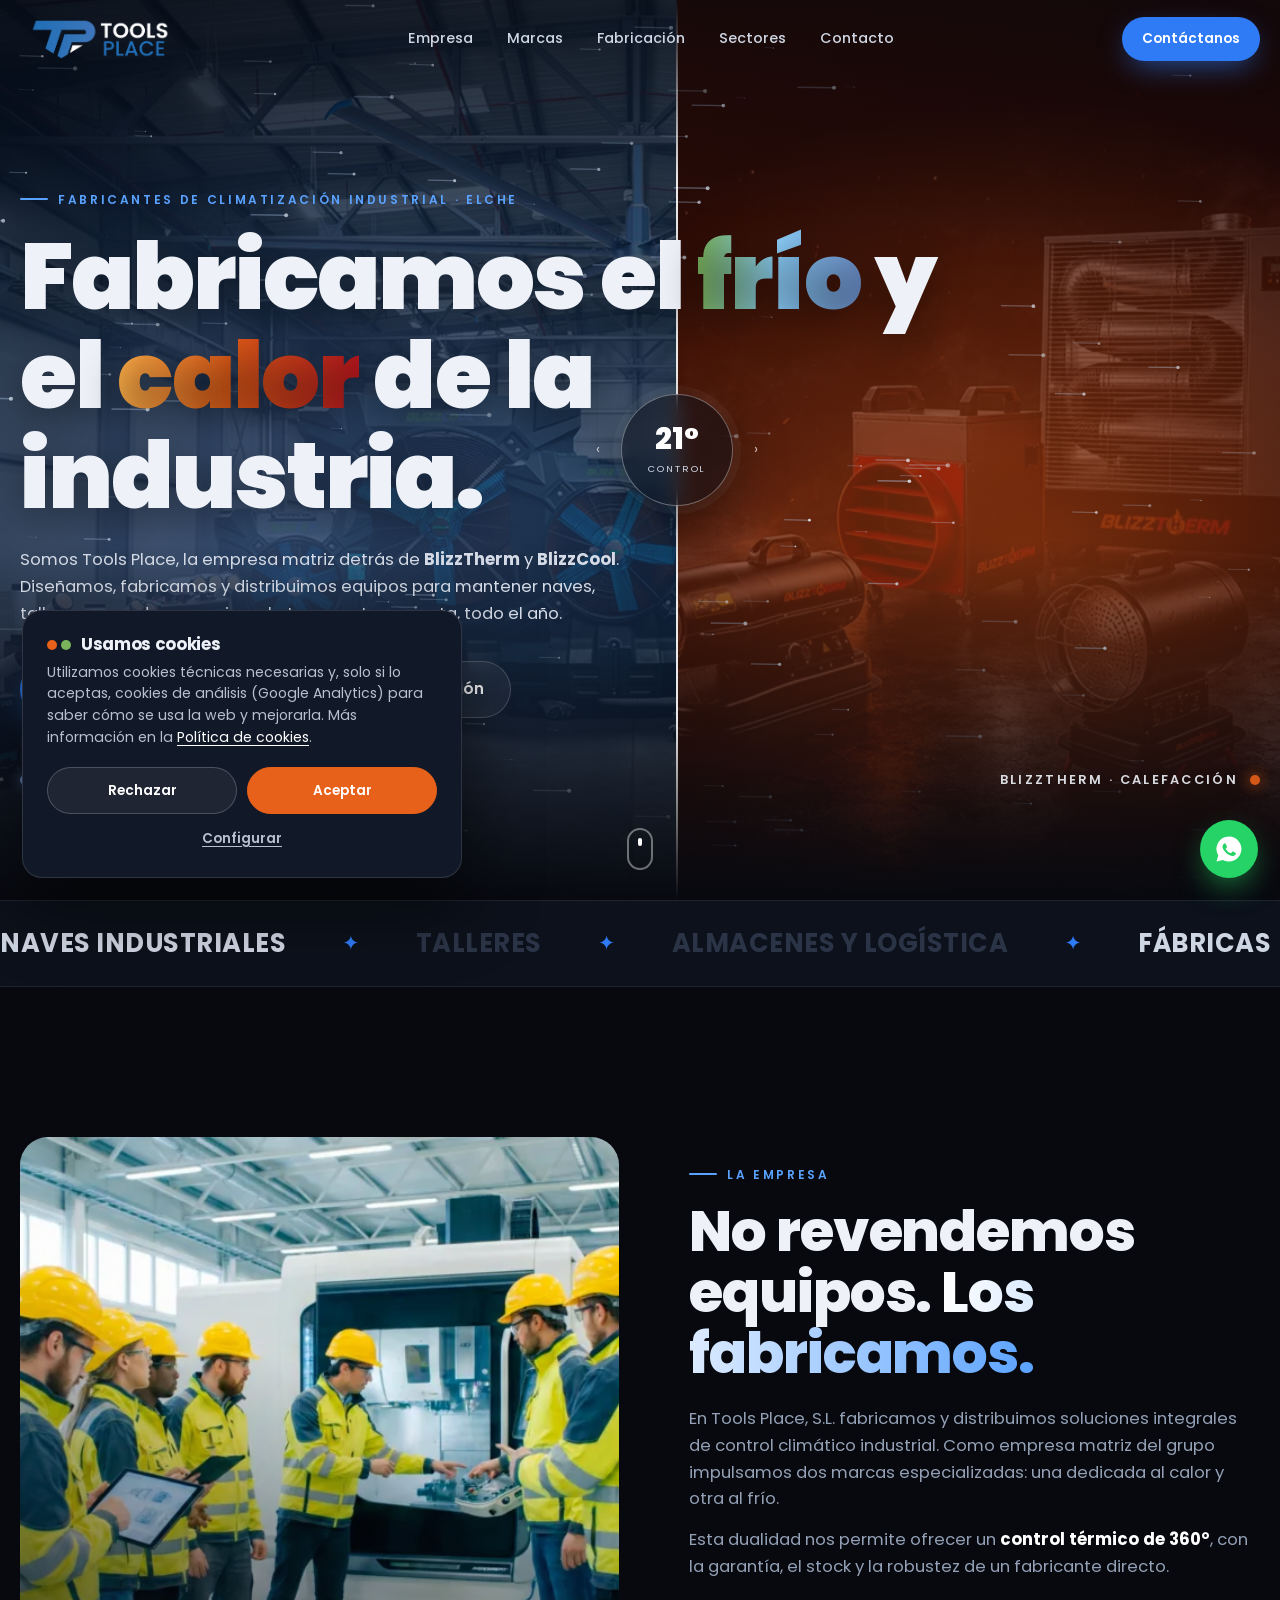
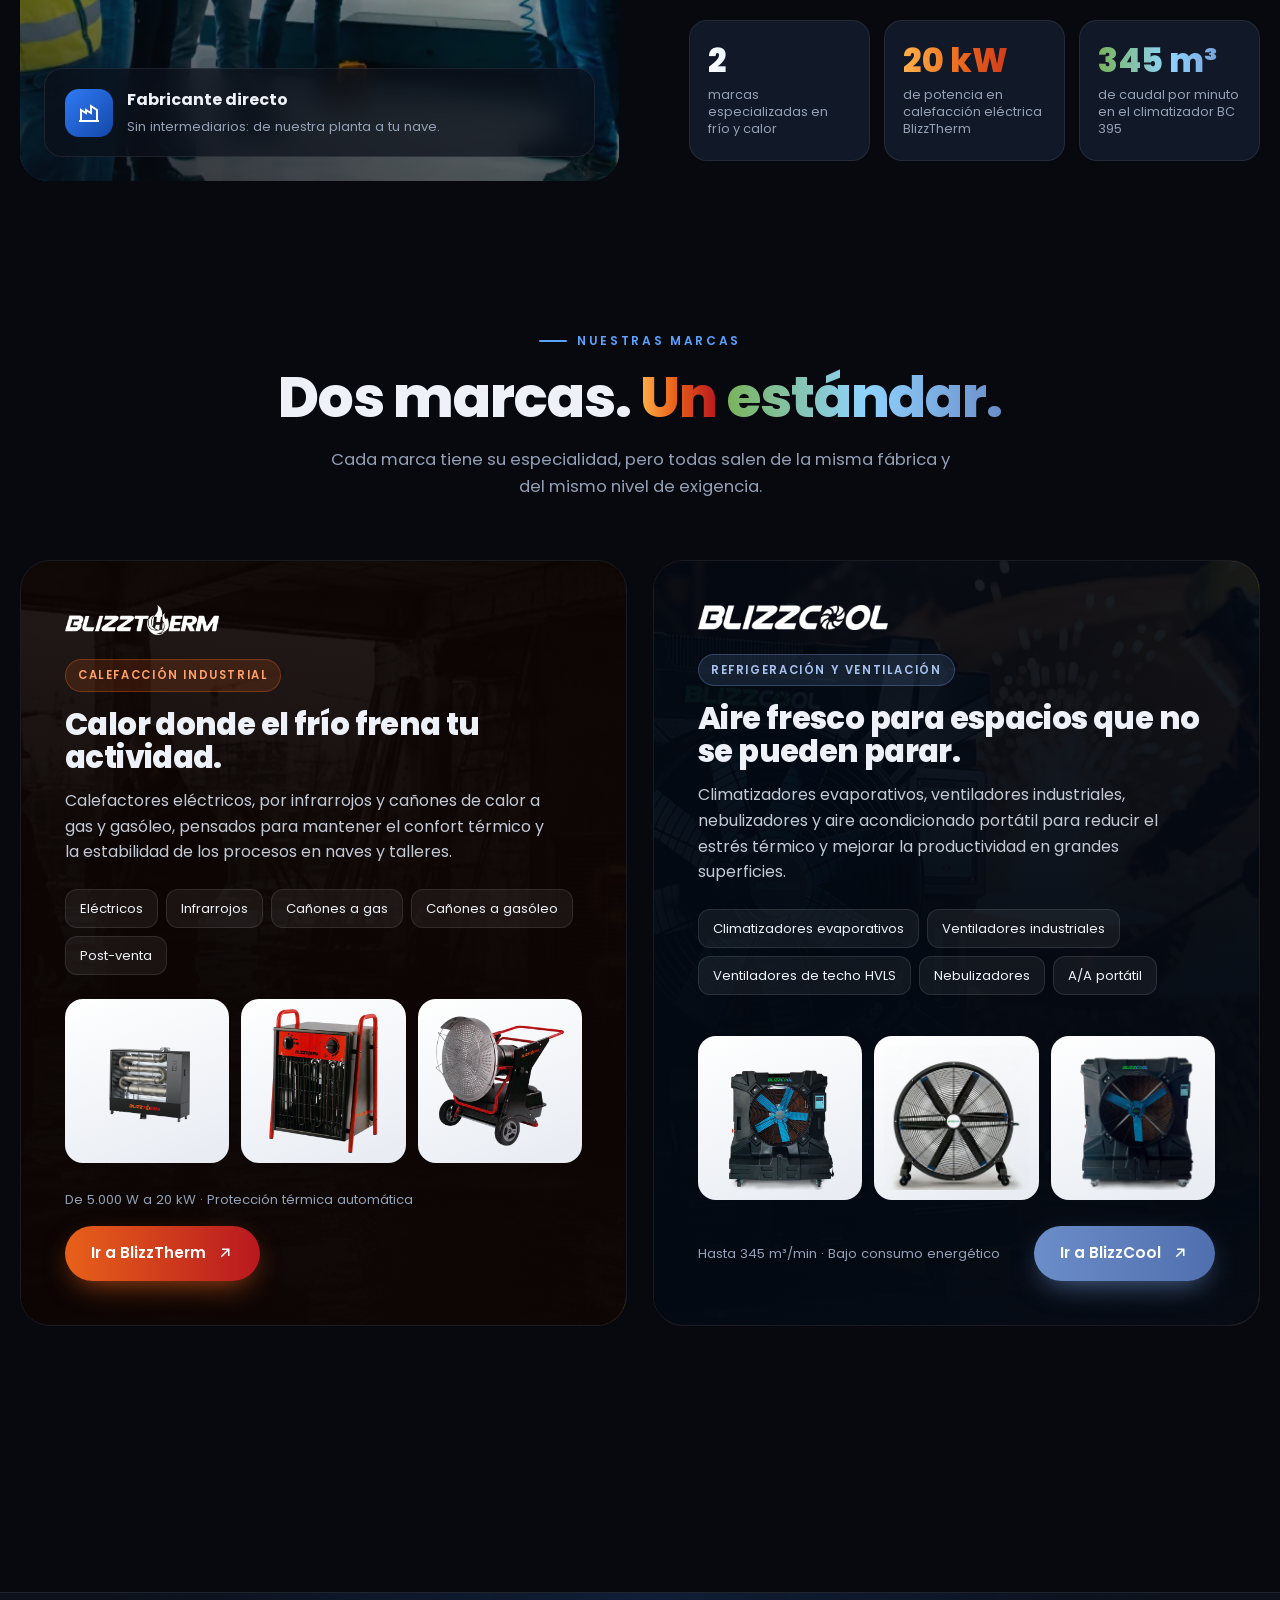
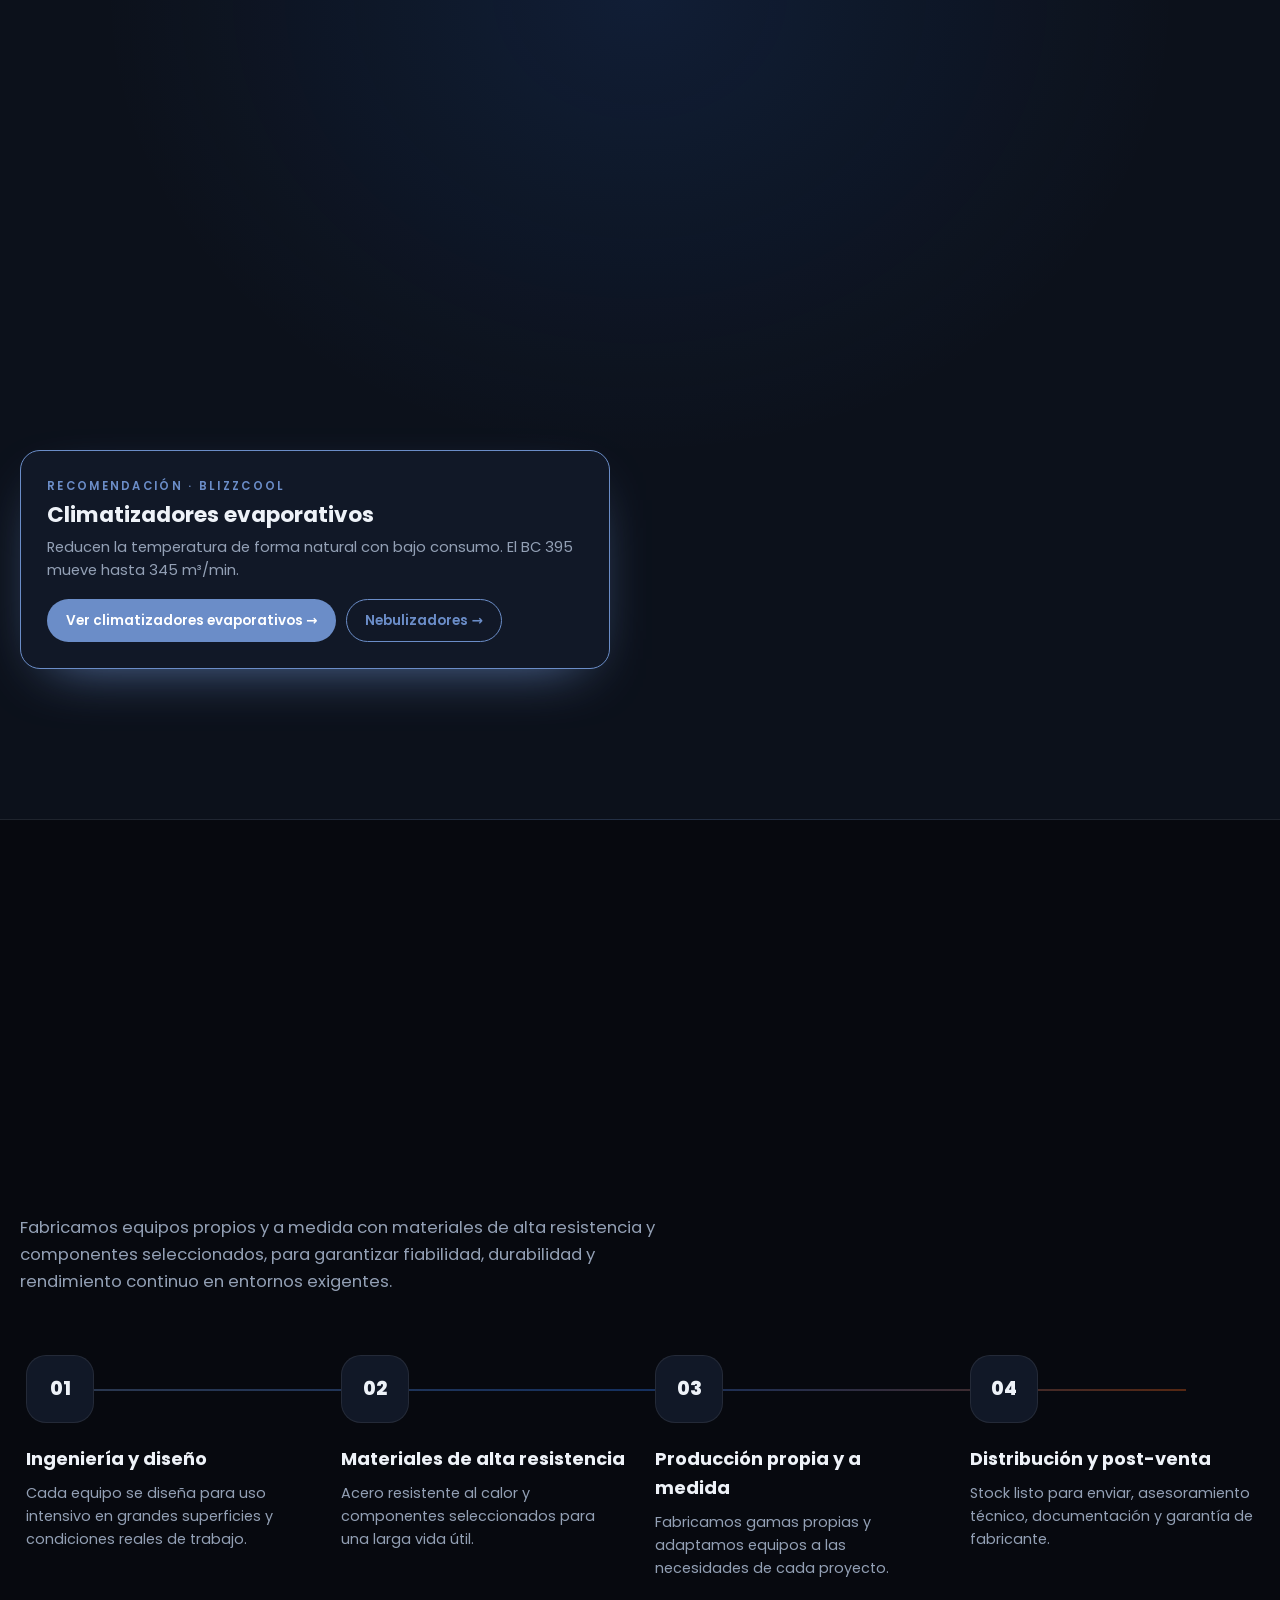
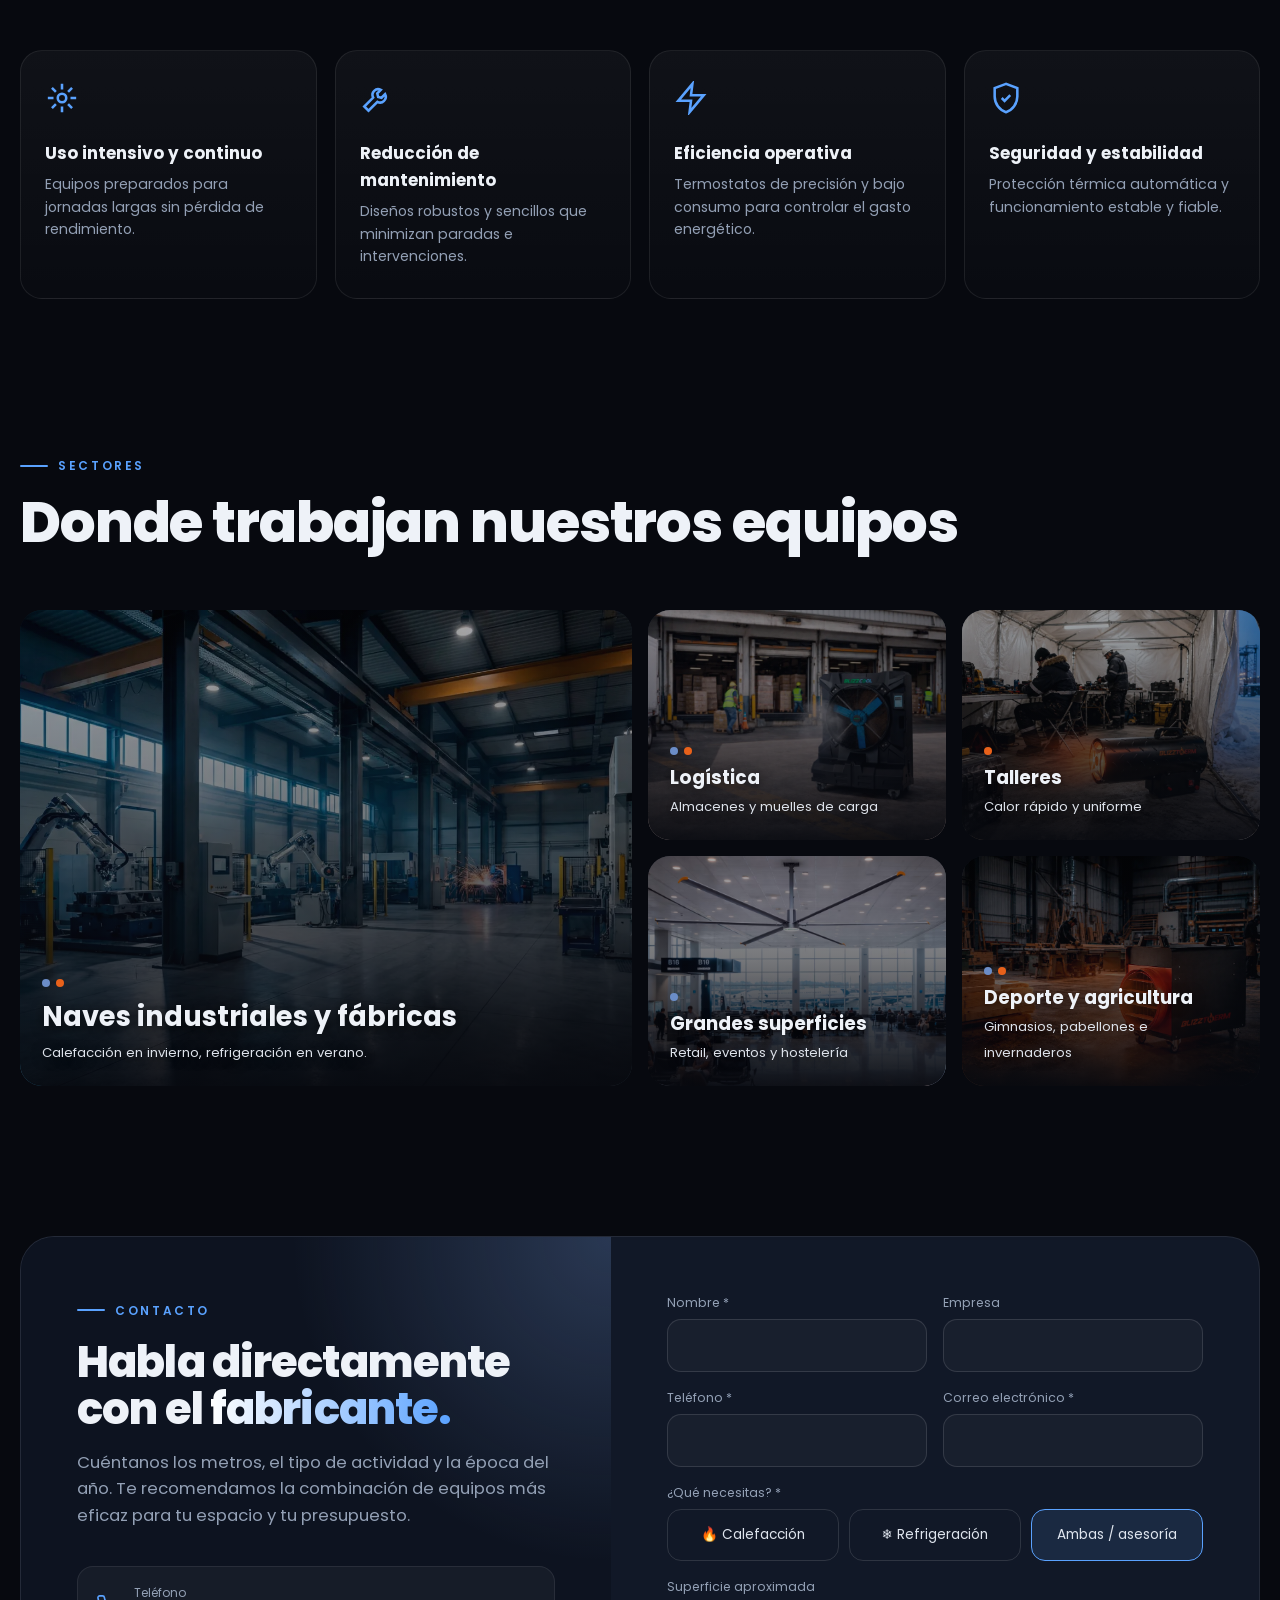
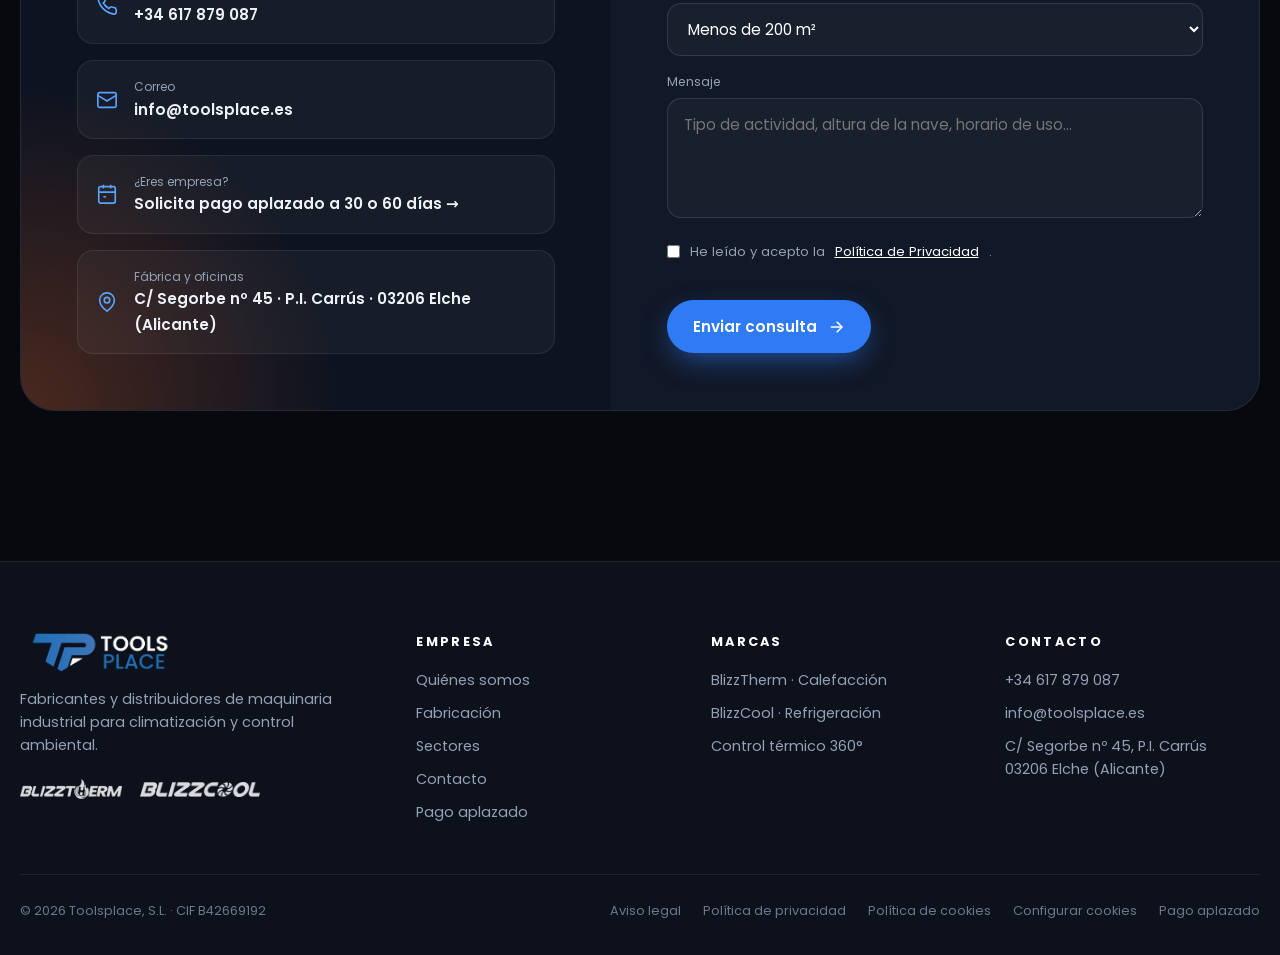
==== commit 1ae6cf8a: "Portada adaptada a móvil y barras táctiles - Hero en móvil: el alto lo marca el contenido; control y" ====
--- a/index.html
+++ b/index.html
@@ -176,17 +176,28 @@
 
 /* ---------- 360 ---------- */
 .dial-sec{background:radial-gradient(60% 80% at 50% 0%,rgba(47,123,246,.12),transparent 70%),var(--bg-2);border-block:1px solid var(--line);overflow:hidden}
-.dial-grid{display:grid;grid-template-columns:1fr 1fr;gap:60px;align-items:center}
+.dial-grid{display:grid;grid-template-columns:1fr 1fr;grid-template-areas:"head dial" "ctrl dial" "reco dial";column-gap:60px;align-items:center}
+.dial-head{grid-area:head;align-self:end}.dial-ctrl{grid-area:ctrl}.dial-grid .reco{grid-area:reco;align-self:start}.dial-wrap{grid-area:dial}
 .dial-wrap{position:relative;display:grid;place-items:center}
 .dial{width:min(460px,100%);aspect-ratio:1;position:relative}
 .dial svg{width:100%;height:100%;overflow:visible}
 .dial-center{position:absolute;inset:0;display:grid;place-items:center;text-align:center}
 .dial-center b{font-size:clamp(3rem,7vw,5rem);font-weight:900;line-height:1;font-variant-numeric:tabular-nums;transition:color .3s}
 .dial-center small{display:block;color:var(--muted);letter-spacing:.2em;text-transform:uppercase;font-size:.7rem;margin-top:8px}
-.range{width:100%;margin-top:26px;-webkit-appearance:none;appearance:none;height:10px;border-radius:10px;background:linear-gradient(90deg,var(--cool-2),var(--cool) 30%,#9aa6b8 50%,var(--heat) 70%,var(--heat-2));outline:none}
+.range{width:100%;margin-top:26px;touch-action:pan-y;-webkit-appearance:none;appearance:none;height:10px;border-radius:10px;background:linear-gradient(90deg,var(--cool-2),var(--cool) 30%,#9aa6b8 50%,var(--heat) 70%,var(--heat-2));outline:none}
 .range::-webkit-slider-thumb{-webkit-appearance:none;width:28px;height:28px;border-radius:50%;background:#fff;border:4px solid var(--bg);box-shadow:0 0 0 2px #fff,0 6px 18px rgba(0,0,0,.5);cursor:grab}
 .range::-moz-range-thumb{width:22px;height:22px;border-radius:50%;background:#fff;border:4px solid var(--bg);cursor:grab}
 .range-labels{display:flex;justify-content:space-between;color:var(--muted);font-size:.75rem;margin-top:10px}
+.xr{position:relative;display:block;padding:11px 0;cursor:pointer;touch-action:pan-y;-webkit-tap-highlight-color:transparent;-webkit-user-select:none;user-select:none;--xt:28px}
+.xr>input{pointer-events:none;margin:0!important;display:block}
+.xr>input::-webkit-slider-thumb{opacity:0}
+.xr>input::-moz-range-thumb{opacity:0}
+.xr-thumb{position:absolute;top:50%;left:calc(var(--xt) / 2 + var(--xp,0) * (100% - var(--xt)));width:var(--xt);height:var(--xt);box-sizing:border-box;border-radius:50%;background:#fff;border:4px solid var(--bg);box-shadow:0 0 0 2px #fff,0 6px 18px rgba(0,0,0,.5);transform:translate(-50%,-50%);pointer-events:none}
+.xr:focus-within .xr-thumb{box-shadow:0 0 0 2px #fff,0 0 0 7px rgba(255,255,255,.25),0 6px 18px rgba(0,0,0,.5)}
+@media (max-width:640px){.xr{--xt:34px;padding:14px 0}}
+.dial-ctrl .xr{margin-top:15px}
+@media (max-width:1024px){.dial-ctrl .xr{margin-top:7px}}
+
 .reco{margin-top:30px;padding:26px;border-radius:20px;background:var(--panel);border:1px solid var(--line);min-height:170px;transition:border-color .4s,box-shadow .4s}
 .reco .who{font-size:.72rem;letter-spacing:.2em;text-transform:uppercase;font-weight:600}
 .reco h4{font-size:1.35rem;margin:6px 0 8px;line-height:1.2}
@@ -273,7 +284,11 @@
 
 /* ---------- RESPONSIVE ---------- */
 @media (max-width:1024px){
-  .maker,.dial-grid,.contact{grid-template-columns:1fr}
+  .maker,.contact{grid-template-columns:1fr}
+  .dial-grid{grid-template-columns:1fr;grid-template-areas:"head" "dial" "ctrl" "reco"}
+  .dial-head{text-align:center}.dial-head .lead{margin-inline:auto}
+  .dial-wrap{margin:24px 0 -30px}.dial{width:min(320px,72vw)}
+  .dial-ctrl,.dial-grid .reco{max-width:560px;width:100%;justify-self:center}.dial-ctrl .range{margin-top:18px}
   .brands{grid-template-columns:1fr}
   .process,.values{grid-template-columns:1fr 1fr}
   .process::before{display:none}
@@ -287,9 +302,15 @@
 }
 @media (max-width:640px){
   .wrap{width:calc(100% - 32px)}
-  .hero{min-height:680px}
-  .knob{width:88px;height:88px}.knob b{font-size:1.4rem}
-  .hero-labels{bottom:90px}
+  /* hero en móvil: el alto lo marca el contenido; control y etiquetas debajo de los botones */
+  .hero{height:auto;min-height:100svh;display:flex;flex-direction:column}
+  .hero-content{position:relative;inset:auto;flex:1;justify-content:flex-start;padding:112px 0 232px}
+  .hero h1{font-size:clamp(2.3rem,11vw,3rem);margin:14px 0 16px}
+  .hero p.lead{font-size:.98rem}
+  .hero-cta{margin-top:26px;flex-direction:column;align-items:stretch}.hero-cta .btn{justify-content:center}
+  .knob{top:auto;bottom:108px;transform:translate(-50%,0);width:84px;height:84px}.knob b{font-size:1.35rem}.knob .arrows{inset:-22px}
+  .hero-labels{bottom:44px}.hlabel{font-size:.66rem;letter-spacing:.12em;gap:8px}
+  .scroll-hint{display:none}
   .brand{padding:28px;min-height:auto}
   .stats{grid-template-columns:1fr 1fr}
   .process,.values,.sectors{grid-template-columns:1fr}
@@ -297,6 +318,12 @@
   form,.contact-info{padding:30px 22px}
   form{grid-template-columns:1fr}
   .choice{grid-template-columns:1fr}
+  .dial-head .eyebrow{letter-spacing:.16em}.dial-head .eyebrow::before{display:none}
+  .dial{width:min(250px,68vw)}
+  .dial-center b{font-size:clamp(2.6rem,14vw,3.4rem)}.dial-center small{font-size:.62rem}
+  .range{height:12px}.range::-webkit-slider-thumb{width:34px;height:34px}.range::-moz-range-thumb{width:26px;height:26px}
+  .reco{padding:20px;margin-top:22px;min-height:0}.reco h4{font-size:1.18rem}
+  .reco-links{flex-direction:column}.reco-links a{text-align:center;padding:13px 18px}
   .fgrid{grid-template-columns:1fr}
 }
 @media (prefers-reduced-motion:reduce){
@@ -450,14 +477,16 @@
 <!-- ============ CONTROL 360 ============ -->
 <section class="sec dial-sec" id="control">
   <div class="wrap dial-grid">
-    <div>
+    <div class="dial-head">
       <span class="eyebrow rv">Control térmico 360°</span>
       <h2 class="rv d1">¿Qué temperatura tiene hoy tu nave?</h2>
       <p class="lead rv d2">Mueve el control y te decimos qué familia de equipos encaja. Frío o calor, verano o invierno: siempre hay una marca del grupo preparada.</p>
-      <input type="range" min="-5" max="45" value="32" class="range rv d3" id="range" aria-label="Temperatura del espacio">
+    </div>
+    <div class="dial-ctrl rv d3">
+      <input type="range" min="-5" max="45" value="32" class="range" id="range" aria-label="Temperatura del espacio">
       <div class="range-labels"><span>-5 °C</span><span>20 °C</span><span>45 °C</span></div>
-      <div class="reco" id="reco"></div>
-    </div>
+    </div>
+    <div class="reco" id="reco"></div>
     <div class="dial-wrap rv d2">
       <div class="dial">
         <svg viewBox="0 0 400 400" aria-hidden="true">
@@ -699,6 +728,25 @@
   reco.style.borderColor=accent;reco.style.boxShadow=`0 20px 60px -30px ${accent}`;
   reco.innerHTML=`<div class="who" style="color:${accent}">Recomendación · ${r.who}</div><h4>${r.h}</h4><p>${r.p}</p><div class="reco-links">${r.links.map(([t,u],i)=>`<a class="${i?'sec':''}" href="${u}" ${u.startsWith('http')?'target="_blank" rel="noopener"':''} style="${i?`color:${accent};border-color:${accent}`:`background:${accent};color:${r.who==='Tools Place'?'#07090F':'#fff'}`}">${t} →</a>`).join('')}</div>`;
 }
+/* barra propia: la bola la dibujamos nosotros (siempre centrada) y el toque, el arrastre y el clic
+   funcionan igual en ordenador, Android e iPhone. El <input> nativo queda debajo, invisible, para el teclado. */
+function xRange(input){
+  const w=document.createElement('span'),th=document.createElement('span');
+  w.className='xr';th.className='xr-thumb';input.parentNode.insertBefore(w,input);w.appendChild(input);w.appendChild(th);
+  const min=+input.min,max=+input.max,step=+input.step||1;
+  const pos=()=>w.style.setProperty('--xp',(input.value-min)/(max-min));
+  const set=x=>{const b=input.getBoundingClientRect(),t=th.offsetWidth,p=Math.min(1,Math.max(0,(x-b.left-t/2)/(b.width-t))),v=Math.round((min+p*(max-min))/step)*step;
+    if(+input.value!==v){input.value=v;input.dispatchEvent(new Event('input',{bubbles:true}))}pos()};
+  let drag=false,sx=0,sy=0,lock=null;
+  w.addEventListener('pointerdown',e=>{if(e.button>0)return;drag=true;try{w.setPointerCapture(e.pointerId)}catch(_){}set(e.clientX);input.focus({preventScroll:true})});
+  w.addEventListener('pointermove',e=>{if(drag)set(e.clientX)});
+  ['pointerup','pointercancel'].forEach(n=>w.addEventListener(n,()=>drag=false));
+  /* iPhone: si Safari cancela el puntero, seguimos con los eventos táctiles; el gesto vertical sigue haciendo scroll */
+  w.addEventListener('touchstart',e=>{const t=e.touches[0];sx=t.clientX;sy=t.clientY;lock=null;set(sx)},{passive:true});
+  w.addEventListener('touchmove',e=>{const t=e.touches[0];if(lock===null)lock=Math.abs(t.clientX-sx)>=Math.abs(t.clientY-sy);if(lock){e.preventDefault();set(t.clientX)}},{passive:false});
+  input.addEventListener('input',pos);pos();
+}
+xRange(range);
 range.addEventListener('input',upd);upd();
 
 /* Envío de formularios (FormSubmit) */
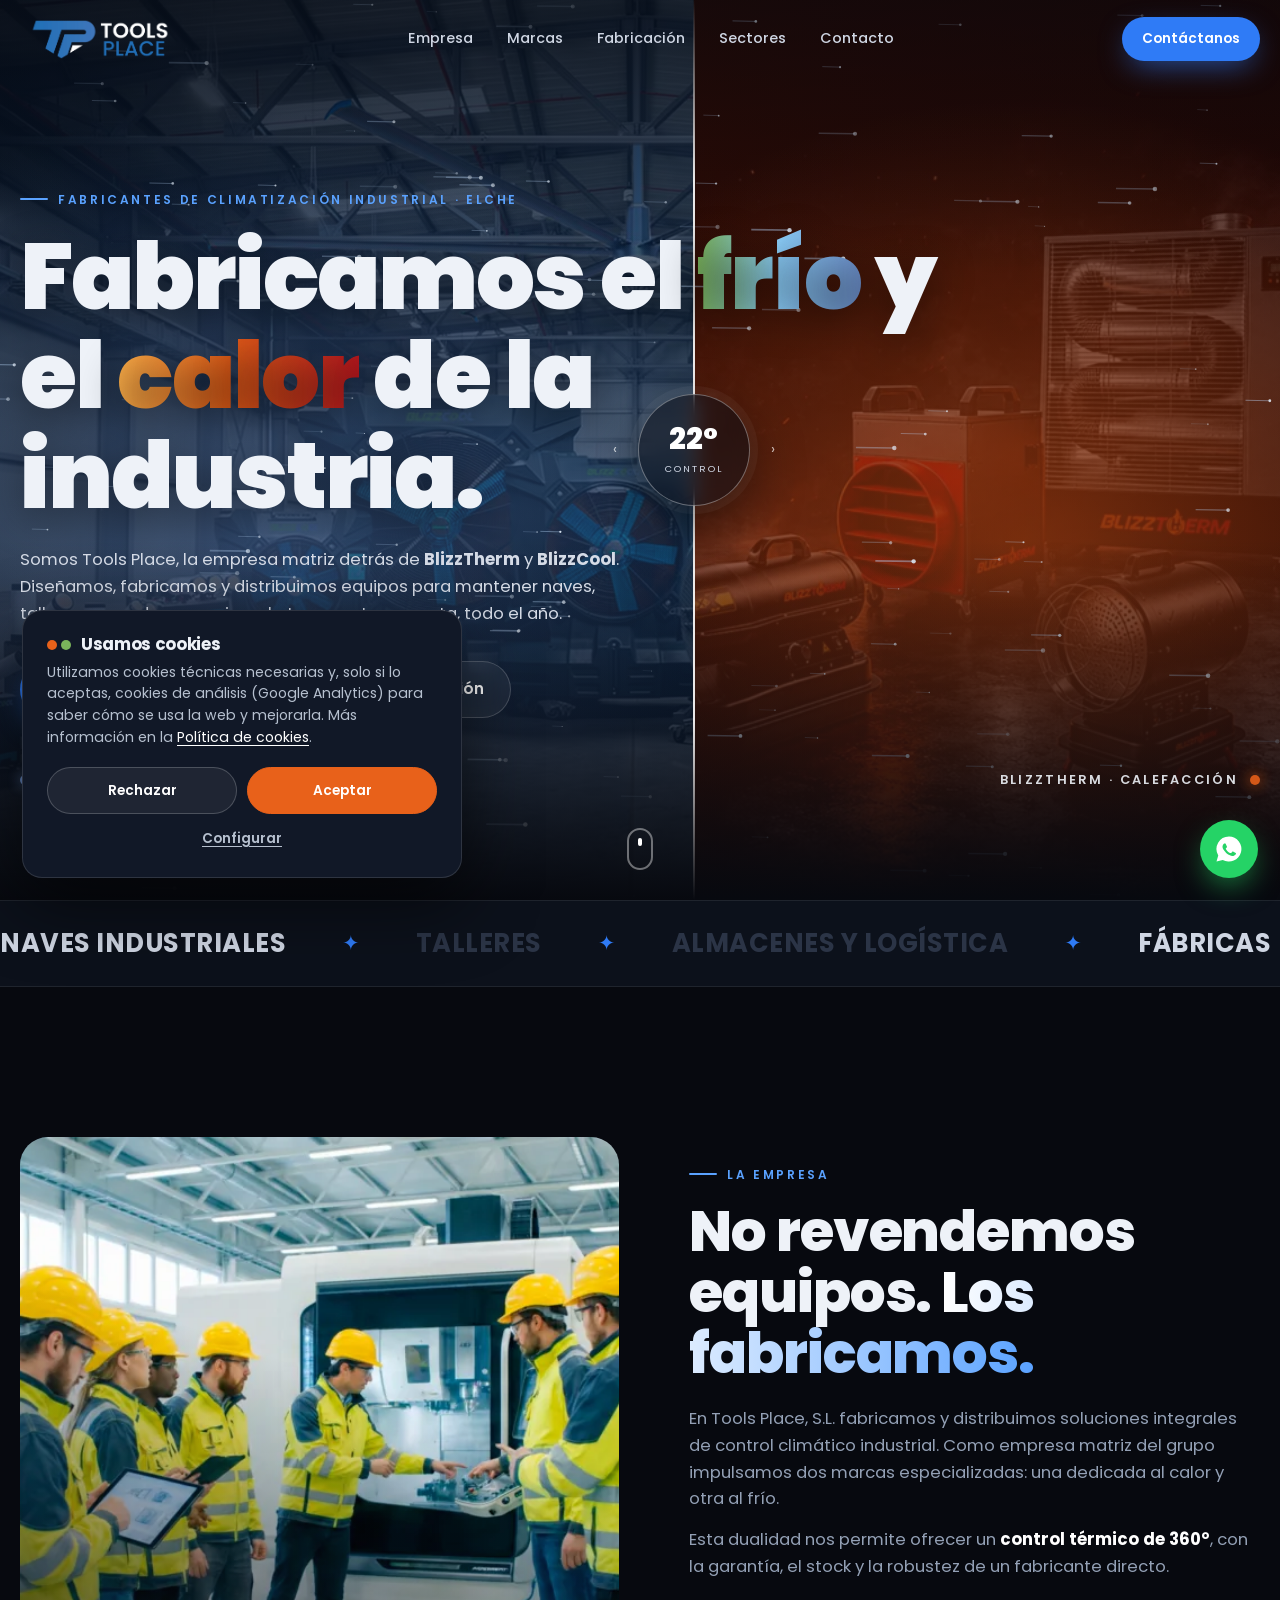
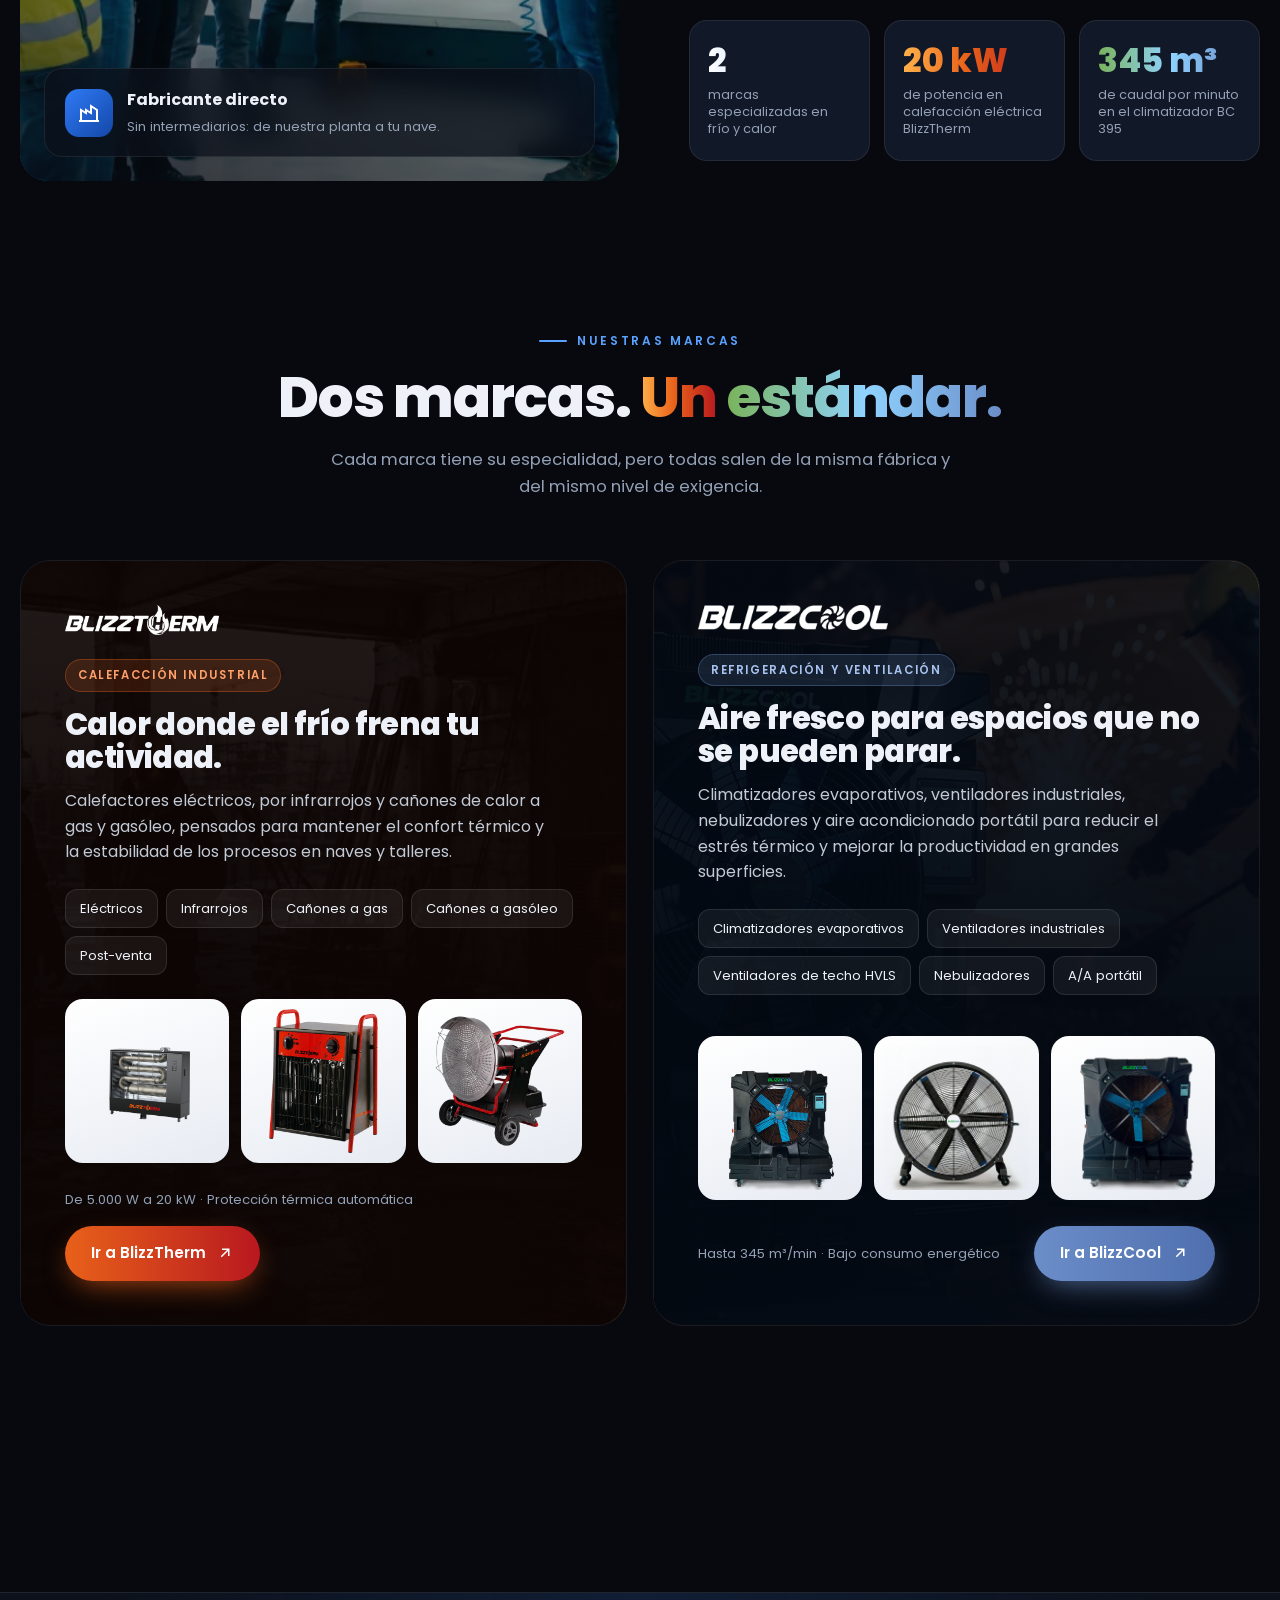
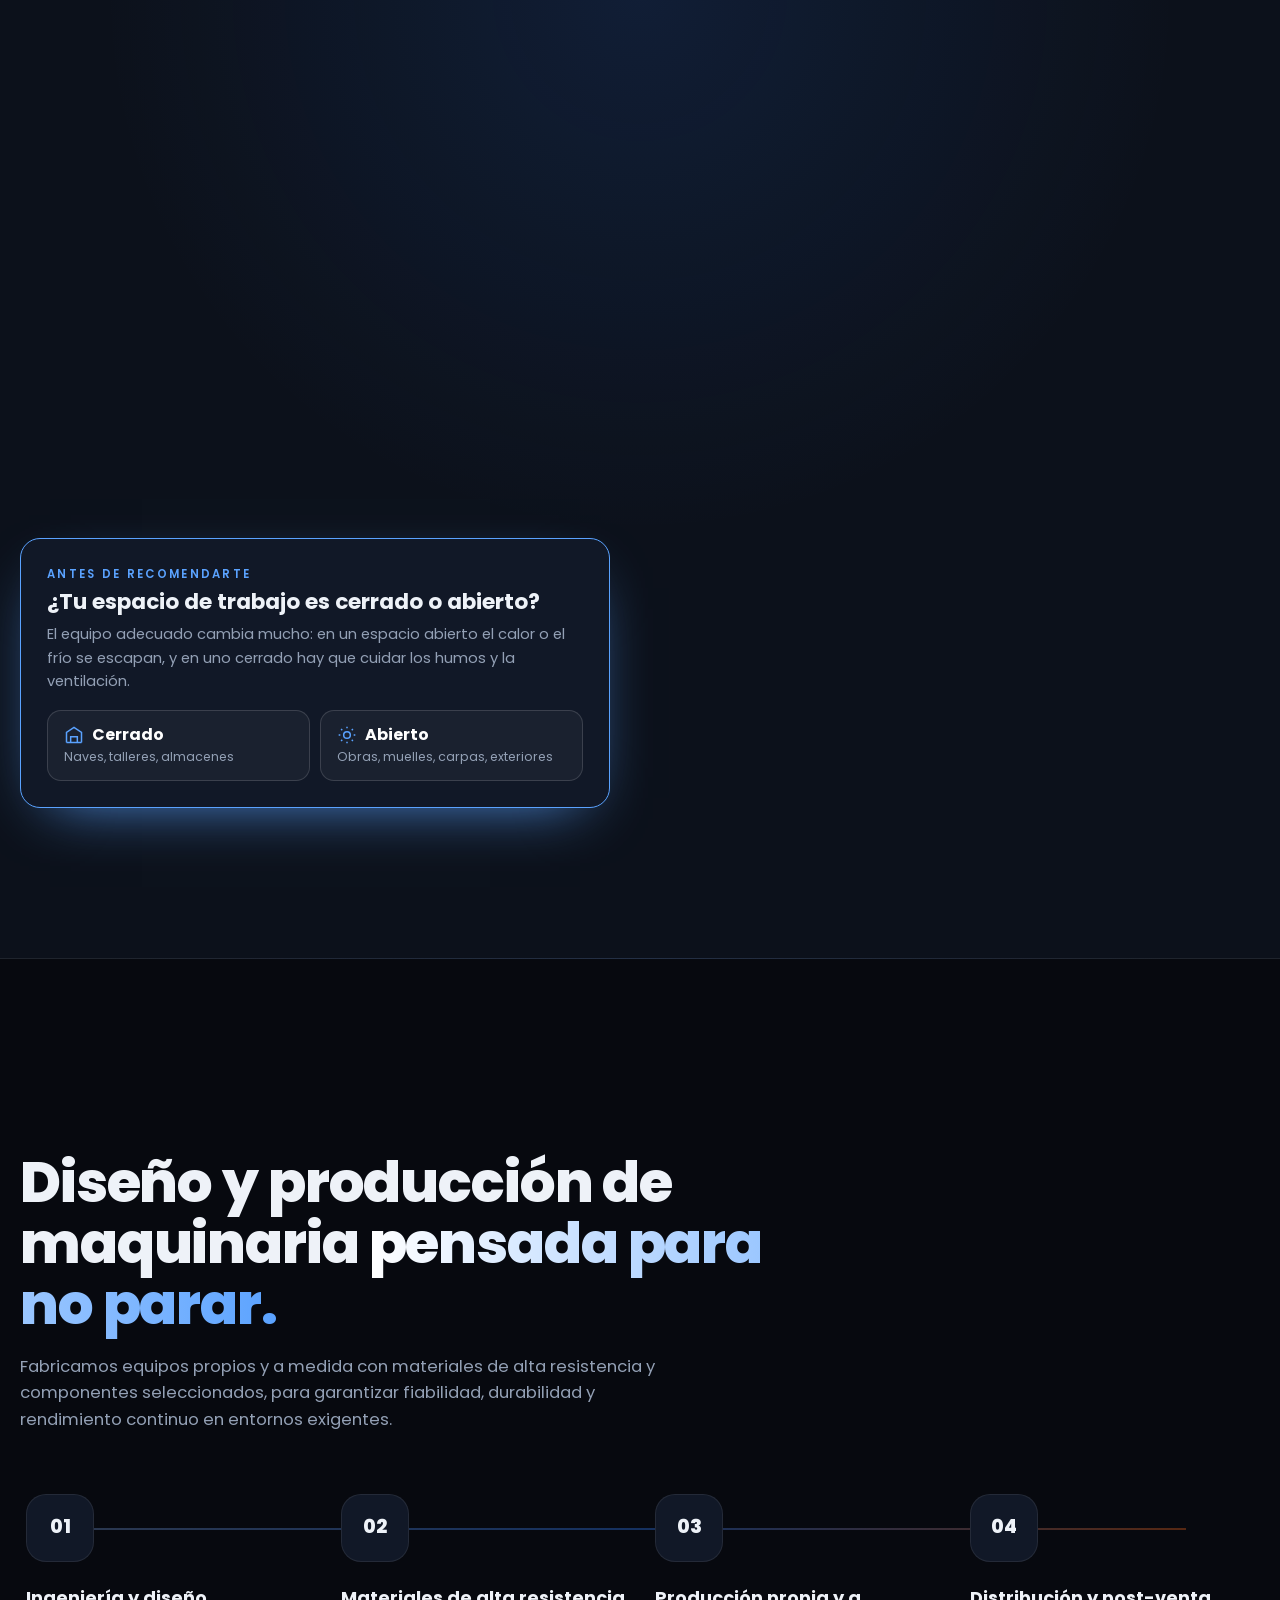
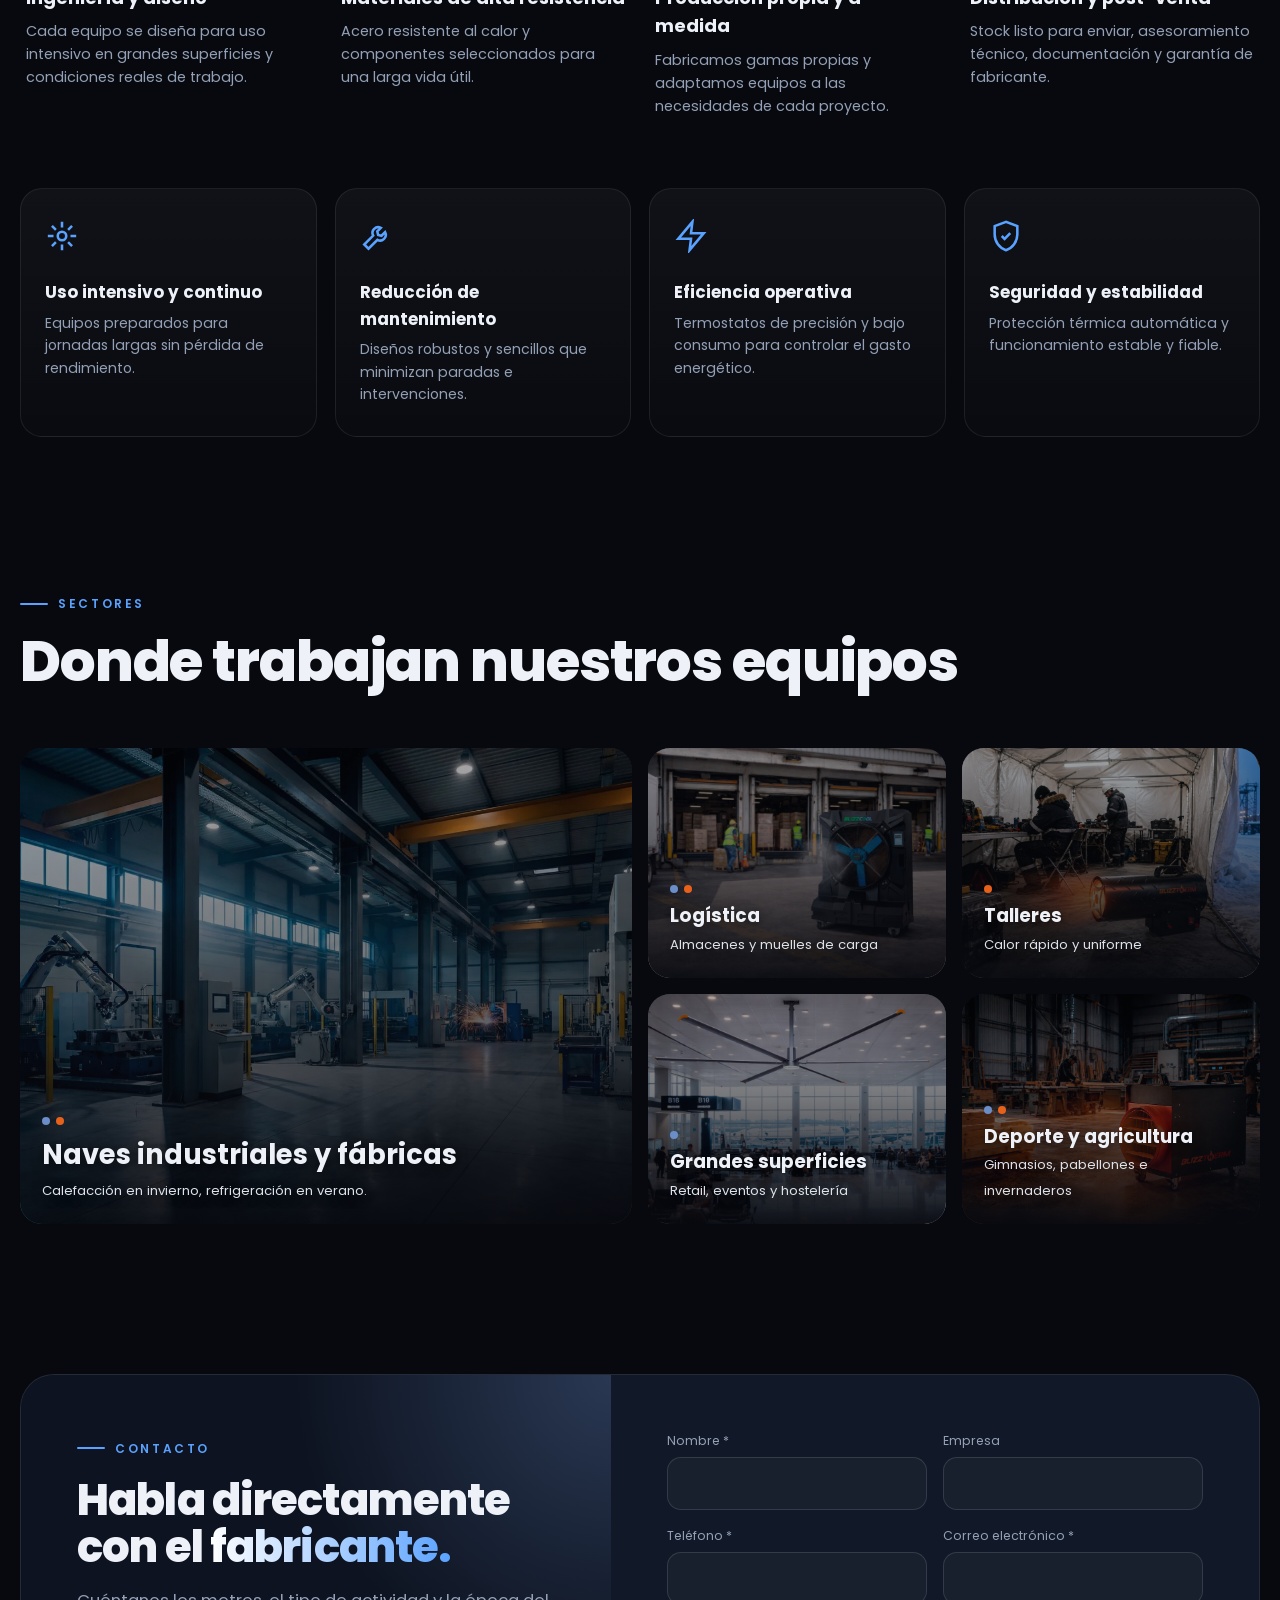
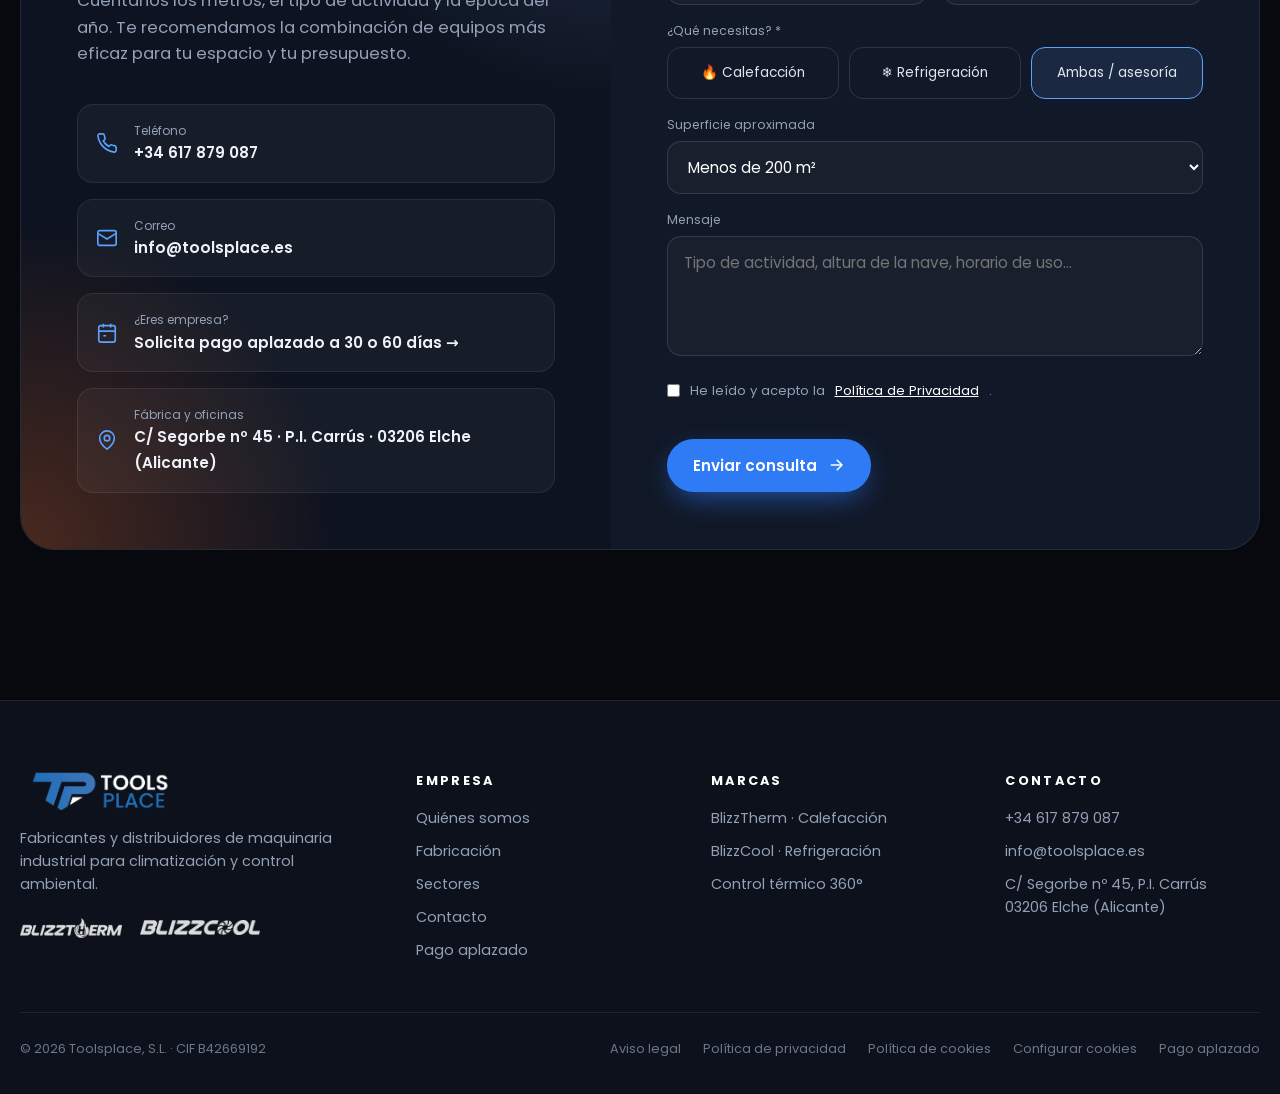
==== commit bca3fcc4: "Control 360°: pregunta espacio cerrado/abierto y nuevo título - Antes de recomendar pregunta si el e" ====
--- a/index.html
+++ b/index.html
@@ -202,6 +202,16 @@
 .reco .who{font-size:.72rem;letter-spacing:.2em;text-transform:uppercase;font-weight:600}
 .reco h4{font-size:1.35rem;margin:6px 0 8px;line-height:1.2}
 .reco p{color:var(--muted);font-size:.92rem}
+.space-q{display:grid;grid-template-columns:1fr 1fr;gap:10px;margin-top:16px}
+.space-q button{font:inherit;line-height:1.3;cursor:pointer;text-align:left;padding:14px 16px;border-radius:14px;border:1px solid rgba(255,255,255,.14);background:rgba(255,255,255,.04);color:#fff;transition:border-color .3s,background .3s,transform .3s}
+.space-q button:hover,.space-q button:focus-visible{border-color:var(--tp-2);background:rgba(90,162,255,.1);transform:translateY(-2px);outline:none}
+.space-q b{display:flex;align-items:center;gap:8px;font-size:1rem}
+.space-q svg{width:20px;height:20px;flex:none;color:var(--tp-2)}
+.space-q small{display:block;color:var(--muted);font-size:.78rem;margin-top:4px}
+.space-seg{display:inline-flex;gap:4px;padding:4px;border-radius:999px;background:rgba(255,255,255,.05);border:1px solid var(--line);margin-bottom:14px}
+.space-seg button{font:inherit;font-size:.78rem;font-weight:600;padding:6px 14px;border-radius:999px;border:0;background:transparent;color:var(--muted);cursor:pointer;transition:background .3s,color .3s}
+.space-seg button:hover{color:#fff}
+.space-seg button[aria-pressed="true"]{background:#fff;color:#07090F}
 .reco-links{display:flex;flex-wrap:wrap;gap:10px;margin-top:16px}.reco-links a{display:inline-block;padding:10px 18px;border-radius:999px;font-weight:600;font-size:.85rem;border:1px solid transparent;transition:transform .3s var(--ease),filter .3s}.reco-links a:hover{transform:translateY(-2px);filter:brightness(1.1)}.reco-links a.sec{background:transparent}
 
 /* ---------- FABRICACIÓN ---------- */
@@ -324,6 +334,7 @@
   .range{height:12px}.range::-webkit-slider-thumb{width:34px;height:34px}.range::-moz-range-thumb{width:26px;height:26px}
   .reco{padding:20px;margin-top:22px;min-height:0}.reco h4{font-size:1.18rem}
   .reco-links{flex-direction:column}.reco-links a{text-align:center;padding:13px 18px}
+  .space-q{grid-template-columns:1fr}
   .fgrid{grid-template-columns:1fr}
 }
 @media (prefers-reduced-motion:reduce){
@@ -479,8 +490,8 @@
   <div class="wrap dial-grid">
     <div class="dial-head">
       <span class="eyebrow rv">Control térmico 360°</span>
-      <h2 class="rv d1">¿Qué temperatura tiene hoy tu nave?</h2>
-      <p class="lead rv d2">Mueve el control y te decimos qué familia de equipos encaja. Frío o calor, verano o invierno: siempre hay una marca del grupo preparada.</p>
+      <h2 class="rv d1">¿Qué temperatura tiene hoy tu espacio de trabajo?</h2>
+      <p class="lead rv d2">Mueve el control, dinos si tu espacio es cerrado o abierto y te decimos qué equipo encaja. Frío o calor, verano o invierno: siempre hay una marca del grupo preparada.</p>
     </div>
     <div class="dial-ctrl rv d3">
       <input type="range" min="-5" max="45" value="32" class="range" id="range" aria-label="Temperatura del espacio">
@@ -494,10 +505,8 @@
             <linearGradient id="dg" x1="0" y1="0" x2="1" y2="0" gradientTransform="rotate(-135 .5 .5)">
               <stop offset=".1" stop-color="#7AB35B"/><stop offset=".3" stop-color="#6B8DC8"/><stop offset=".5" stop-color="#9aa6b8"/><stop offset=".7" stop-color="#E8611A"/><stop offset=".9" stop-color="#B8181F"/>
             </linearGradient>
-            <filter id="gl"><feGaussianBlur stdDeviation="6"/></filter>
           </defs>
           <circle cx="200" cy="200" r="170" fill="none" stroke="rgba(255,255,255,.06)" stroke-width="22" stroke-dasharray="801 1068" transform="rotate(135 200 200)" stroke-linecap="round"/>
-          <circle id="arcGlow" cx="200" cy="200" r="170" fill="none" stroke="url(#dg)" stroke-width="22" stroke-linecap="round" transform="rotate(135 200 200)" filter="url(#gl)" opacity=".6"/>
           <circle id="arc" cx="200" cy="200" r="170" fill="none" stroke="url(#dg)" stroke-width="22" stroke-linecap="round" transform="rotate(135 200 200)"/>
           <g id="ticks"></g>
           <circle cx="200" cy="200" r="118" fill="#0b101a" stroke="rgba(255,255,255,.07)"/>
@@ -703,31 +712,58 @@
 });
 
 /* ---------- dial 360 ---------- */
-const arc=document.getElementById('arc'),arcG=document.getElementById('arcGlow'),C=2*Math.PI*170,SPAN=C*.75;
+const arc=document.getElementById('arc'),C=2*Math.PI*170,SPAN=C*.75;
 const ticks=document.getElementById('ticks');
 for(let i=0;i<=50;i++){const a=(135+i*270/50)*Math.PI/180,r1=i%5?142:136,r2=148;
   const l=document.createElementNS('http://www.w3.org/2000/svg','line');
   l.setAttribute('x1',200+Math.cos(a)*r1);l.setAttribute('y1',200+Math.sin(a)*r1);l.setAttribute('x2',200+Math.cos(a)*r2);l.setAttribute('y2',200+Math.sin(a)*r2);
   l.setAttribute('stroke','rgba(255,255,255,'+(i%5?.12:.35)+')');l.setAttribute('stroke-width',i%5?1:2);ticks.appendChild(l)}
 const range=document.getElementById('range'),dT=document.getElementById('dialT'),dL=document.getElementById('dialL'),reco=document.getElementById('reco');
-const R=[
-  {max:5,  lbl:'Frío extremo', col:'#8FB4F0', who:'BlizzTherm', h:'Cañones de calor a gas o gasóleo', p:'Máxima potencia para calentar rápido naves grandes, obras y espacios abiertos a muy baja temperatura.', links:[['Ver cañones a gas','https://blizztherm.es/canon-calor-industrial/gas/'],['Ver cañones a gasóleo','https://blizztherm.es/canon-calor-industrial/gasoil/']]},
-  {max:14, lbl:'Frío',         col:'#A9C3F0', who:'BlizzTherm', h:'Calefactores por infrarrojos', p:'Calor directo sobre personas y superficies, ideal para talleres y naves altas donde calentar el aire no compensa.', links:[['Ver calefactores por infrarrojos','https://blizztherm.es/calefactor-infrarrojos-industrial/']]},
-  {max:19, lbl:'Fresco',       col:'#C9D8F2', who:'BlizzTherm', h:'Calefactores eléctricos industriales', p:'De 5.000 W a 20 kW, portátiles y con termostato de precisión para mantener el confort sin disparar el consumo.', links:[['Ver calefactores eléctricos','https://blizztherm.es/calefactor-industrial-electrico/']]},
-  {max:25, lbl:'Confort',      col:'#ffffff', who:'Tools Place', h:'Tu espacio está en su punto', p:'Aun así, prepárate para la próxima temporada: con BlizzTherm y BlizzCool cubres el invierno y el verano con un solo proveedor.', links:[['Planificar con un técnico','#contacto']]},
-  {max:31, lbl:'Calor',        col:'#FFC08A', who:'BlizzCool', h:'Ventiladores industriales', p:'Movimiento de aire de gran caudal para reducir la sensación térmica en naves, gimnasios y almacenes.', links:[['Ver ventiladores industriales','https://blizzcool.es/ventilador-industrial/'],['Ventiladores de techo HVLS','https://blizzcool.es/ventilador-industrial/de-techo/']]},
-  {max:99, lbl:'Calor extremo',col:'#FFA06A', who:'BlizzCool', h:'Climatizadores evaporativos', p:'Reducen la temperatura de forma natural con bajo consumo. El BC 395 mueve hasta 345 m³/min.', links:[['Ver climatizadores evaporativos','https://blizzcool.es/climatizador-evaporativo-industrial/'],['Nebulizadores','https://blizzcool.es/nebulizadores/']]}
-];
+/* color y etiqueta del número según la temperatura (frío azul · confort blanco · calor naranja) */
+const TEMP=[{max:5,lbl:'Frío extremo',col:'#8FB4F0'},{max:14,lbl:'Frío',col:'#A9C3F0'},{max:19,lbl:'Fresco',col:'#C9D8F2'},{max:25,lbl:'Confort',col:'#ffffff'},{max:31,lbl:'Calor',col:'#FFC08A'},{max:99,lbl:'Calor extremo',col:'#FFA06A'}];
+/* recomendaciones por tipo de espacio: cada tramo se aplica hasta su temperatura 'max' (°C) */
+const CONFORT={max:25,who:'Tools Place',h:'Tu espacio está en su punto',p:'Aun así, prepárate para la próxima temporada: con BlizzTherm y BlizzCool cubres el invierno y el verano con un solo proveedor.',links:[['Planificar con un técnico','#contacto']]};
+const ASK={h:'¿Tu espacio de trabajo es cerrado o abierto?',p:'El equipo adecuado cambia mucho: en un espacio abierto el calor o el frío se escapan, y en uno cerrado hay que cuidar los humos y la ventilación.',cerrado:['Cerrado','Naves, talleres, almacenes'],abierto:['Abierto','Obras, muelles, carpas, exteriores']};
+const SPACES={
+  cerrado:[
+    {max:5, who:'BlizzTherm',h:'Calefactores con extracción de humos',p:'La potencia de la combustión con los gases conducidos al exterior: la opción para calentar naves y talleres cerrados cuando hace mucho frío.',links:[['Ver BTC 18','https://blizztherm.es/calefactor-industrial-infrarrojos/calefactor-por-infrarrojos-btc-18/'],['Ver BTC 13','https://blizztherm.es/calefactor-industrial-infrarrojos/calefactor-por-infrarrojos-btc-13/']]},
+    {max:12,who:'BlizzTherm',h:'Calefactores eléctricos de alta potencia',p:'Sin combustión ni humos, así que son seguros en espacios cerrados. Los modelos más potentes calientan naves y talleres de buen tamaño.',links:[['Ver BTE 150','https://blizztherm.es/calefactor-industrial-electrico/calefactor-electrico-bte-150/'],['Todos los eléctricos','https://blizztherm.es/calefactor-industrial-electrico/']]},
+    {max:19,who:'BlizzTherm',h:'Calefactores eléctricos portátiles',p:'Enchufar y listo: sin humos y con termostato de precisión para mantener talleres, almacenes y oficinas de nave a la temperatura justa.',links:[['Ver BTE 50','https://blizztherm.es/calefactor-industrial-electrico/calentador-electrico-bte-50/'],['Todos los eléctricos','https://blizztherm.es/calefactor-industrial-electrico/']]},
+    CONFORT,
+    {max:29,who:'BlizzCool',h:'Ventiladores de techo HVLS',p:'En naves cerradas y altas mueven todo el volumen de aire con muy poco consumo y bajan la sensación térmica de forma uniforme.',links:[['Ver ventiladores HVLS','https://blizzcool.es/ventilador-industrial/de-techo/'],['Ventiladores industriales','https://blizzcool.es/ventilador-industrial/']]},
+    {max:35,who:'BlizzCool',h:'Climatizadores evaporativos',p:'Enfrían el aire con agua y bajo consumo. En espacios cerrados funcionan mejor con algo de renovación de aire (puertas o ventanas abiertas). Del BC 200 al BC 395, hasta 345 m³/min.',links:[['Ver climatizadores evaporativos','https://blizzcool.es/climatizador-evaporativo-industrial/']]},
+    {max:99,who:'BlizzCool',h:'Aire acondicionado portátil industrial',p:'En espacios cerrados y con calor extremo, baja la temperatura real del aire, no solo la sensación térmica.',links:[['Ver A/A portátil','https://blizzcool.es/aire-acondicionado-portatil-industrial/'],['Climatizadores evaporativos','https://blizzcool.es/climatizador-evaporativo-industrial/']]}
+  ],
+  abierto:[
+    {max:2, who:'BlizzTherm',h:'Cañones de calor a gasóleo',p:'Máxima potencia y autonomía para obras, naves sin cerrar y espacios abiertos bajo cero, donde la ventilación es natural.',links:[['Ver cañones a gasóleo','https://blizztherm.es/canon-calor-industrial/gasoil/'],['Cañones a gas','https://blizztherm.es/canon-calor-industrial/gas/']]},
+    {max:9, who:'BlizzTherm',h:'Cañones de calor a gas',p:'Calor inmediato para zonas abiertas o muy ventiladas: obras, muelles de carga y explotaciones agrícolas.',links:[['Ver cañones a gas','https://blizztherm.es/canon-calor-industrial/gas/'],['Cañones a gasóleo','https://blizztherm.es/canon-calor-industrial/gasoil/']]},
+    {max:19,who:'BlizzTherm',h:'Calefactores por infrarrojos',p:'En un espacio abierto el aire caliente se escapa. El infrarrojo calienta directamente a las personas y superficies, así que no se pierde: ideal para muelles, carpas y puestos de trabajo al aire libre.',links:[['Ver calefactores por infrarrojos','https://blizztherm.es/calefactor-infrarrojos-industrial/']]},
+    CONFORT,
+    {max:29,who:'BlizzCool',h:'Ventiladores industriales móviles',p:'Grandes caudales de aire que se llevan donde hacen falta: muelles de carga, obras y zonas de trabajo al aire libre.',links:[['Ver ventiladores industriales','https://blizzcool.es/ventilador-industrial/']]},
+    {max:35,who:'BlizzCool',h:'Nebulizadores',p:'Enfrían el ambiente con agua pulverizada: perfectos para terrazas, eventos y zonas de trabajo exteriores.',links:[['Ver nebulizadores','https://blizzcool.es/nebulizadores/'],['Climatizadores evaporativos','https://blizzcool.es/climatizador-evaporativo-industrial/']]},
+    {max:99,who:'BlizzCool',h:'Climatizadores evaporativos',p:'Con calor extremo al aire libre, enfrían el aire que llega a las personas con un consumo mínimo. El BC 395 mueve hasta 345 m³/min.',links:[['Ver climatizadores evaporativos','https://blizzcool.es/climatizador-evaporativo-industrial/'],['Nebulizadores','https://blizzcool.es/nebulizadores/']]}
+  ]
+};
+const ICO_SP={cerrado:'<svg viewBox="0 0 24 24" fill="none" stroke="currentColor" stroke-width="1.8"><path d="M3 21V9l9-6 9 6v12"/><path d="M8 21v-7h8v7M3 21h18"/></svg>',
+  abierto:'<svg viewBox="0 0 24 24" fill="none" stroke="currentColor" stroke-width="1.8"><circle cx="12" cy="12" r="4"/><path d="M12 2v2M12 20v2M4.9 4.9l1.4 1.4M17.7 17.7l1.4 1.4M2 12h2M20 12h2M4.9 19.1l1.4-1.4M17.7 6.3l1.4-1.4"/></svg>'};
+let space=null; /* 'cerrado' | 'abierto': se pregunta antes de la primera recomendación */
 function upd(){
   const v=+range.value, p=(v+5)/50;
-  arc.setAttribute('stroke-dasharray',`${SPAN*p} ${C}`);arcG.setAttribute('stroke-dasharray',`${SPAN*p} ${C}`);
-  dT.textContent=v+'°';
-  const r=R.find(x=>v<=x.max);
-  dT.style.color=r.col;dL.textContent=r.lbl;
+  arc.setAttribute('stroke-dasharray',`${SPAN*p} ${C}`);
+  const t=TEMP.find(x=>v<=x.max);
+  dT.textContent=v+'°';dT.style.color=t.col;dL.textContent=t.lbl;
+  if(!space){
+    reco.style.borderColor='var(--tp-2)';reco.style.boxShadow='0 20px 60px -30px var(--tp-2)';
+    reco.innerHTML=`<div class="who" style="color:var(--tp-2)">Antes de recomendarte</div><h4>${ASK.h}</h4><p>${ASK.p}</p><div class="space-q">${['cerrado','abierto'].map(k=>`<button type="button" data-space="${k}"><b>${ICO_SP[k]}${ASK[k][0]}</b><small>${ASK[k][1]}</small></button>`).join('')}</div>`;
+    return;
+  }
+  const r=SPACES[space].find(x=>v<=x.max);
   const accent=r.who==='BlizzTherm'?'var(--heat)':r.who==='BlizzCool'?'var(--cool)':'var(--tp-2)';
   reco.style.borderColor=accent;reco.style.boxShadow=`0 20px 60px -30px ${accent}`;
-  reco.innerHTML=`<div class="who" style="color:${accent}">Recomendación · ${r.who}</div><h4>${r.h}</h4><p>${r.p}</p><div class="reco-links">${r.links.map(([t,u],i)=>`<a class="${i?'sec':''}" href="${u}" ${u.startsWith('http')?'target="_blank" rel="noopener"':''} style="${i?`color:${accent};border-color:${accent}`:`background:${accent};color:${r.who==='Tools Place'?'#07090F':'#fff'}`}">${t} →</a>`).join('')}</div>`;
-}
+  const seg=`<div class="space-seg" role="group" aria-label="Tipo de espacio">${['cerrado','abierto'].map(k=>`<button type="button" data-space="${k}" aria-pressed="${k===space}">${ASK[k][0]}</button>`).join('')}</div>`;
+  reco.innerHTML=seg+`<div class="who" style="color:${accent}">Recomendación · ${r.who}</div><h4>${r.h}</h4><p>${r.p}</p><div class="reco-links">${r.links.map(([t,u],i)=>`<a class="${i?'sec':''}" href="${u}" ${u.startsWith('http')?'target="_blank" rel="noopener"':''} style="${i?`color:${accent};border-color:${accent}`:`background:${accent};color:${r.who==='Tools Place'?'#07090F':'#fff'}`}">${t} →</a>`).join('')}</div>`;
+}
+reco.addEventListener('click',e=>{const b=e.target.closest('[data-space]');if(!b)return;space=b.dataset.space;upd();const f=reco.querySelector(`[data-space="${space}"]`);if(f)f.focus({preventScroll:true})});
 /* barra propia: la bola la dibujamos nosotros (siempre centrada) y el toque, el arrastre y el clic
    funcionan igual en ordenador, Android e iPhone. El <input> nativo queda debajo, invisible, para el teclado. */
 function xRange(input){
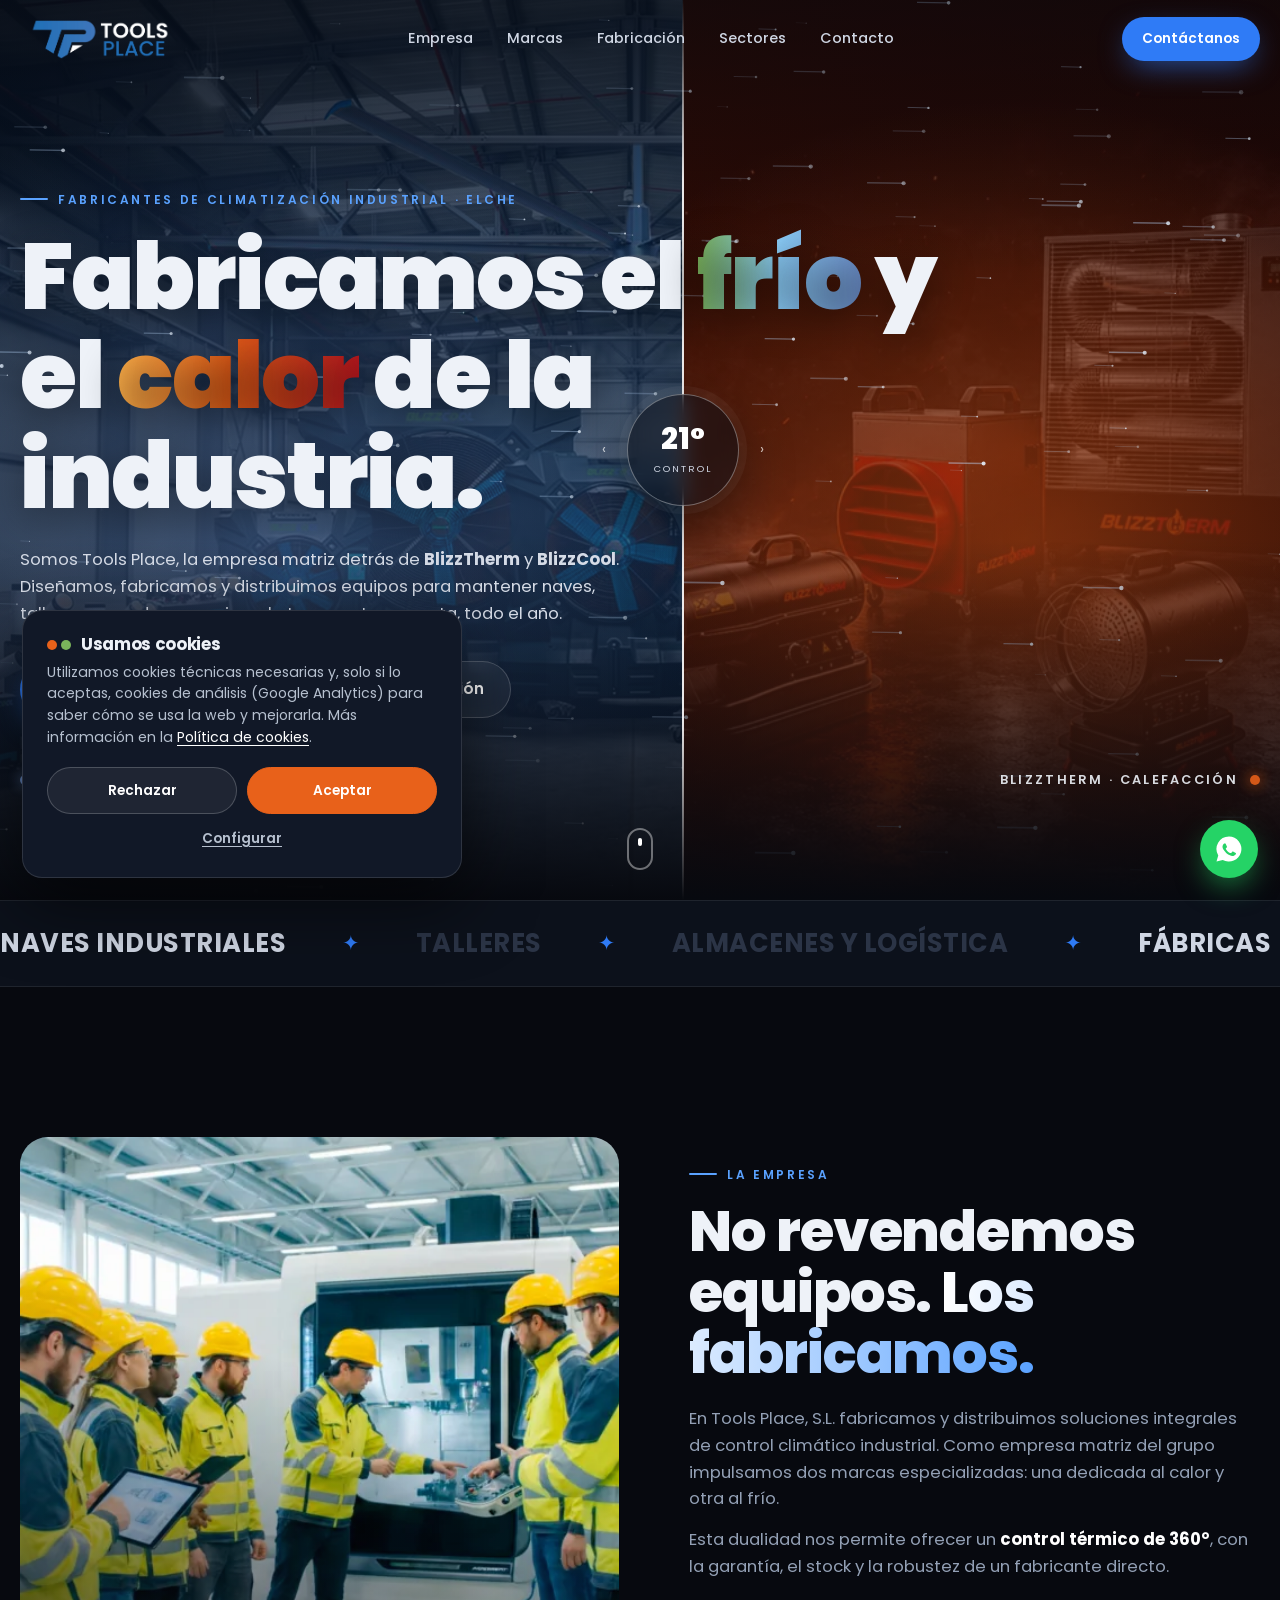
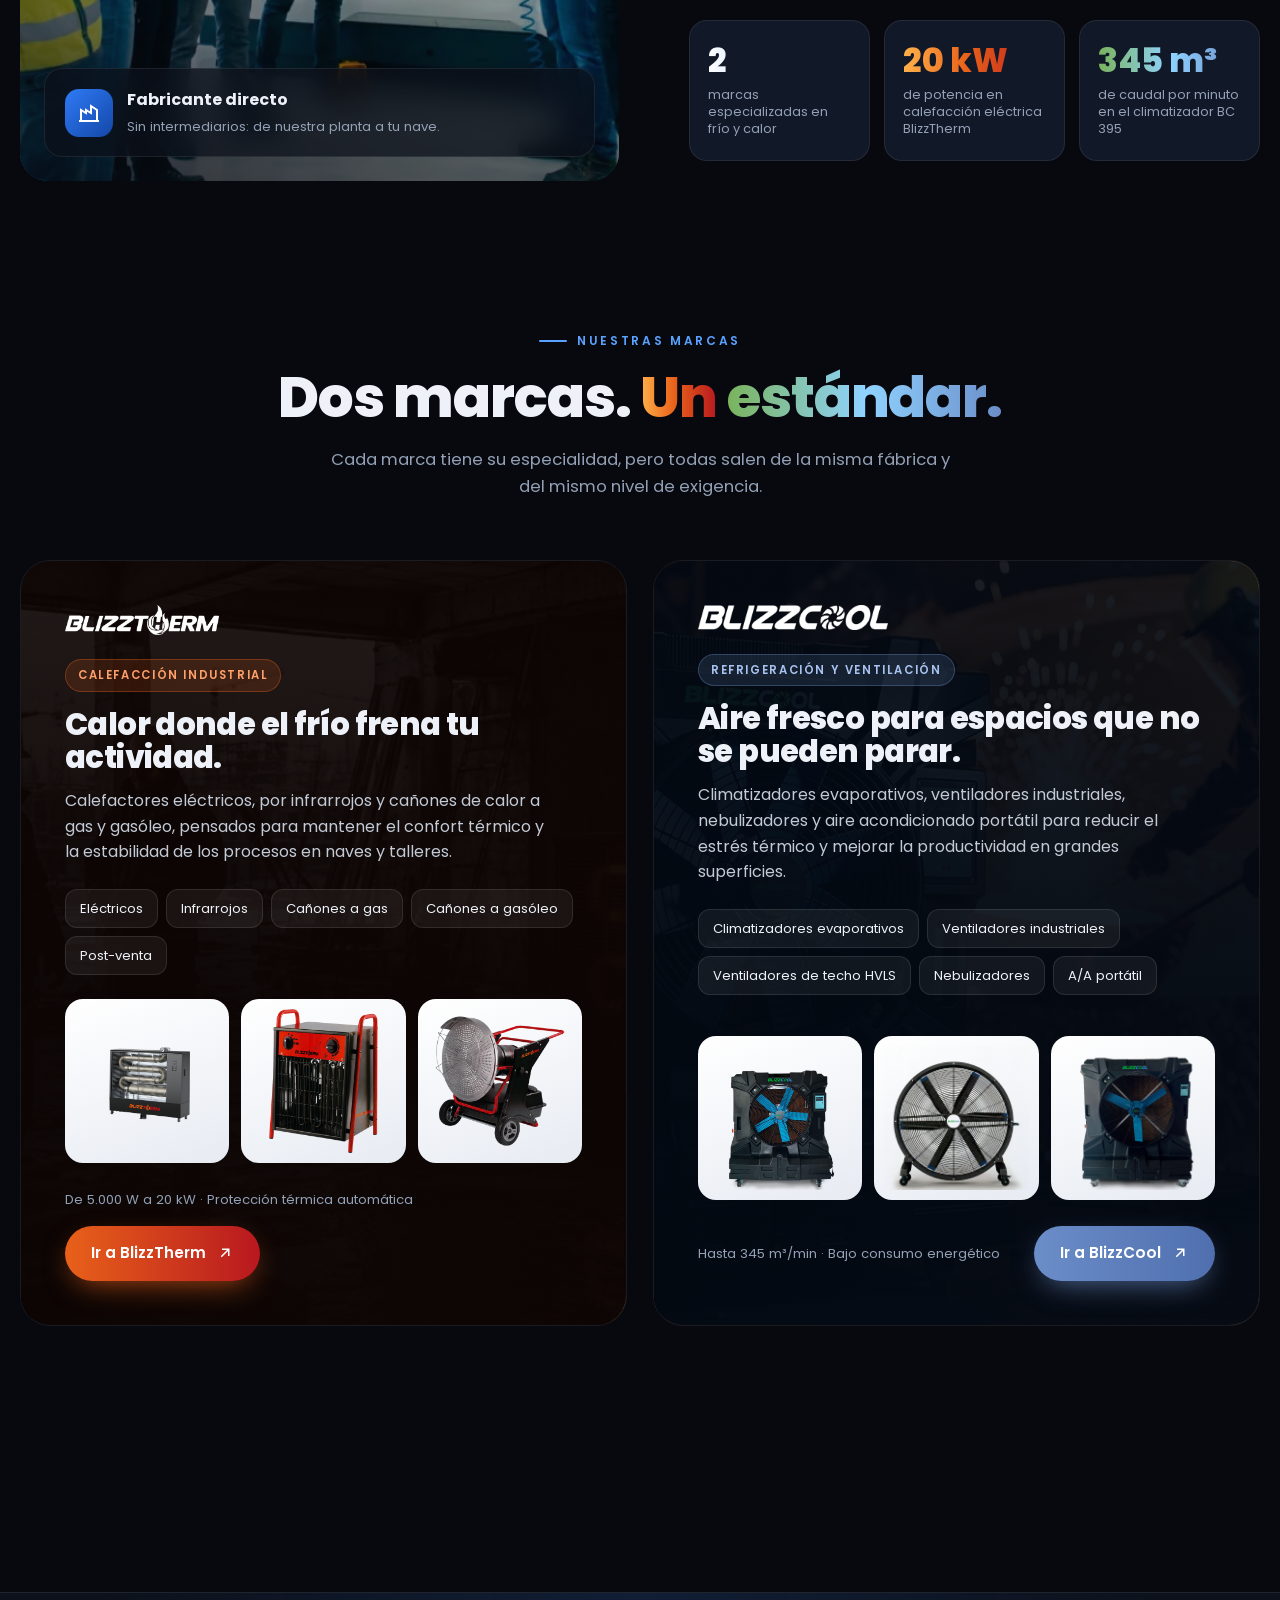
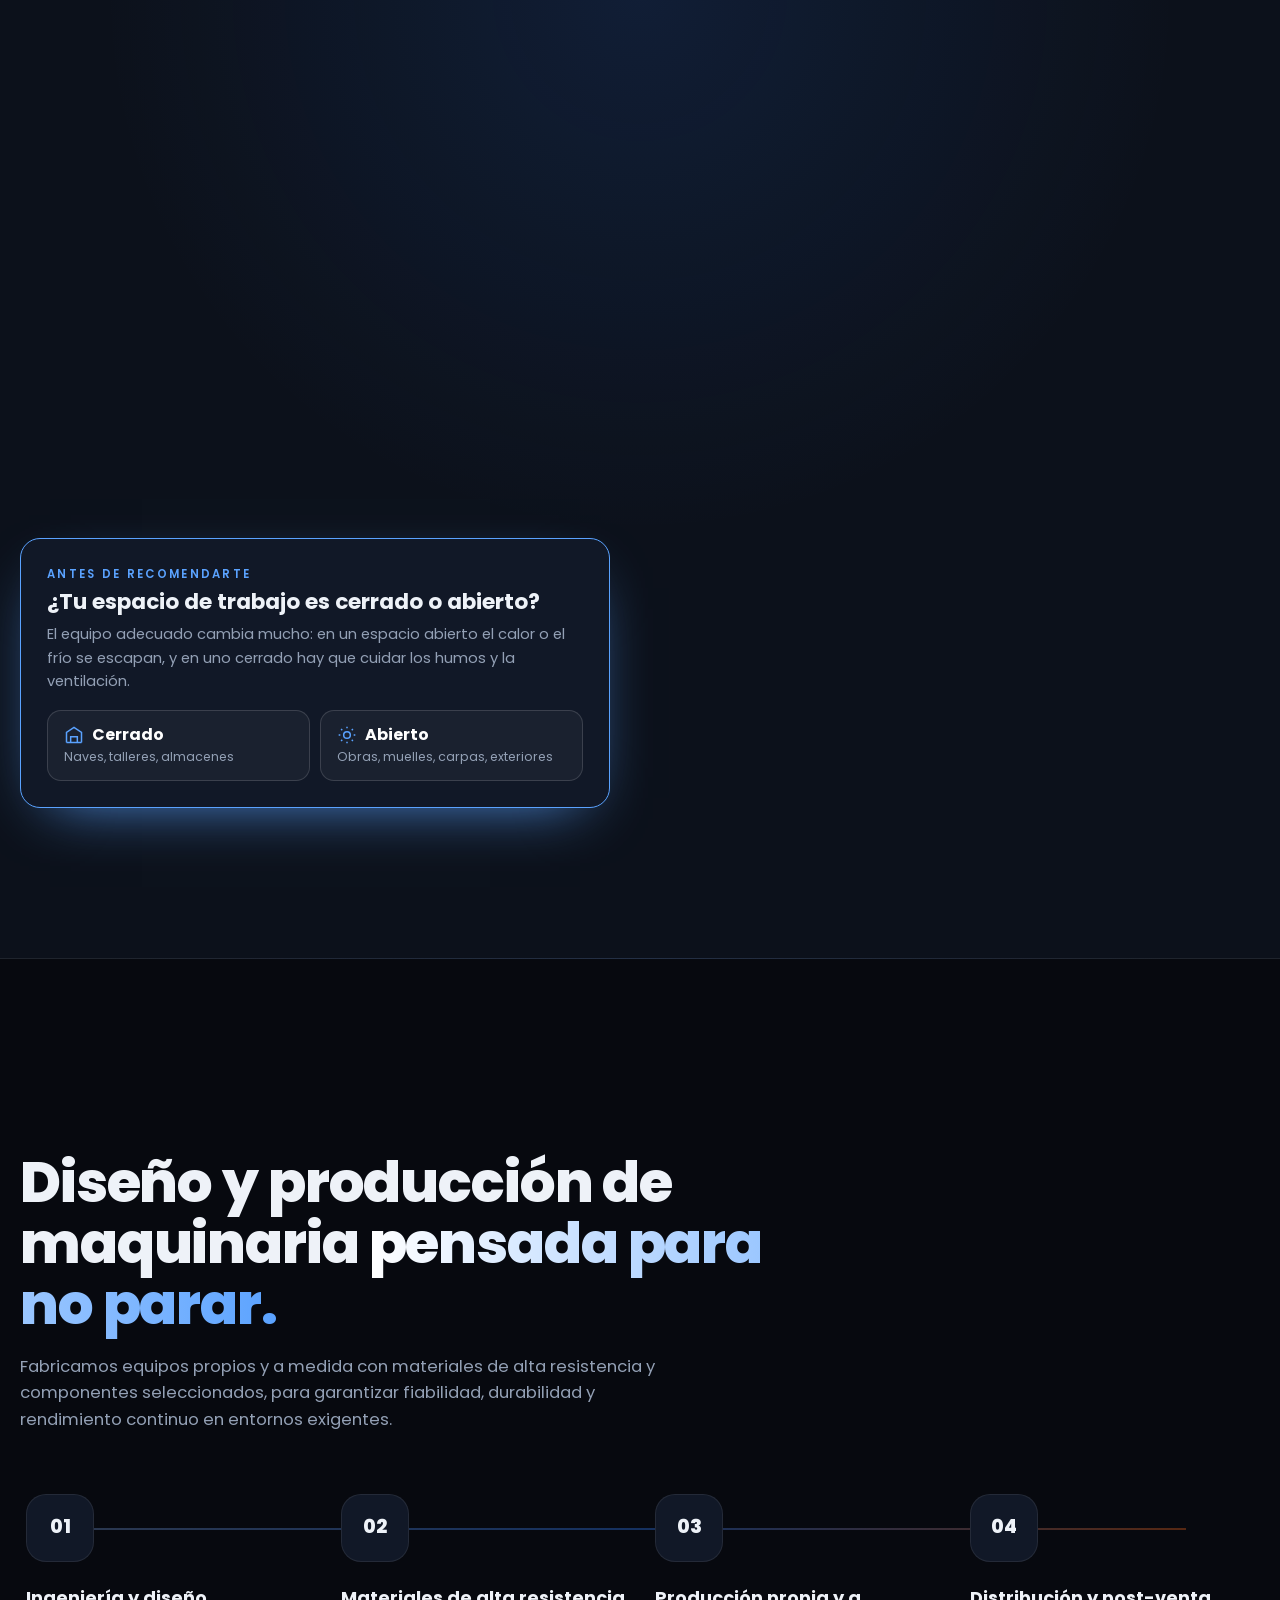
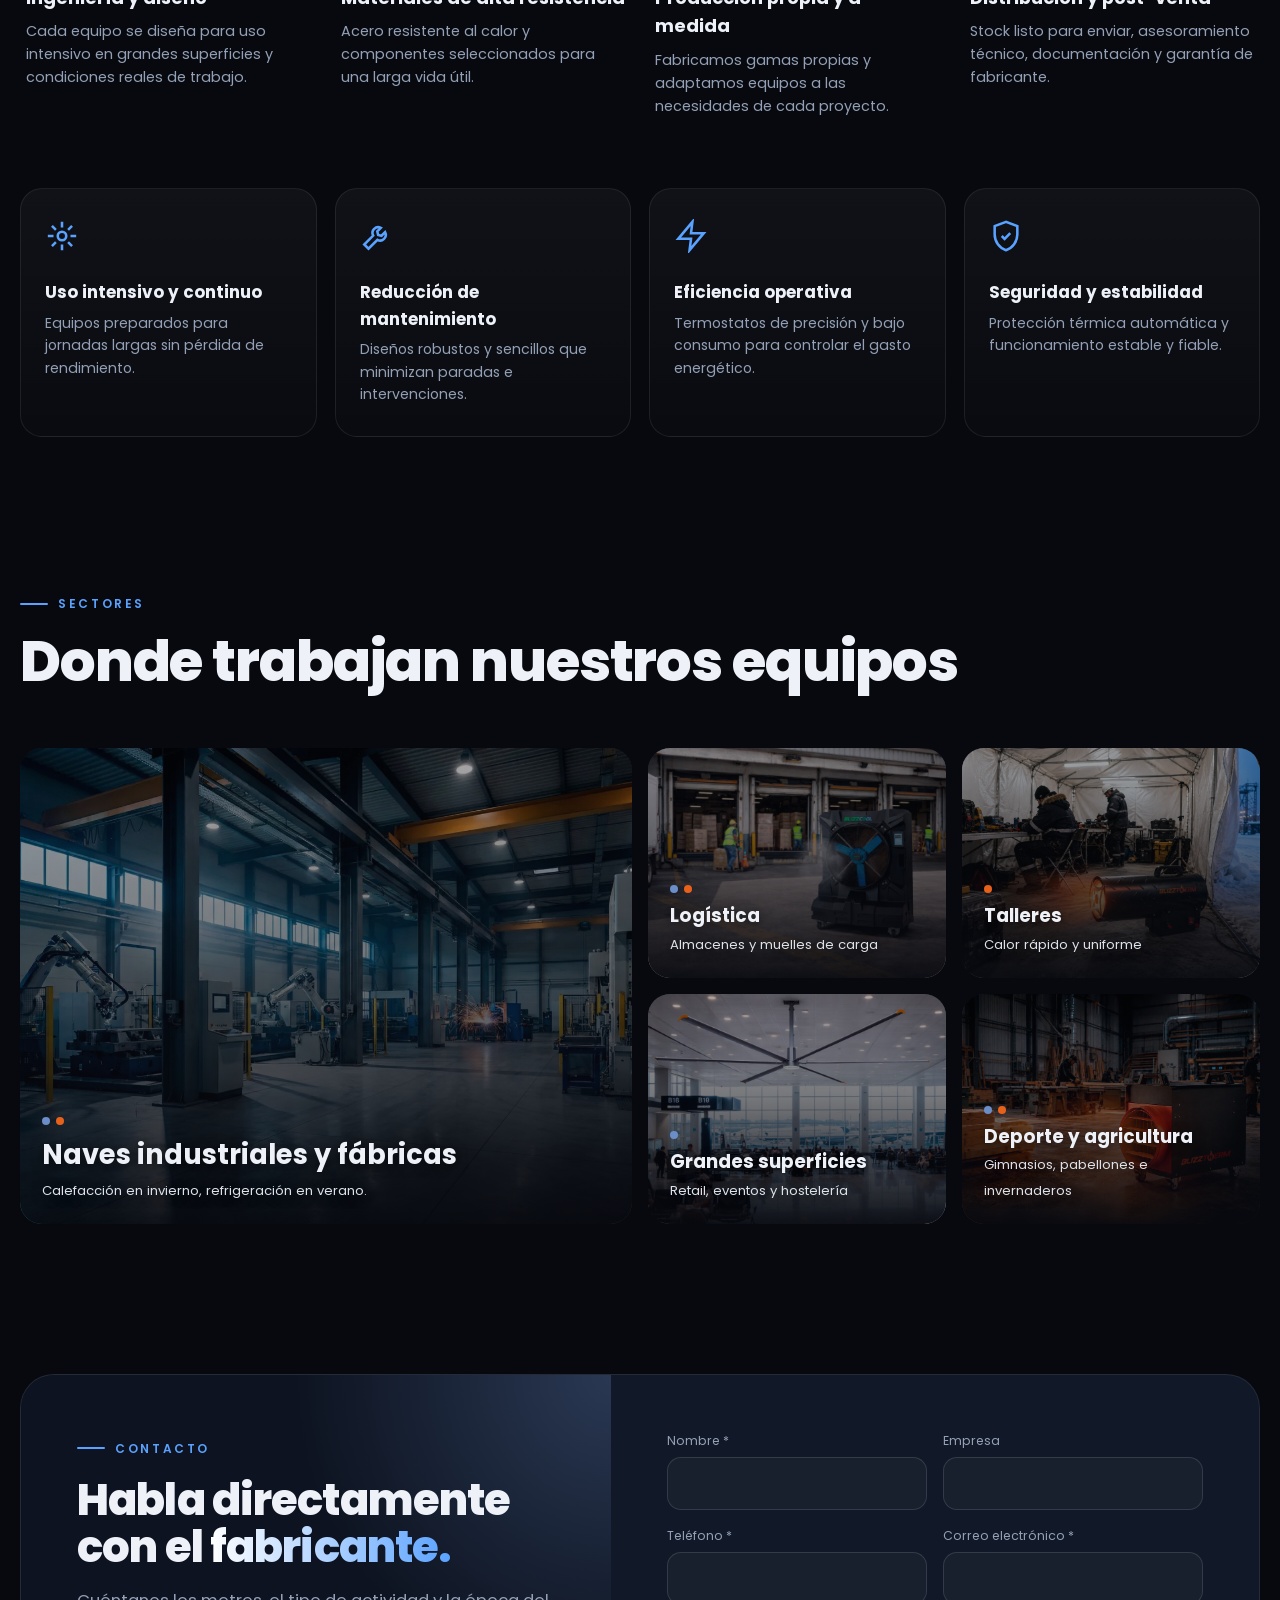
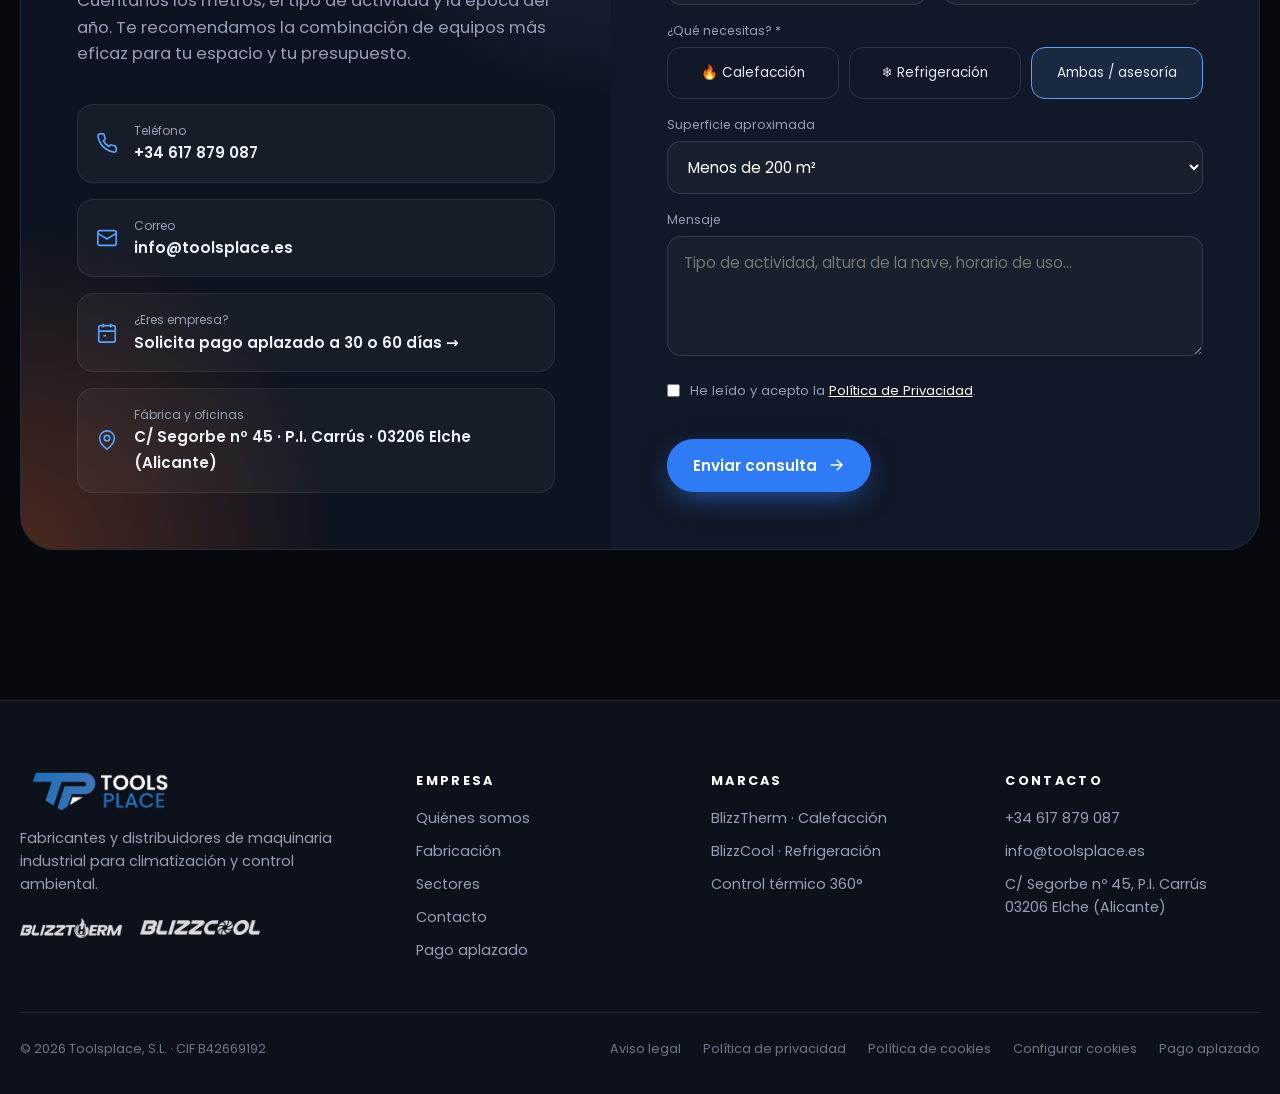
==== commit d4c1ef19: "Formularios: texto de la casilla de privacidad seguido - El texto de la casilla va en un solo bloque" ====
--- a/index.html
+++ b/index.html
@@ -589,7 +589,7 @@
         <div class="full"><label for="s">Superficie aproximada</label>
           <select id="s" name="Superficie"><option>Menos de 200 m²</option><option>200 – 1.000 m²</option><option>1.000 – 5.000 m²</option><option>Más de 5.000 m²</option></select></div>
         <div class="full"><label for="msg">Mensaje</label><textarea id="msg" name="Mensaje" placeholder="Tipo de actividad, altura de la nave, horario de uso…"></textarea></div>
-        <label class="check full"><input type="checkbox" name="Privacidad" value="Aceptada" required> He leído y acepto la <a href="politica-de-privacidad.html" target="_blank" style="color:#fff;text-decoration:underline">Política de Privacidad</a>.</label>
+        <label class="check full"><input type="checkbox" name="Privacidad" value="Aceptada" required> <span>He leído y acepto la <a href="politica-de-privacidad.html" target="_blank" style="color:#fff;text-decoration:underline">Política de Privacidad</a>.</span></label>
         <p class="fstatus full" role="status" aria-live="polite"></p>
         <div class="full"><button class="btn btn-primary" type="submit">Enviar consulta <svg viewBox="0 0 24 24" fill="none" stroke="currentColor" stroke-width="2"><path d="M5 12h14M13 5l7 7-7 7"/></svg></button></div>
       </form>
@@ -799,6 +799,7 @@
       form.reset();form.dispatchEvent(new Event('reset-ui'));
       st.textContent=okMsg;st.classList.add('ok');btn.innerHTML=label;
     }catch(err){
+      console.warn('Formulario no enviado:',err.message);
       st.textContent='No se ha podido enviar. Inténtalo de nuevo o escríbenos a info@toolsplace.es / +34 617 879 087.';st.classList.add('err');btn.innerHTML=label;
     }finally{btn.disabled=false}
   });
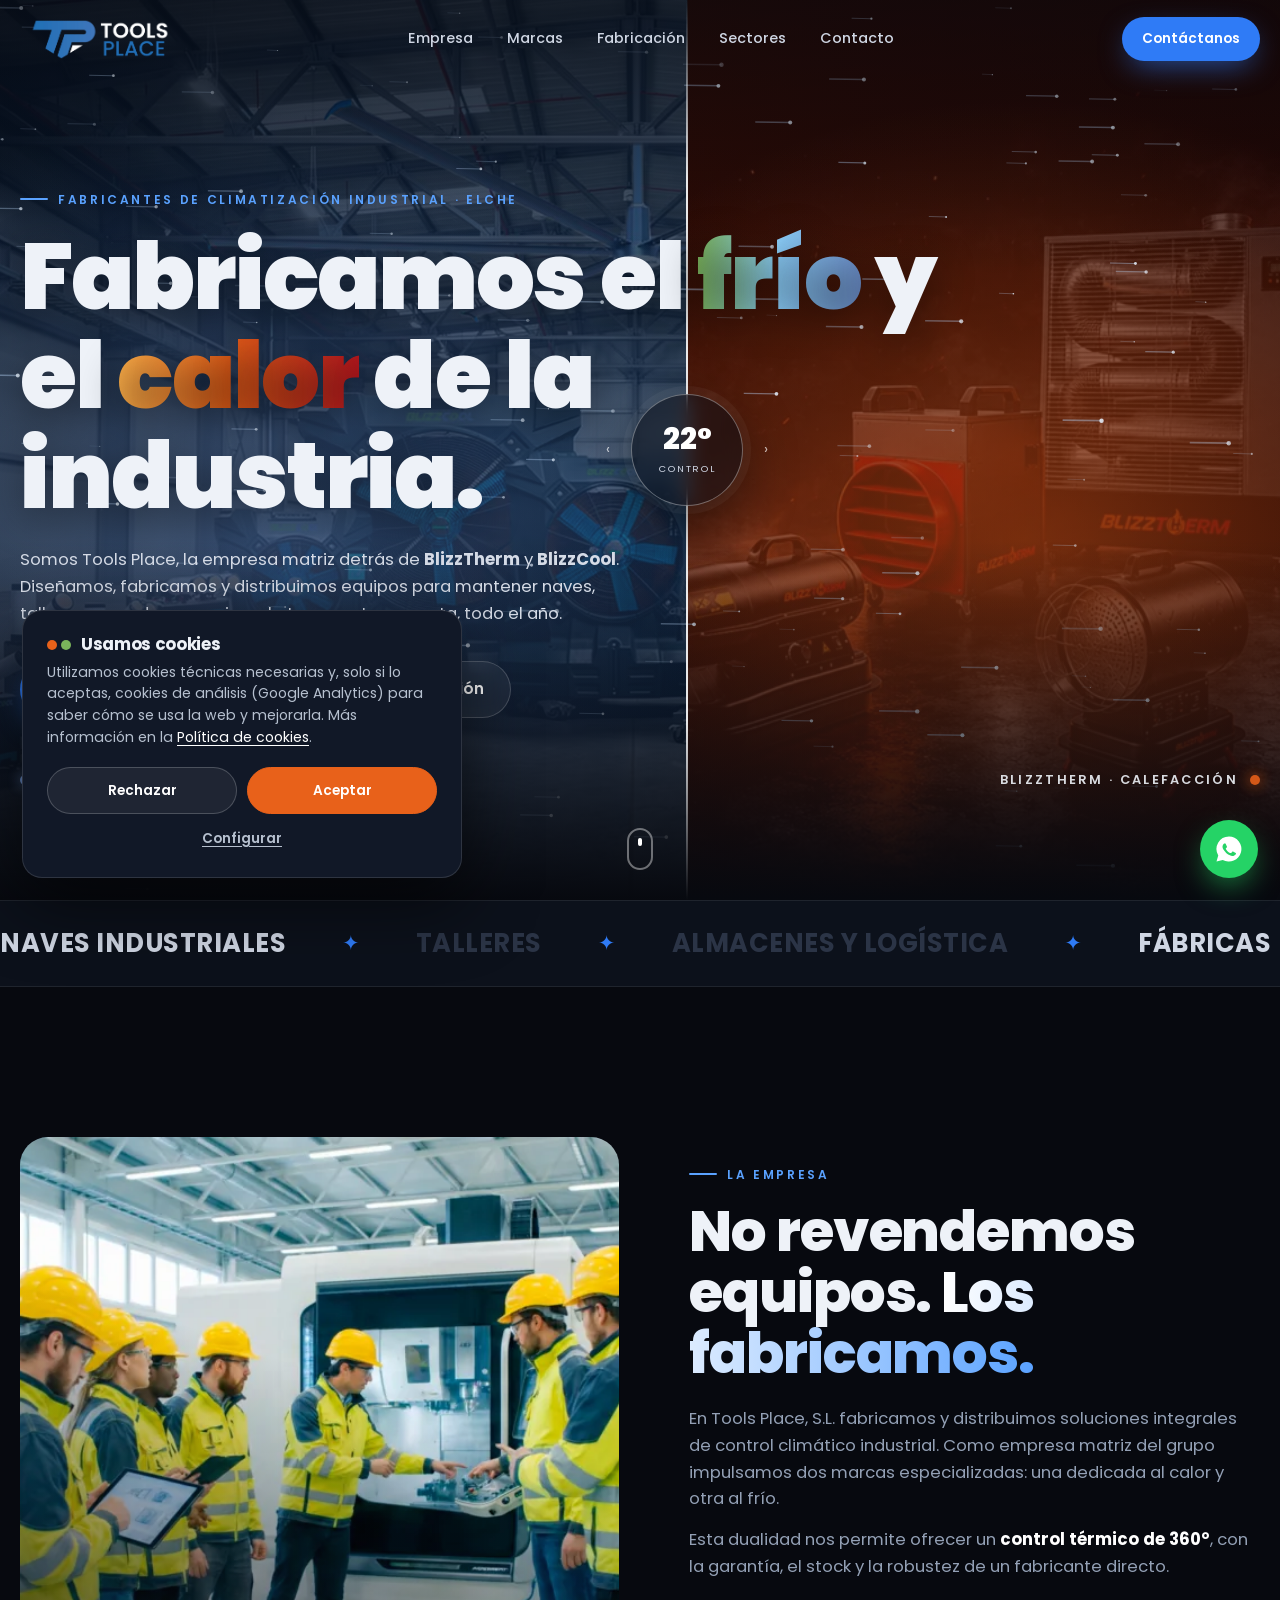
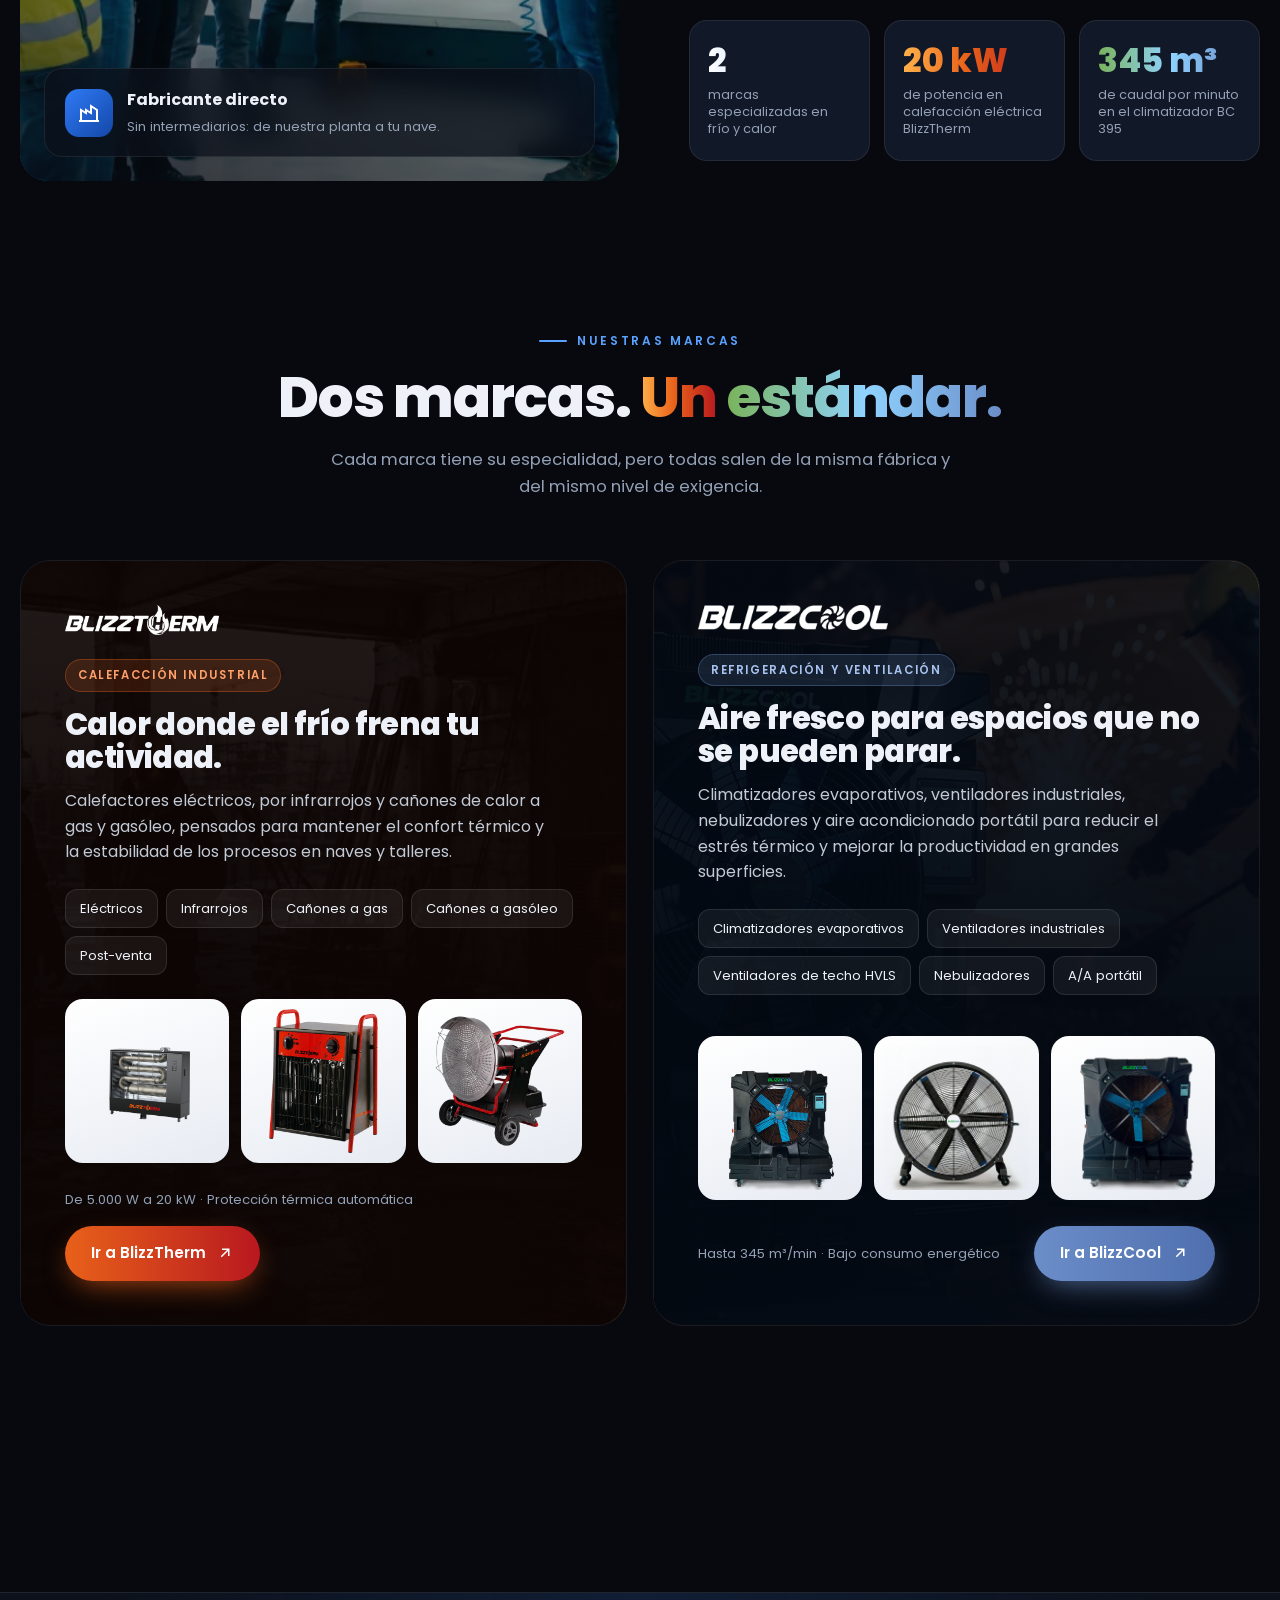
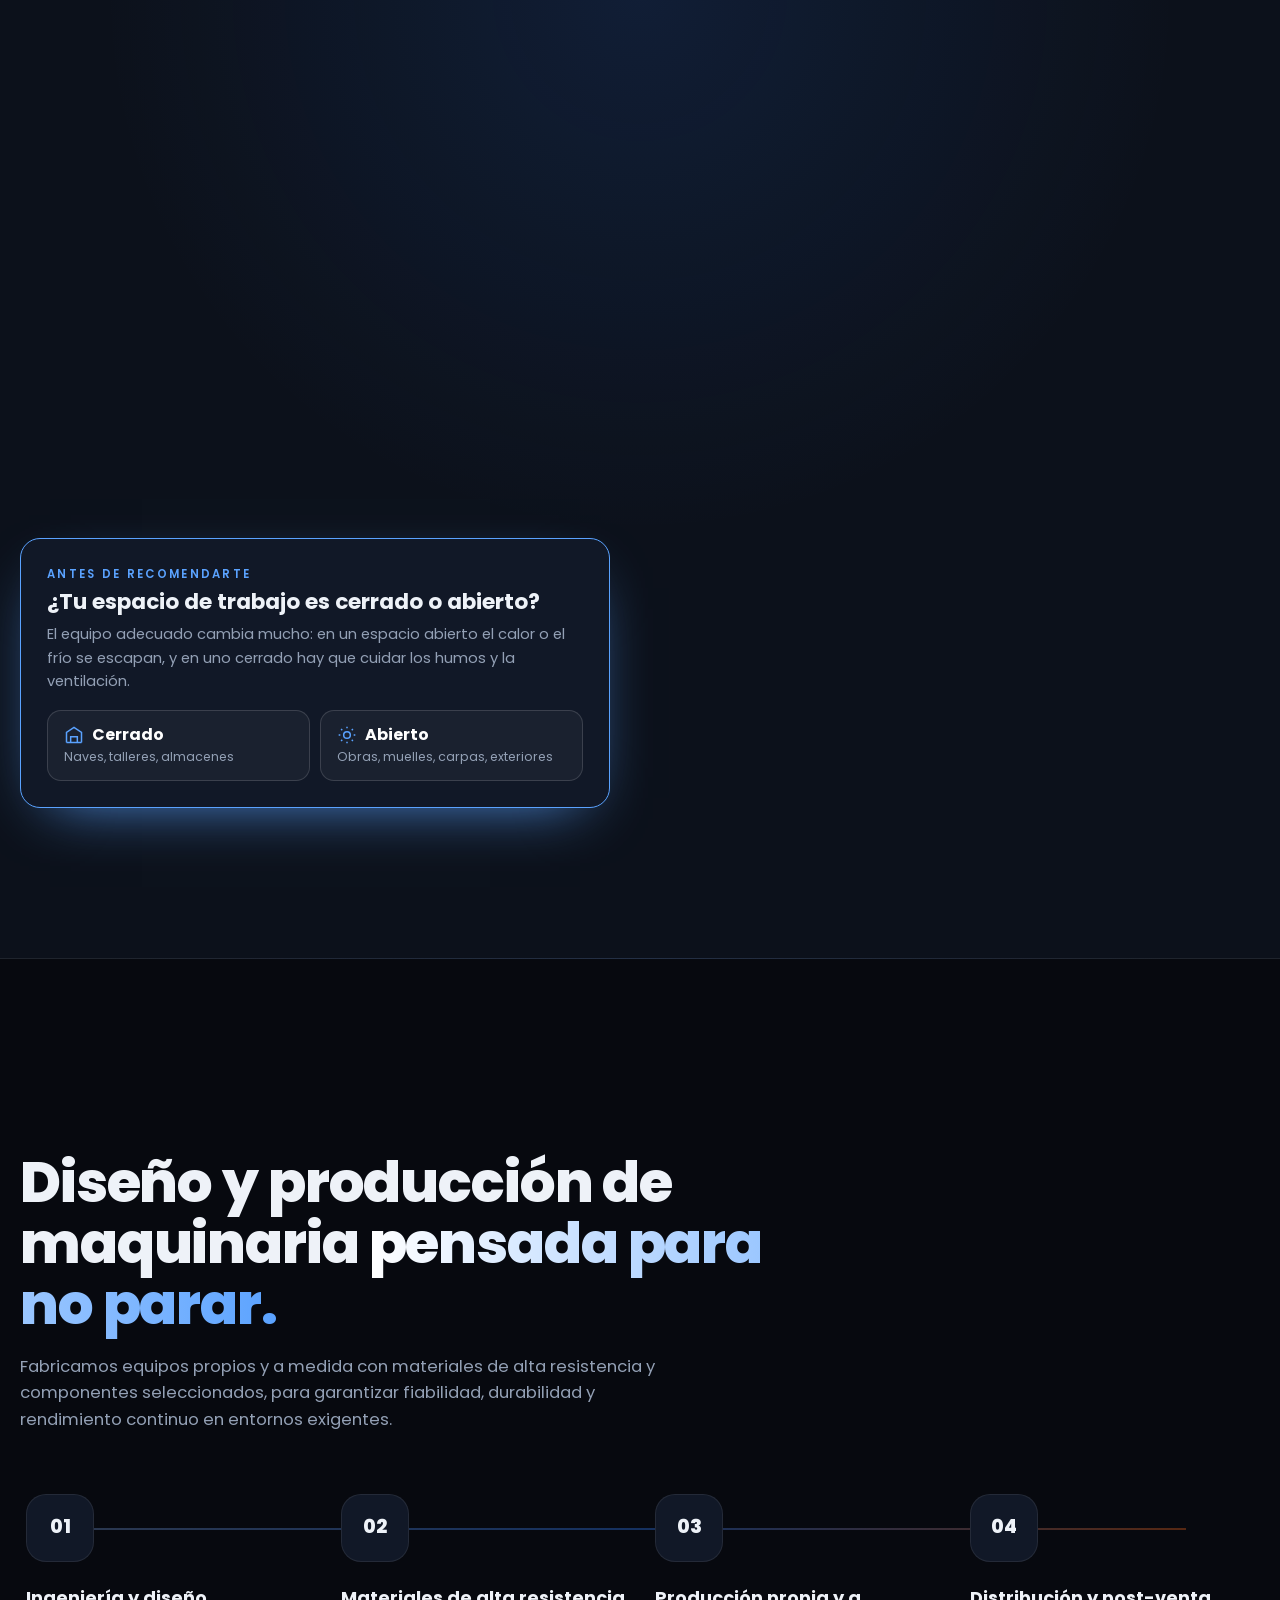
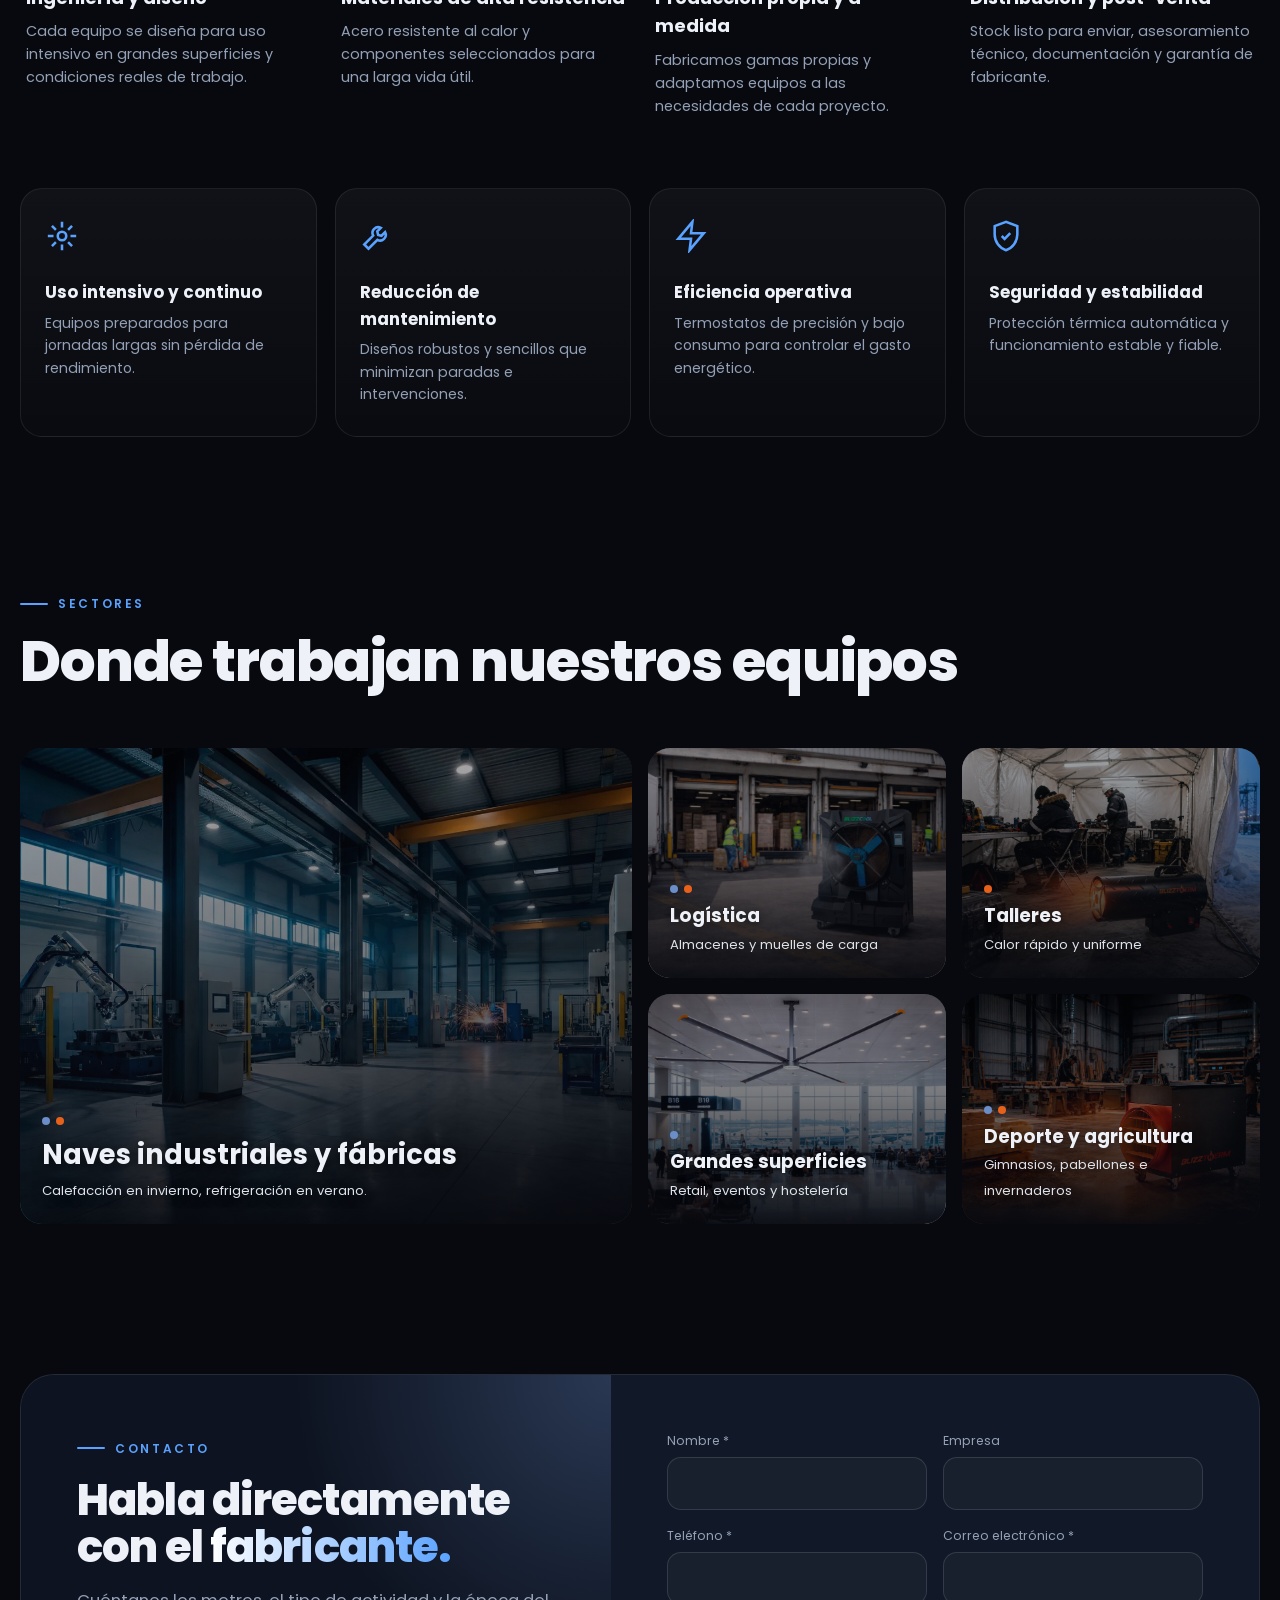
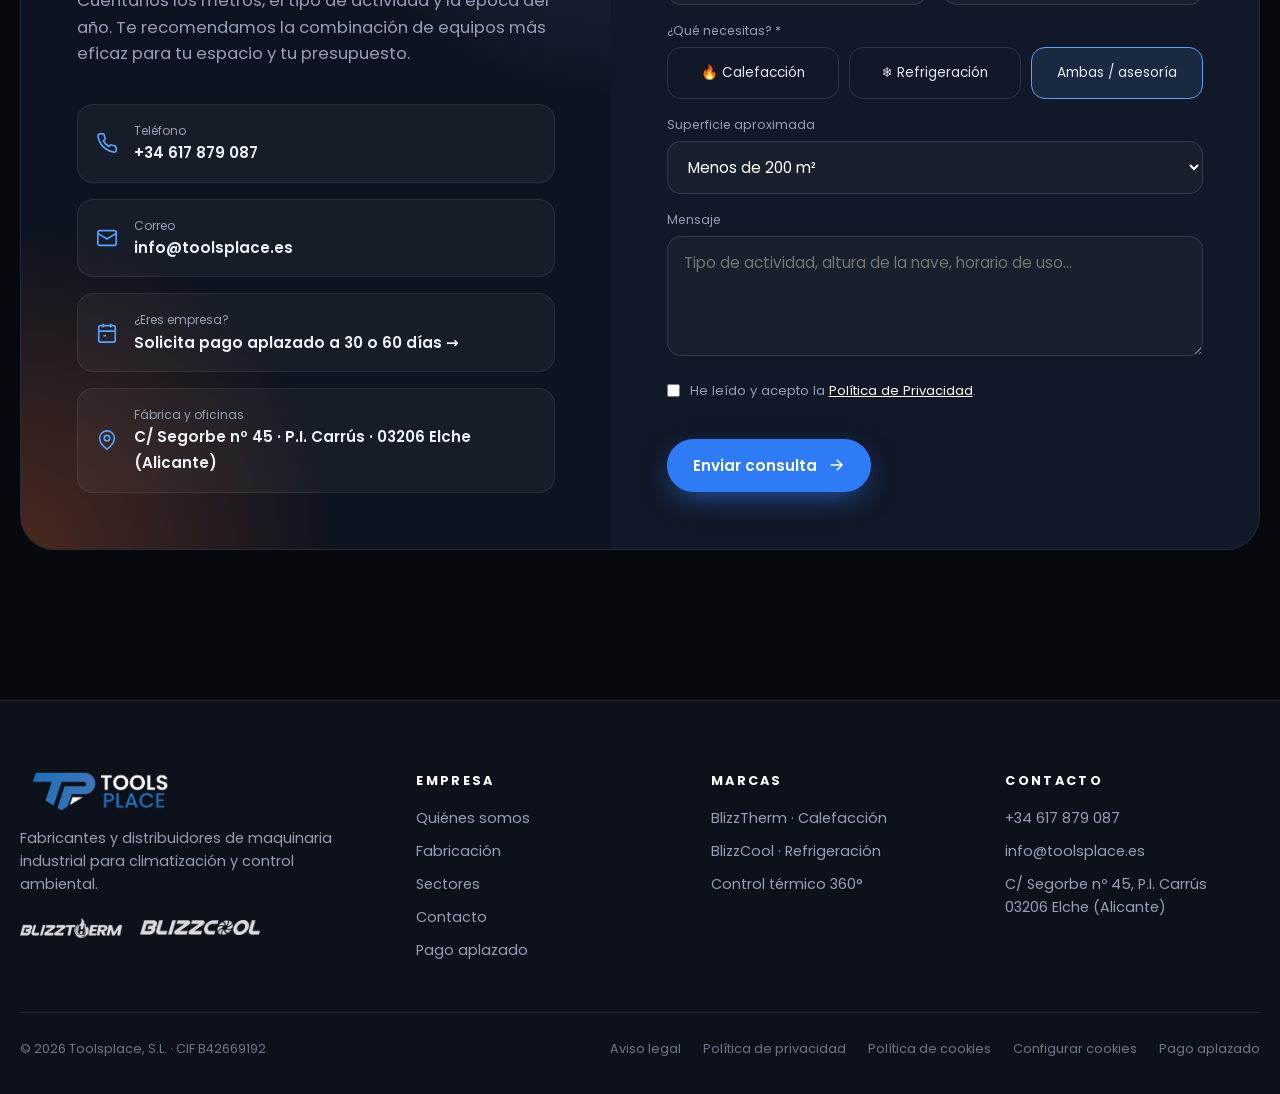
==== commit 5508f33c: "Formularios por PHP en el Plesk, menú móvil animado y ajustes - enviar.php: los formularios se envía" ====
--- a/index.html
+++ b/index.html
@@ -59,7 +59,11 @@
 .nav ul a:hover{color:#fff}.nav ul a:hover::after{width:100%}
 .nav .btn{padding:11px 20px;font-size:.85rem}
 .burger{display:none;background:none;border:0;width:42px;height:42px;cursor:pointer}
-.burger span{display:block;width:24px;height:2px;background:#fff;margin:5px auto;transition:.3s}
+.burger span{display:block;width:24px;height:2px;background:#fff;margin:5px auto;border-radius:2px;transition:transform .35s var(--ease),opacity .25s}
+/* hamburguesa -> X */
+.nav.open .burger span:nth-child(1){transform:translateY(7px) rotate(45deg)}
+.nav.open .burger span:nth-child(2){opacity:0;transform:scaleX(0)}
+.nav.open .burger span:nth-child(3){transform:translateY(-7px) rotate(-45deg)}
 
 /* ---------- HERO (split frío / calor) ---------- */
 .hero{position:relative;height:100vh;min-height:720px;overflow:hidden;--split:50%;cursor:ew-resize;user-select:none}
@@ -259,6 +263,8 @@
 form .full{grid-column:1/-1}
 label{font-size:.78rem;color:var(--muted);display:block;margin-bottom:6px}
 input:not([type=range]),select,textarea{width:100%;padding:14px 16px;border-radius:14px;border:1px solid rgba(255,255,255,.12);background:rgba(255,255,255,.03);color:#fff;font-family:inherit;font-size:.95rem;transition:border-color .3s,background .3s}
+/* iPhone/iPad: sin zoom al tocar los campos (Safari amplía si la letra es menor de 16 px) */
+@supports (-webkit-touch-callout:none){input:not([type=range]),select,textarea{font-size:16px}}
 input:not([type=range]):focus,select:focus,textarea:focus{outline:none;border-color:var(--tp-2);background:rgba(90,162,255,.06)}
 select option{background:var(--panel)}
 textarea{min-height:120px;resize:vertical}
@@ -306,9 +312,16 @@
   .fgrid{grid-template-columns:1fr 1fr}
 }
 @media (max-width:860px){
-  .nav ul,.nav .btn{display:none}
+  .nav .btn{display:none}
   .burger{display:block}
-  .nav.open ul{display:flex;flex-direction:column;position:absolute;top:78px;left:0;right:0;padding:26px 20px;gap:22px;background:rgba(7,9,15,.97);border-bottom:1px solid var(--line);font-size:1.05rem}
+  /* menú móvil: aparece deslizando y los enlaces entran escalonados */
+  .nav ul{flex-direction:column;position:absolute;top:78px;left:0;right:0;padding:26px 20px;gap:22px;background:rgba(7,9,15,.97);border-bottom:1px solid var(--line);font-size:1.05rem;
+    opacity:0;visibility:hidden;transform:translateY(-12px);pointer-events:none;transition:opacity .35s var(--ease),transform .35s var(--ease),visibility 0s linear .35s}
+  .nav.open ul{opacity:1;visibility:visible;transform:none;pointer-events:auto;transition:opacity .35s var(--ease),transform .35s var(--ease)}
+  .nav ul li{opacity:0;transform:translateY(-8px);transition:opacity .3s,transform .35s var(--ease)}
+  .nav.open ul li{opacity:1;transform:none}
+  .nav.open ul li:nth-child(2){transition-delay:.05s}.nav.open ul li:nth-child(3){transition-delay:.1s}
+  .nav.open ul li:nth-child(4){transition-delay:.15s}.nav.open ul li:nth-child(5){transition-delay:.2s}
 }
 @media (max-width:640px){
   .wrap{width:calc(100% - 32px)}
@@ -367,7 +380,7 @@
       <li><a href="#contacto">Contacto</a></li>
     </ul>
     <a href="#contacto" class="btn btn-primary">Contáctanos</a>
-    <button class="burger" aria-label="Menú" onclick="document.getElementById('nav').classList.toggle('open')"><span></span><span></span><span></span></button>
+    <button class="burger" type="button" aria-label="Abrir menú" aria-expanded="false"><span></span><span></span><span></span></button>
   </div>
 </header>
 
@@ -571,6 +584,7 @@
         </div>
       </div>
       <form id="cform" action="https://formsubmit.co/info@toolsplace.es" method="POST">
+        <input type="hidden" name="_form" value="contacto">
         <input type="hidden" name="_subject" value="Nueva consulta web · Tools Place">
         <input type="hidden" name="_template" value="table">
         <input type="hidden" name="_captcha" value="false">
@@ -630,7 +644,12 @@
 /* header */
 const hd=document.querySelector('header');
 addEventListener('scroll',()=>hd.classList.toggle('scrolled',scrollY>40),{passive:true});
-document.querySelectorAll('.nav ul a').forEach(a=>a.addEventListener('click',()=>document.getElementById('nav').classList.remove('open')));
+/* menú móvil: abrir/cerrar con animación y el icono pasa a X */
+const navEl=document.getElementById('nav'),burger=navEl.querySelector('.burger');
+const setMenu=o=>{navEl.classList.toggle('open',o);burger.setAttribute('aria-expanded',o);burger.setAttribute('aria-label',o?'Cerrar menú':'Abrir menú')};
+burger.addEventListener('click',()=>setMenu(!navEl.classList.contains('open')));
+navEl.querySelectorAll('ul a').forEach(a=>a.addEventListener('click',()=>setMenu(false)));
+addEventListener('keydown',e=>{if(e.key==='Escape')setMenu(false)});
 
 /* marquee duplicate */
 const mq=document.getElementById('mq'); mq.innerHTML+=mq.innerHTML;
@@ -786,16 +805,24 @@
 range.addEventListener('input',upd);upd();
 
 /* Envío de formularios (FormSubmit) */
+/* Envío de formularios: enviar.php en nuestro servidor (Plesk), igual que catalogo.blizzcool.es.
+   Donde no hay PHP (vista previa en GitHub Pages o en local) se usa FormSubmit como respaldo. */
+async function sendForm(form){
+  const r=await fetch('enviar.php',{method:'POST',body:new FormData(form),headers:{'Accept':'application/json'}}).catch(()=>null);
+  const j=r&&(r.headers.get('content-type')||'').includes('application/json')?await r.json().catch(()=>null):null;
+  if(j){if(!j.ok)throw new Error(j.error||'send-failed');return}
+  const data=Object.fromEntries(new FormData(form).entries());
+  const f=await fetch(form.action.replace('formsubmit.co/','formsubmit.co/ajax/'),{method:'POST',headers:{'Content-Type':'application/json','Accept':'application/json'},body:JSON.stringify(data)});
+  const k=await f.json().catch(()=>({}));
+  if(!f.ok||k.success===false||k.success==='false')throw new Error(k.message||'Error');
+}
 function wireForm(form,okMsg){
   const btn=form.querySelector('button[type=submit]'),label=btn.innerHTML,st=form.querySelector('.fstatus');
   form.addEventListener('submit',async e=>{
     e.preventDefault();
     btn.disabled=true;btn.textContent='Enviando…';st.textContent='';st.className='fstatus full';
     try{
-      const data=Object.fromEntries(new FormData(form).entries());
-      const r=await fetch(form.action.replace('formsubmit.co/','formsubmit.co/ajax/'),{method:'POST',headers:{'Content-Type':'application/json','Accept':'application/json'},body:JSON.stringify(data)});
-      const j=await r.json().catch(()=>({}));
-      if(!r.ok||j.success===false||j.success==='false')throw new Error(j.message||'Error');
+      await sendForm(form);
       form.reset();form.dispatchEvent(new Event('reset-ui'));
       st.textContent=okMsg;st.classList.add('ok');btn.innerHTML=label;
     }catch(err){
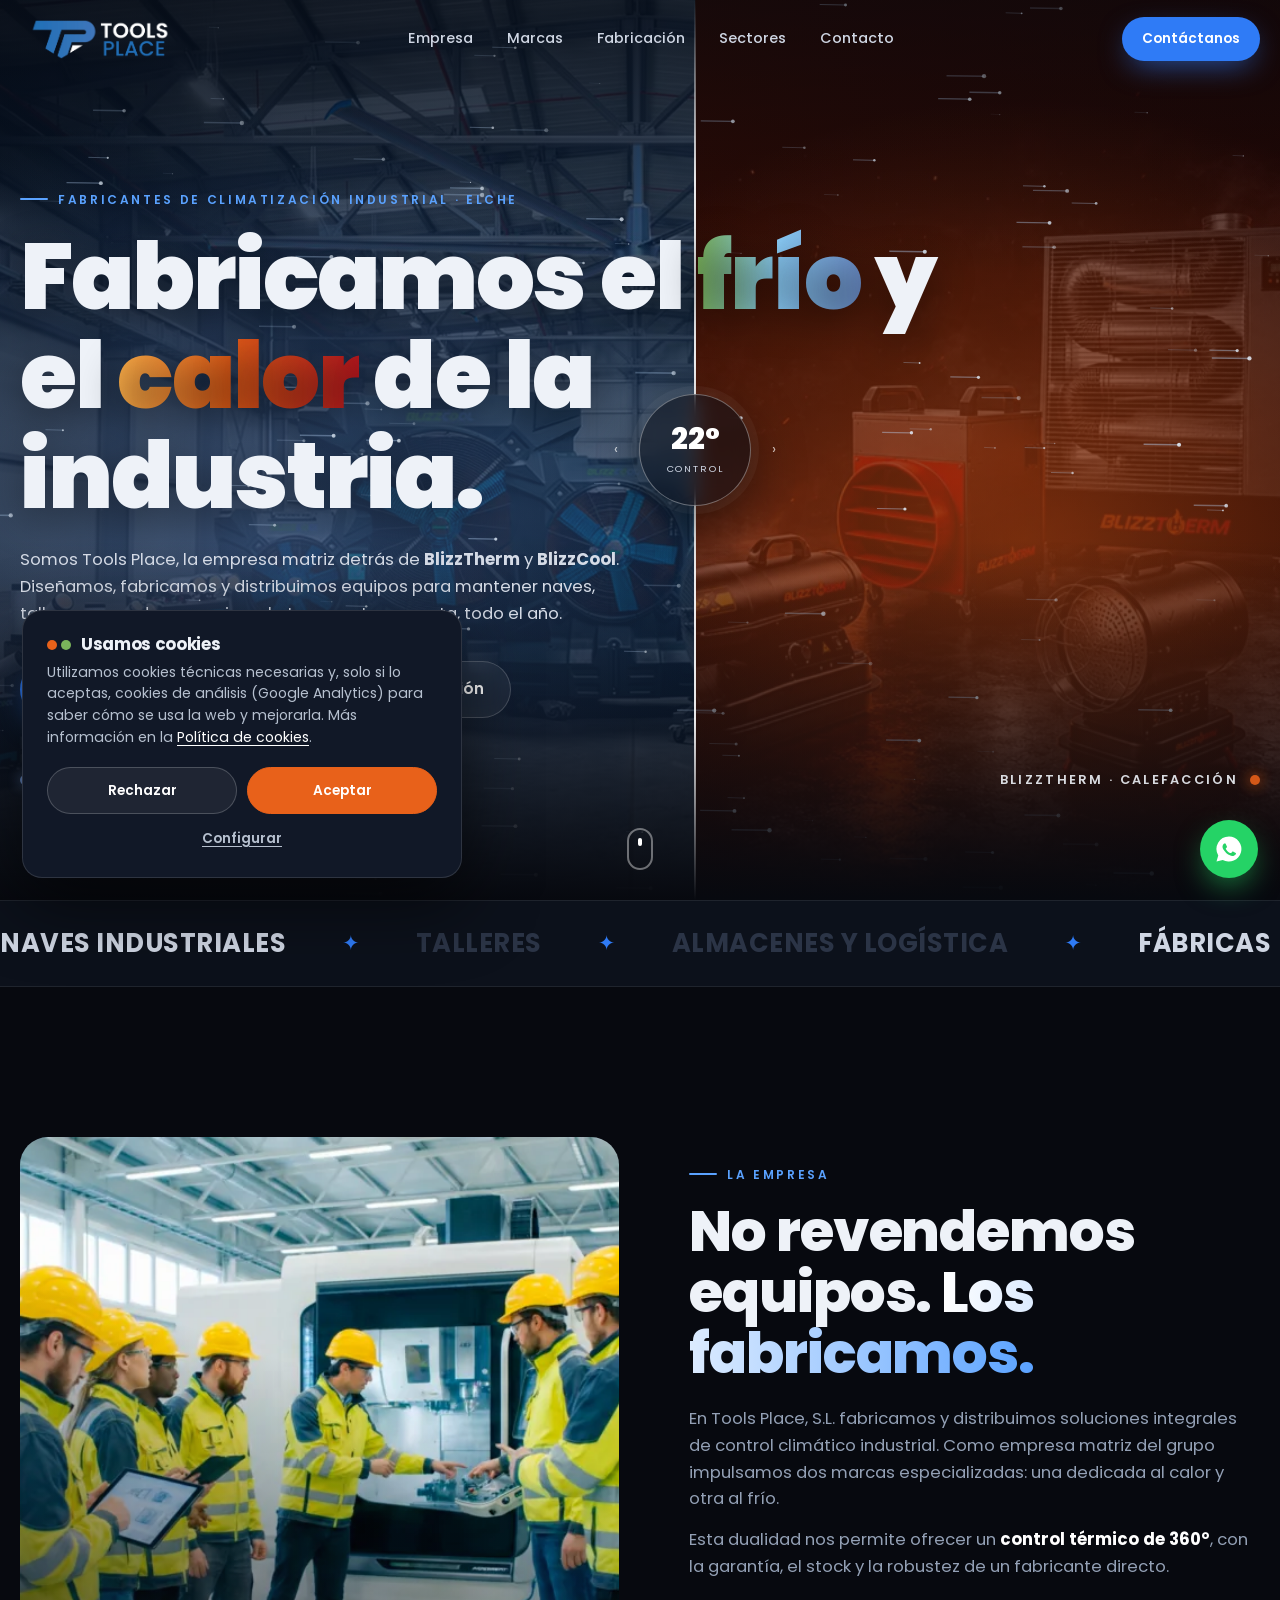
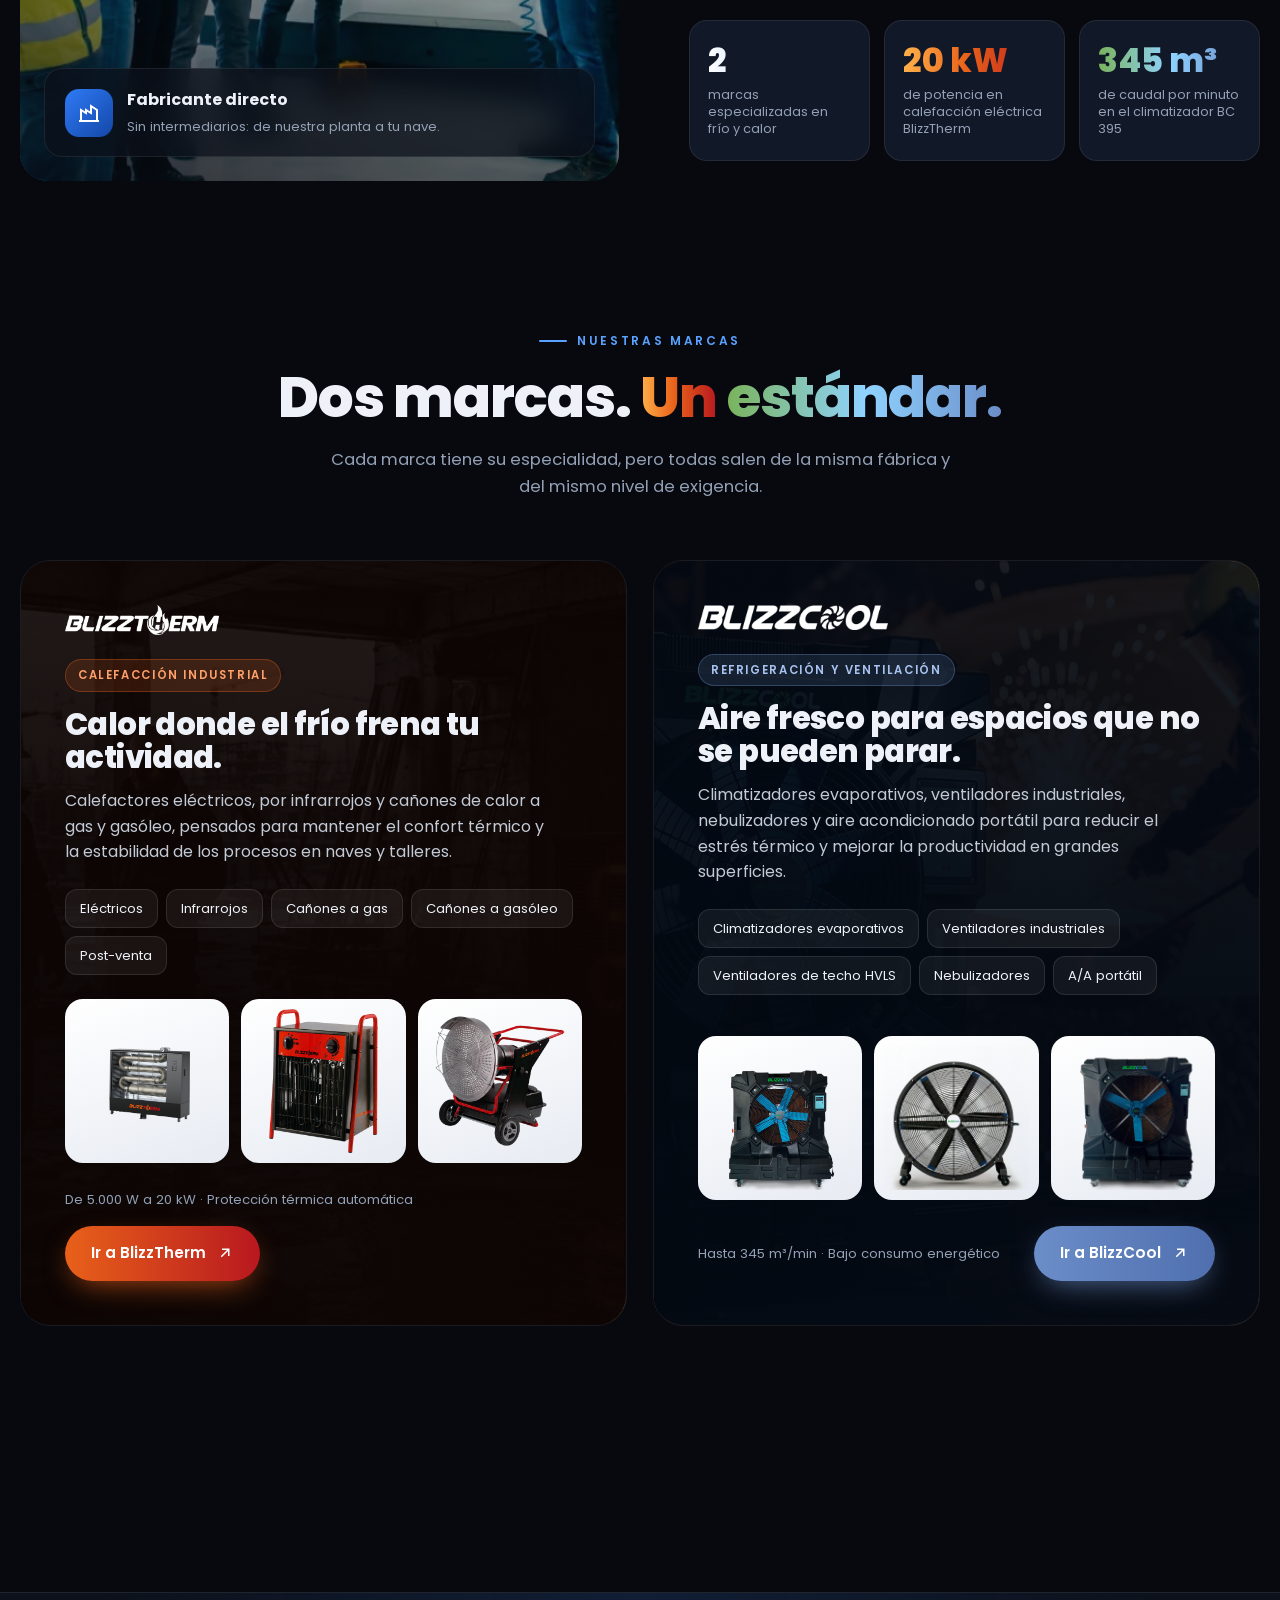
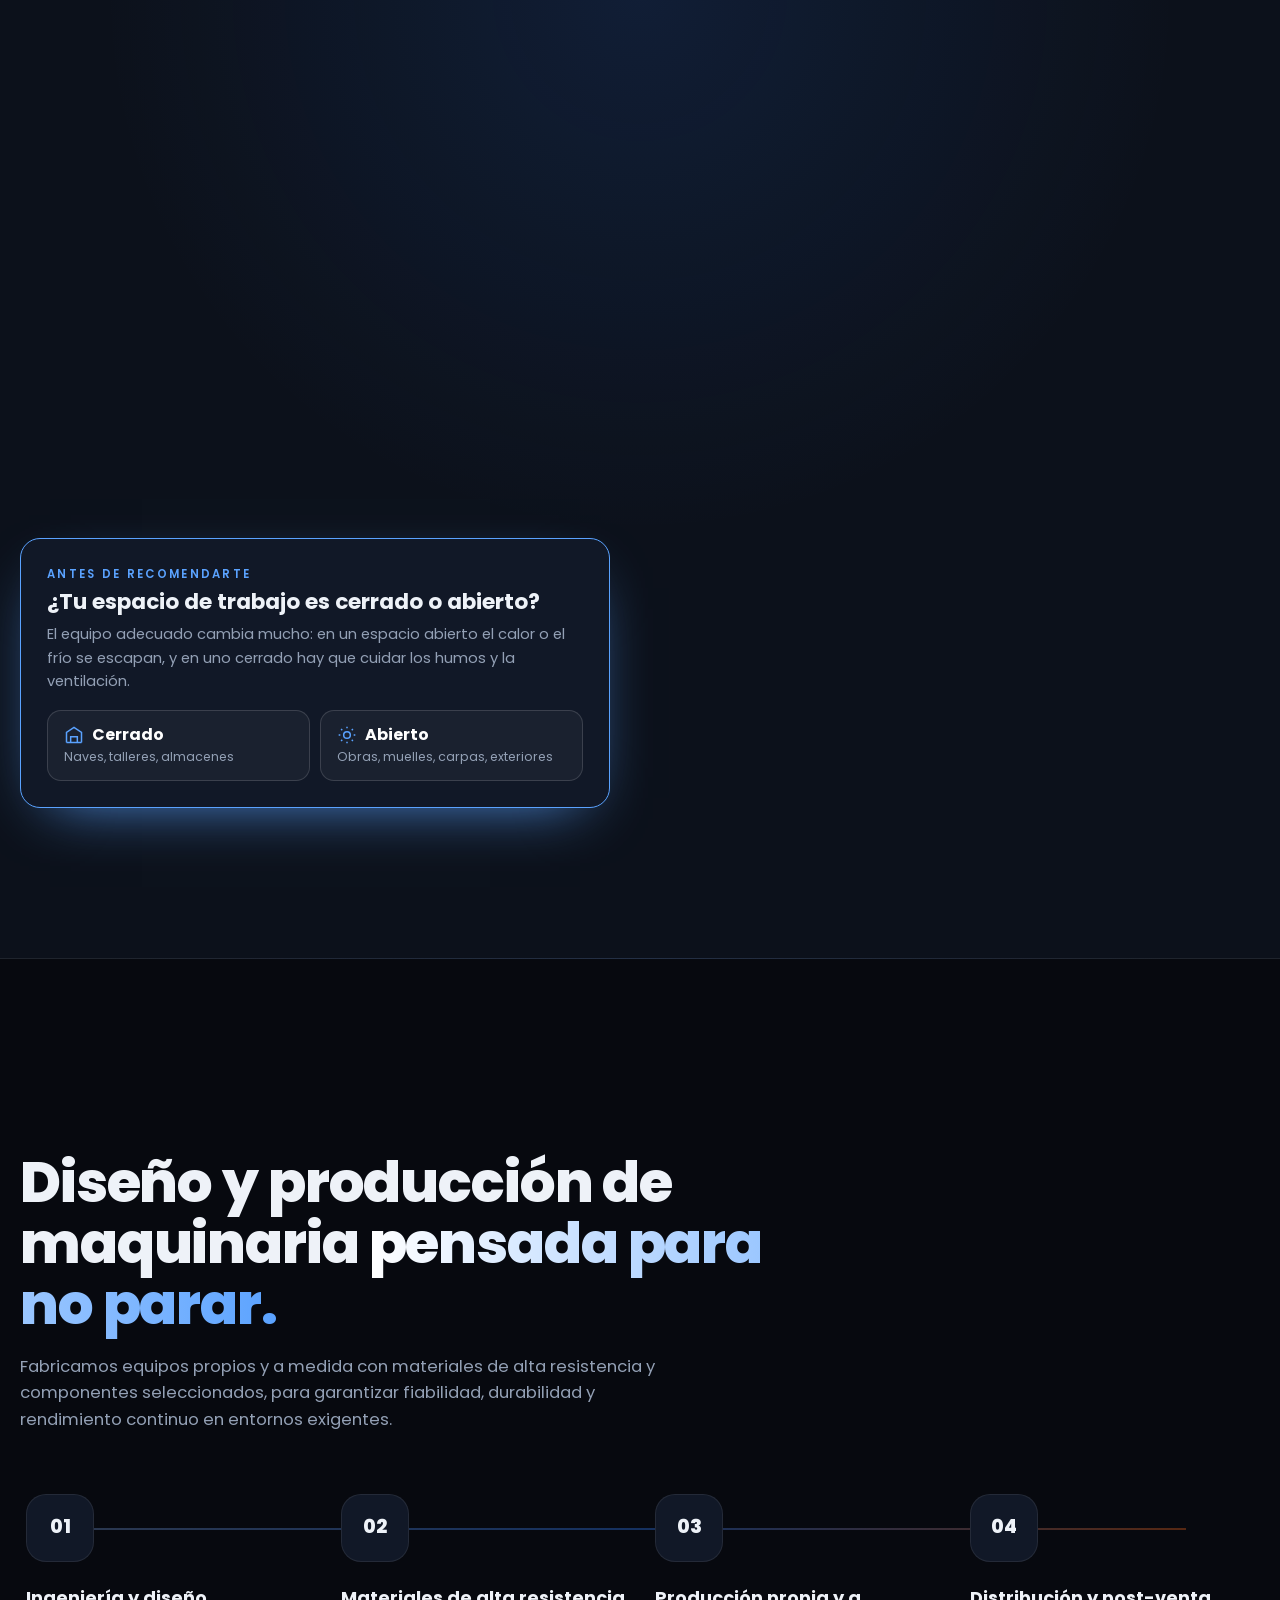
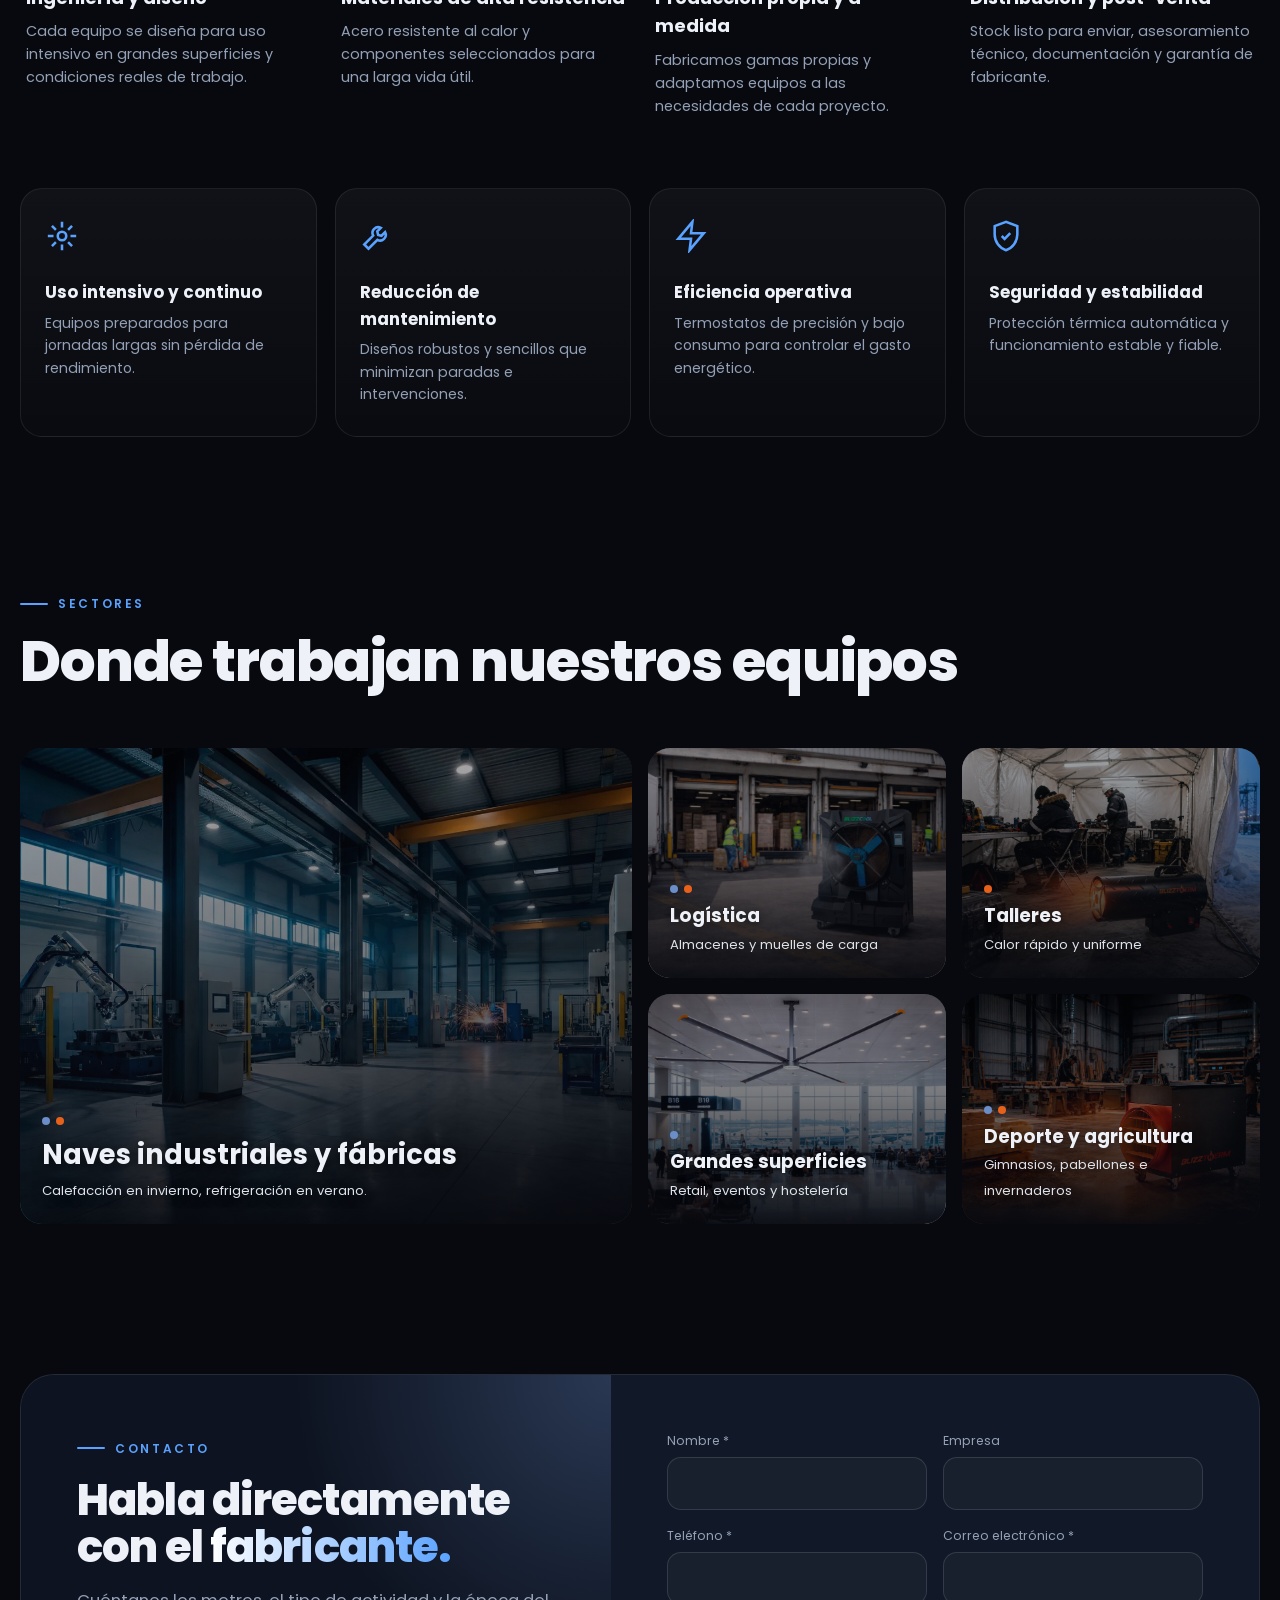
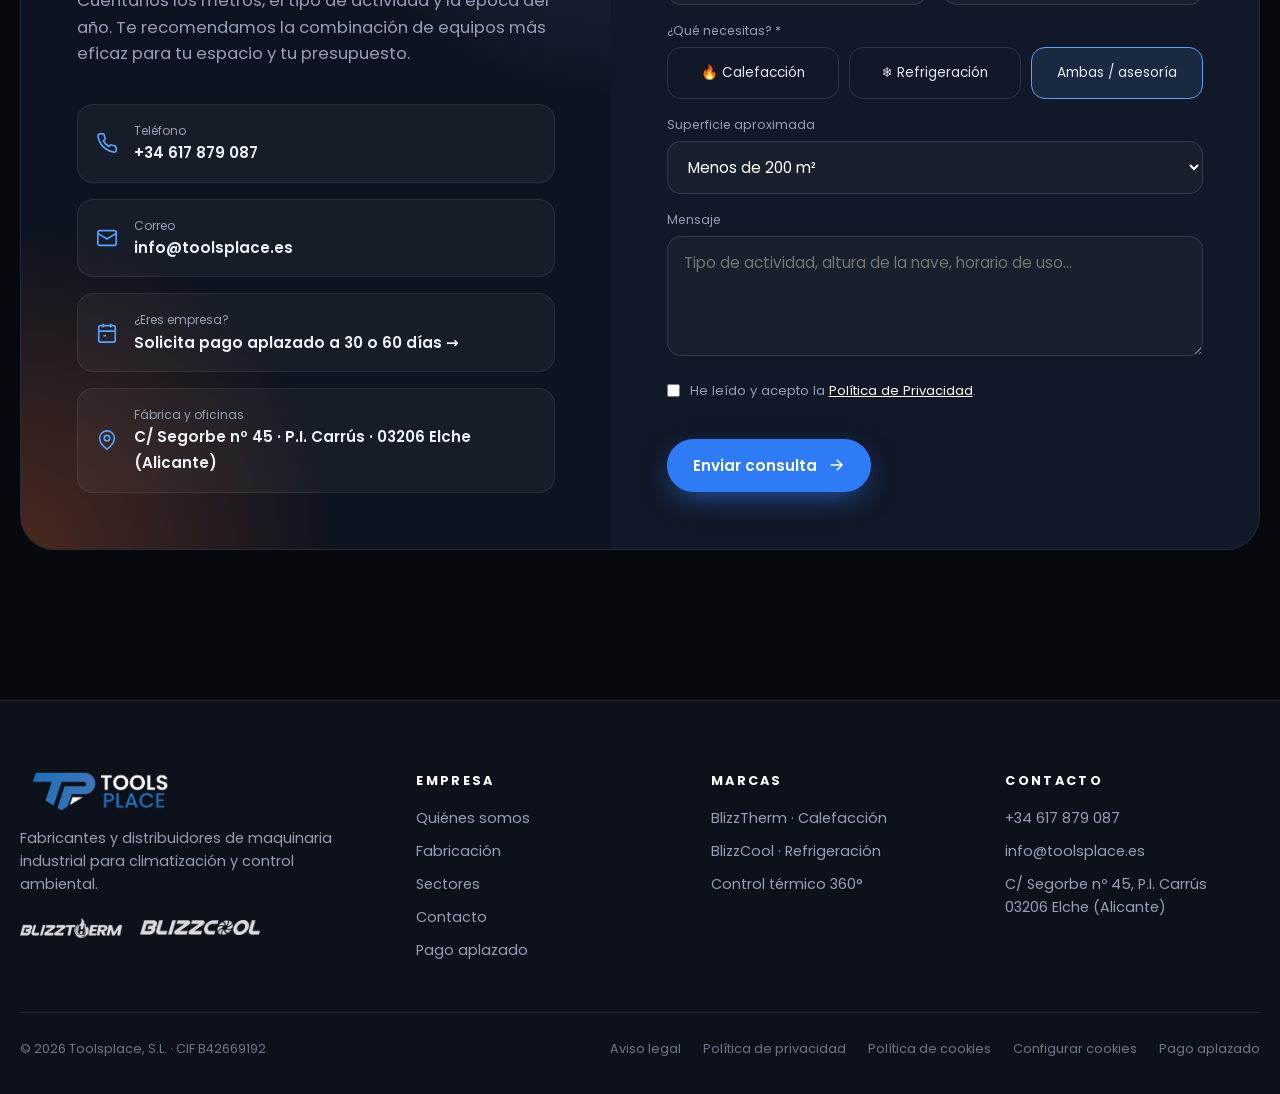
==== commit 1628d625: "SEO y compartir: favicon, Open Graph, robots, sitemap y redirecciones - Favicon e iconos (pestaña, i" ====
--- a/index.html
+++ b/index.html
@@ -5,6 +5,96 @@
 <meta name="viewport" content="width=device-width, initial-scale=1">
 <title>Tools Place | Fabricantes de climatización industrial · BlizzTherm y BlizzCool</title>
 <meta name="description" content="Tools Place, S.L. es el fabricante detrás de BlizzTherm (calefacción industrial) y BlizzCool (refrigeración y ventilación industrial). Control térmico 360° para naves, talleres y grandes espacios.">
+<link rel="icon" href="favicon.ico" sizes="48x48">
+<link rel="icon" href="assets/icons/favicon-32.png" type="image/png" sizes="32x32">
+<link rel="apple-touch-icon" href="assets/icons/apple-touch-icon.png">
+<link rel="manifest" href="site.webmanifest">
+<meta name="theme-color" content="#07090F">
+<link rel="canonical" href="https://toolsplace.es/">
+<meta property="og:type" content="website">
+<meta property="og:site_name" content="Tools Place">
+<meta property="og:locale" content="es_ES">
+<meta property="og:url" content="https://toolsplace.es/">
+<meta property="og:title" content="Tools Place | Fabricantes de climatización industrial · BlizzTherm y BlizzCool">
+<meta property="og:description" content="Tools Place, S.L. es el fabricante detrás de BlizzTherm (calefacción industrial) y BlizzCool (refrigeración y ventilación industrial). Control térmico 360° para naves, talleres y grandes espacios.">
+<meta property="og:image" content="https://toolsplace.es/assets/og/og-home.jpg">
+<meta property="og:image:width" content="1200">
+<meta property="og:image:height" content="630">
+<meta property="og:image:alt" content="Tools Place: fabricamos el frío y el calor de la industria">
+<meta name="twitter:card" content="summary_large_image">
+<meta name="twitter:title" content="Tools Place | Fabricantes de climatización industrial · BlizzTherm y BlizzCool">
+<meta name="twitter:description" content="Tools Place, S.L. es el fabricante detrás de BlizzTherm (calefacción industrial) y BlizzCool (refrigeración y ventilación industrial). Control térmico 360° para naves, talleres y grandes espacios.">
+<meta name="twitter:image" content="https://toolsplace.es/assets/og/og-home.jpg">
+<script type="application/ld+json">
+{
+ "@context": "https://schema.org",
+ "@type": "Organization",
+ "@id": "https://toolsplace.es/#organizacion",
+ "name": "Tools Place, S.L.",
+ "alternateName": "Tools Place",
+ "url": "https://toolsplace.es/",
+ "logo": "https://toolsplace.es/assets/img/Logo-Web-2-e1770219357109.webp",
+ "image": "https://toolsplace.es/assets/og/og-home.jpg",
+ "description": "Fabricante de climatización industrial: calefacción con BlizzTherm y refrigeración y ventilación con BlizzCool.",
+ "email": "info@toolsplace.es",
+ "telephone": "+34 617 879 087",
+ "taxID": "B42669192",
+ "address": {
+  "@type": "PostalAddress",
+  "streetAddress": "C/ Segorbe nº 45, P. I. Carrús",
+  "postalCode": "03206",
+  "addressLocality": "Elche",
+  "addressRegion": "Alicante",
+  "addressCountry": "ES"
+ },
+ "brand": [
+  {
+   "@type": "Brand",
+   "name": "BlizzTherm",
+   "url": "https://blizztherm.es/"
+  },
+  {
+   "@type": "Brand",
+   "name": "BlizzCool",
+   "url": "https://blizzcool.es/"
+  }
+ ],
+ "contactPoint": {
+  "@type": "ContactPoint",
+  "contactType": "customer service",
+  "telephone": "+34 617 879 087",
+  "email": "info@toolsplace.es",
+  "areaServed": "ES",
+  "availableLanguage": "es",
+  "hoursAvailable": [
+   {
+    "@type": "OpeningHoursSpecification",
+    "dayOfWeek": [
+     "Monday",
+     "Tuesday",
+     "Wednesday",
+     "Thursday",
+     "Friday"
+    ],
+    "opens": "08:00",
+    "closes": "14:00"
+   },
+   {
+    "@type": "OpeningHoursSpecification",
+    "dayOfWeek": [
+     "Monday",
+     "Tuesday",
+     "Wednesday",
+     "Thursday",
+     "Friday"
+    ],
+    "opens": "15:30",
+    "closes": "18:00"
+   }
+  ]
+ }
+}
+</script>
 <link rel="stylesheet" href="assets/css/fonts.css">
 <style>
 :root{
